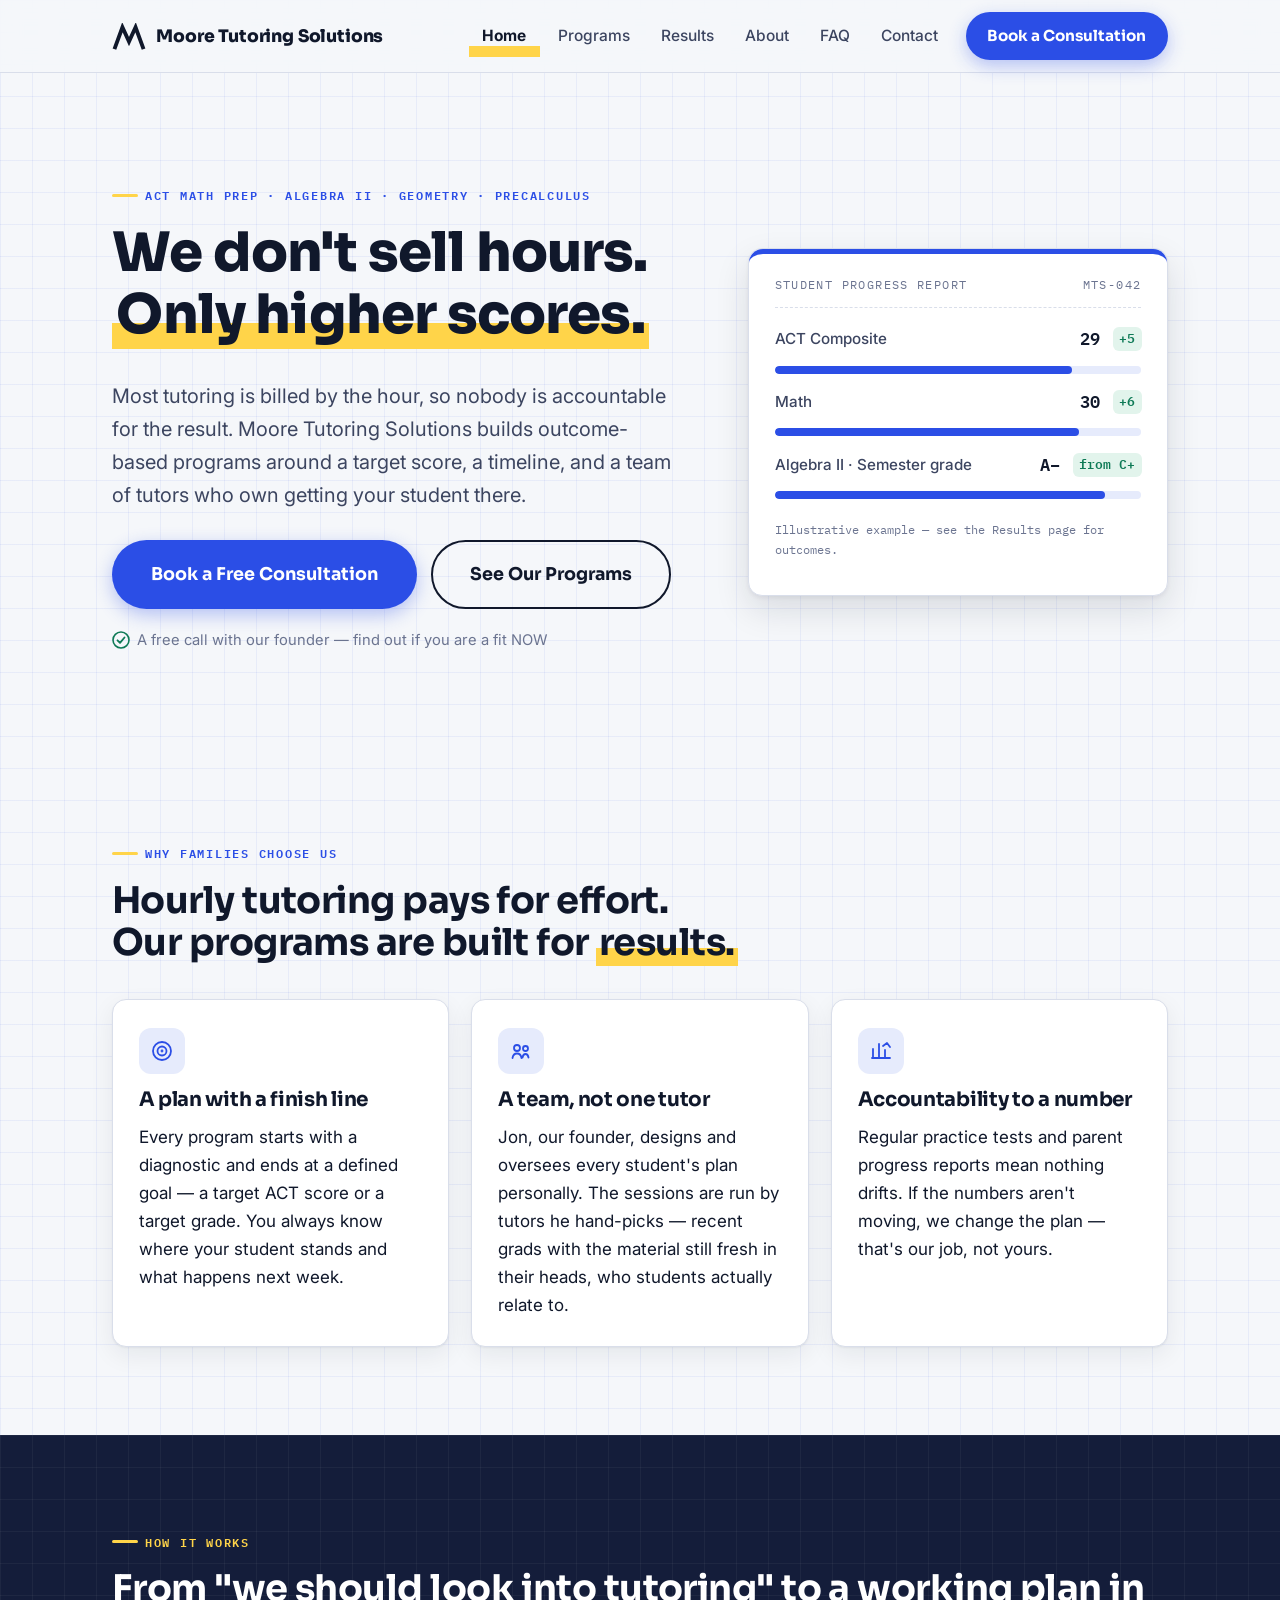
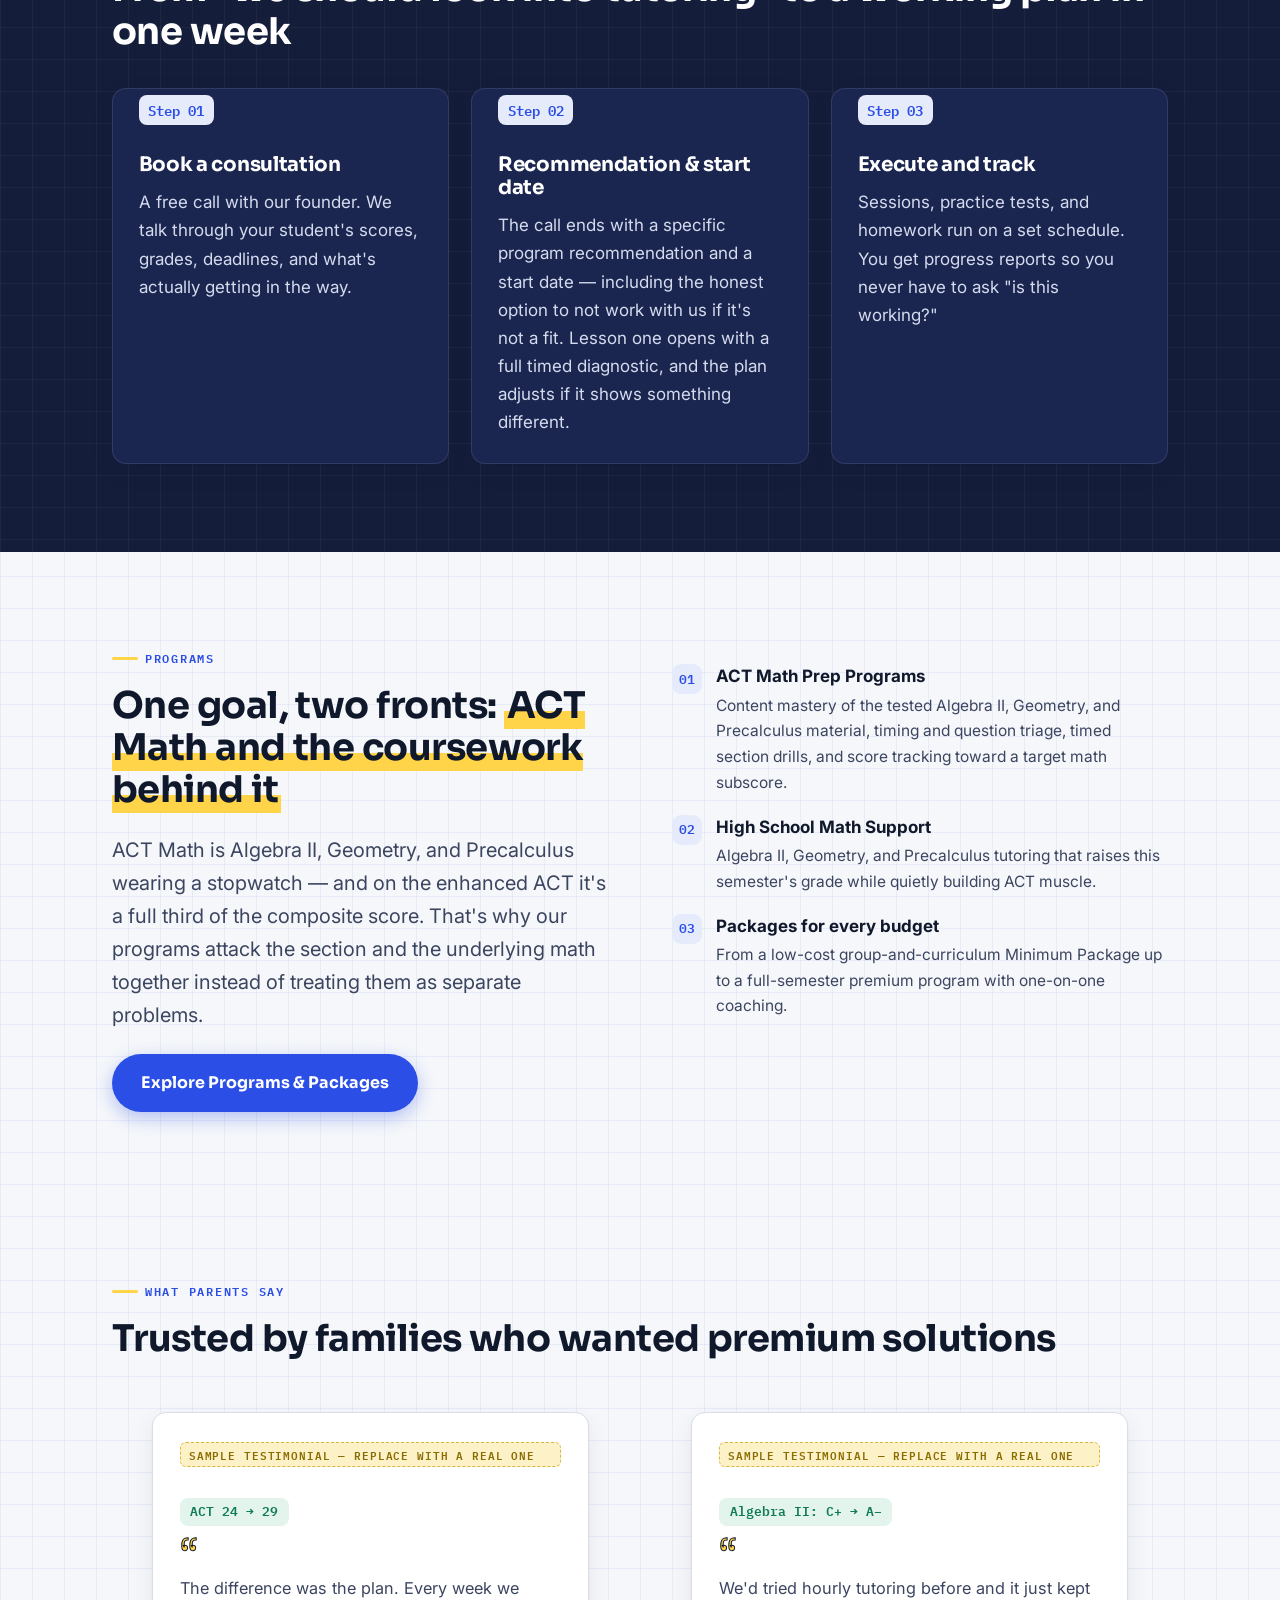
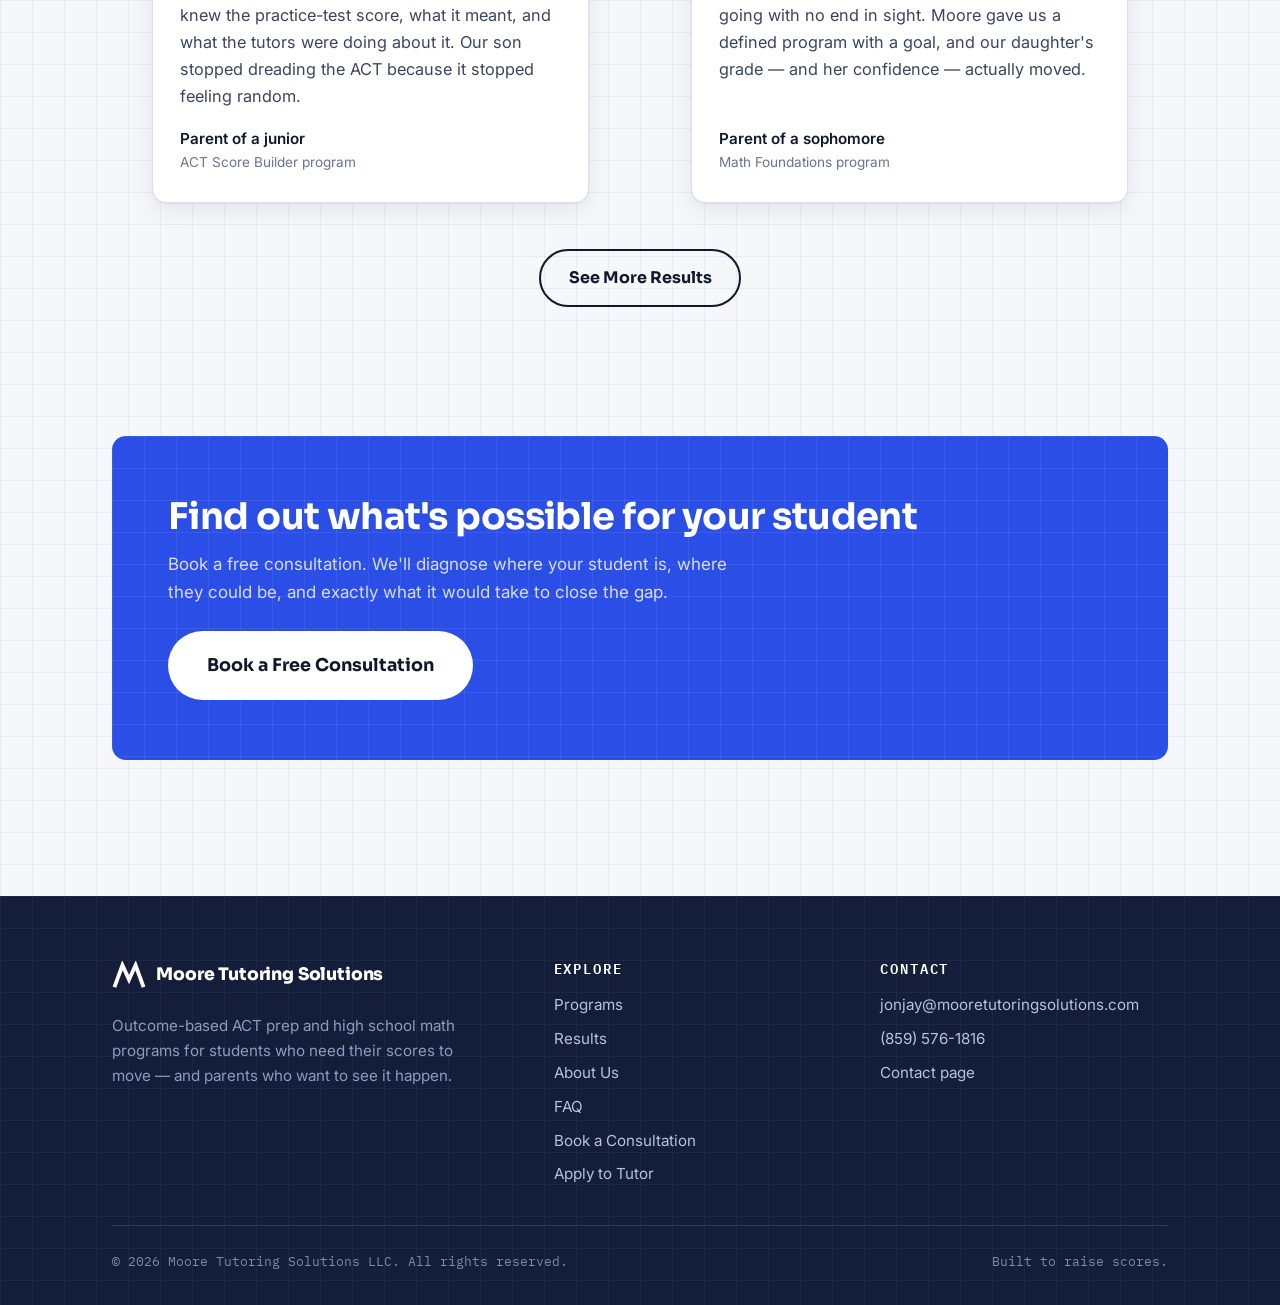
==== index.html @ bcf43cf0 "Update index.html" ====
<!DOCTYPE html>
<html lang="en"><head>
  <meta charset="UTF-8">
  <meta name="viewport" content="width=device-width, initial-scale=1.0">
  <title>Moore Tutoring Solutions — ACT Prep &amp; High School Math, Sold by the Outcome</title>
  <meta name="description" content="Moore Tutoring Solutions helps high school students raise ACT scores and master Algebra II, Geometry, and Precalculus through outcome-based programs — not hourly tutoring. Book a free consultation.">
  <link rel="preconnect" href="https://fonts.googleapis.com">
  <link rel="preconnect" href="https://fonts.gstatic.com" crossorigin="">
  <link href="https://fonts.googleapis.com/css2?family=Inter:wght@400;500;600&amp;family=Sora:wght@600;700;800&amp;family=IBM+Plex+Mono:wght@500;600;700&amp;display=swap" rel="stylesheet">
  <link rel="stylesheet" href="css/styles.css">
  <!-- Calendly scheduler - powers every Book a Consultation button -->
  <link rel="stylesheet" href="https://assets.calendly.com/assets/external/widget.css">
  <link rel="icon" href="data:image/svg+xml,%3Csvg xmlns='http://www.w3.org/2000/svg' viewBox='0 0 44 44'%3E%3Crect width='44' height='44' rx='8' fill='%232b4ee6'/%3E%3Cpath d='M8 32 15.5 12 22 26 28.5 12 36 32' fill='none' stroke='%23fff' stroke-width='4' stroke-linejoin='miter' stroke-linecap='square'/%3E%3C/svg%3E">
</head>
<body>
  <a class="skip-link" href="#main">Skip to main content</a>

  <header class="site-header">
    <div class="wrap nav">
      <a class="brand" href="index.html">
        <svg class="brand__mark" width="34" height="27" viewBox="0 0 44 34" aria-hidden="true"><path d="M4 31 13.5 5 22 23.5 30.5 5 40 31" fill="none" stroke="currentColor" stroke-width="5" stroke-linejoin="miter" stroke-linecap="square"></path></svg>
        <span>Moore Tutoring Solutions</span>
      </a>
      <button class="nav-toggle" aria-expanded="false" aria-controls="site-menu" aria-label="Open menu">
        <span class="nav-toggle__bars"></span>
      </button>
      <nav class="nav__menu" id="site-menu" aria-label="Main navigation">
        <ul class="nav__list">
          <li><a class="nav__link" href="index.html" aria-current="page">Home</a></li>
          <li><a class="nav__link" href="programs.html">Programs</a></li>
          <li><a class="nav__link" href="results.html">Results</a></li>
          <li><a class="nav__link" href="about.html">About</a></li>
          <li><a class="nav__link" href="faq.html">FAQ</a></li>
          <li><a class="nav__link" href="contact.html">Contact</a></li>
          <li class="nav__cta"><a class="btn btn--primary" href="https://calendly.com/jonjay-mooretutoringsolutions/30min" data-calendly="" target="_blank" rel="noopener">Book a Consultation</a></li>
        </ul>
      </nav>
    </div>
  </header>

  <main id="main">

    <!-- ============ HERO ============ -->
    <section class="hero">
      <div class="wrap hero__grid">
        <div>
          <p class="eyebrow">ACT Math Prep · Algebra II · Geometry · Precalculus</p>
          <h1>We don't sell hours. <span class="mark">Only higher scores.</span></h1>
          <p class="lead">Most tutoring is billed by the hour, so nobody is accountable for the result. Moore Tutoring Solutions builds outcome-based programs around a target score, a timeline, and a team of tutors who own getting your student there.</p>
          <div class="hero__actions">
            <a class="btn btn--primary btn--lg" href="https://calendly.com/jonjay-mooretutoringsolutions/30min" data-calendly="" target="_blank" rel="noopener">Book a Free Consultation</a>
            <a class="btn btn--ghost btn--lg" href="programs.html">See Our Programs</a>
          </div>
          <p class="hero__note">
            <svg width="18" height="18" viewBox="0 0 18 18" aria-hidden="true"><circle cx="9" cy="9" r="8" fill="none" stroke="#0e7a56" stroke-width="1.6"></circle><path d="M5.5 9.3 8 11.8l4.5-5.3" fill="none" stroke="#0e7a56" stroke-width="1.8" stroke-linecap="round" stroke-linejoin="round"></path></svg>
            A free call with our founder — find out if you are a fit NOW</p>
        </div>

        <!-- Hero visual: a stylized score report -->
        <div class="scorecard" role="img" aria-label="Illustration of a student score report showing improvement across ACT sections">
          <div class="scorecard__head">
            <span>Student progress report</span>
            <span>MTS-042</span>
          </div>
          <div class="scorecard__rows">
            <div class="scorecard__row">
              <span class="scorecard__label">ACT Composite</span>
              <span class="scorecard__num">29</span>
              <span class="scorecard__delta">+5</span>
              <span class="scorecard__bar"><i style="width: 81%"></i></span>
            </div>
            <div class="scorecard__row">
              <span class="scorecard__label">Math</span>
              <span class="scorecard__num">30</span>
              <span class="scorecard__delta">+6</span>
              <span class="scorecard__bar"><i style="width: 83%"></i></span>
            </div>
            <div class="scorecard__row">
              <span class="scorecard__label">Algebra II · Semester grade</span>
              <span class="scorecard__num">A−</span>
              <span class="scorecard__delta">from C+</span>
              <span class="scorecard__bar"><i style="width: 90%"></i></span>
            </div>
          </div>
          <p class="scorecard__foot">Illustrative example — see the Results page for outcomes.</p>
        </div>
      </div>
    </section>

    <!-- ============ WHY OUTCOME-BASED ============ -->
    <section class="section">
      <div class="wrap">
        <p class="eyebrow">Why families choose us</p>
        <h2>Hourly tutoring pays for effort.<br>Our programs are built for <span class="mark">results.</span></h2>
        <div class="card-grid">
          <article class="card reveal">
            <div class="card__icon" aria-hidden="true">
              <svg width="24" height="24" viewBox="0 0 24 24" fill="none" stroke="currentColor" stroke-width="1.8" stroke-linecap="round" stroke-linejoin="round"><circle cx="12" cy="12" r="9"></circle><circle cx="12" cy="12" r="4.5"></circle><circle cx="12" cy="12" r="0.5" fill="currentColor"></circle></svg>
            </div>
            <h3>A plan with a finish line</h3>
            <p>Every program starts with a diagnostic and ends at a defined goal — a target ACT score or a target grade. You always know where your student stands and what happens next week.</p>
          </article>
          <article class="card reveal">
            <div class="card__icon" aria-hidden="true">
              <svg width="24" height="24" viewBox="0 0 24 24" fill="none" stroke="currentColor" stroke-width="1.8" stroke-linecap="round" stroke-linejoin="round"><circle cx="8" cy="9" r="3"></circle><circle cx="16.5" cy="9.5" r="2.5"></circle><path d="M3.5 19c.5-3 2.5-4.5 4.5-4.5s4 1.5 4.5 4.5M13.5 18.5c.4-2.4 1.7-3.5 3-3.5s2.6 1.1 3 3.5"></path></svg>
            </div>
            <h3>A team, not one tutor</h3>
            <p>Jon, our founder, designs and oversees every student's plan personally. The sessions are run by tutors he hand-picks — recent grads with the material still fresh in their heads, who students actually relate to.</p>
          </article>
          <article class="card reveal">
            <div class="card__icon" aria-hidden="true">
              <svg width="24" height="24" viewBox="0 0 24 24" fill="none" stroke="currentColor" stroke-width="1.8" stroke-linecap="round" stroke-linejoin="round"><path d="M4 19V10M10 19V5M16 19v-8M21 19H3"></path><path d="M14 7l4-3 3 4" fill="none"></path></svg>
            </div>
            <h3>Accountability to a number</h3>
            <p>Regular practice tests and parent progress reports mean nothing drifts. If the numbers aren't moving, we change the plan — that's our job, not yours.</p>
          </article>
        </div>
      </div>
    </section>

    <!-- ============ HOW IT WORKS ============ -->
    <section class="section panel-dark">
      <div class="wrap">
        <p class="eyebrow">How it works</p>
        <h2>From "we should look into tutoring" to a working plan in one week</h2>
        <div class="card-grid">
          <article class="card step reveal">
            <span class="step__num">Step 01</span>
            <h3>Book a consultation</h3>
            <p>A free call with our founder. We talk through your student's scores, grades, deadlines, and what's actually getting in the way.</p>
          </article>
          <article class="card step reveal">
            <span class="step__num">Step 02</span>
            <h3>Recommendation &amp; start date</h3>
            <p>The call ends with a specific program recommendation and a start date — including the honest option to not work with us if it's not a fit. Lesson one opens with a full timed diagnostic, and the plan adjusts if it shows something different.</p>
          </article>
          <article class="card step reveal">
            <span class="step__num">Step 03</span>
            <h3>Execute and track</h3>
            <p>Sessions, practice tests, and homework run on a set schedule. You get progress reports so you never have to ask "is this working?"</p>
          </article>
        </div>
      </div>
    </section>

    <!-- ============ PROGRAMS PREVIEW ============ -->
    <section class="section">
      <div class="wrap">
        <div class="split">
          <div>
            <p class="eyebrow">Programs</p>
            <h2>One goal, two fronts: <span class="mark">ACT Math and the coursework behind it</span></h2>
            <p class="lead">ACT Math is Algebra II, Geometry, and Precalculus wearing a stopwatch — and on the enhanced ACT it's a full third of the composite score. That's why our programs attack the section and the underlying math together instead of treating them as separate problems.</p>
            <p style="margin-top:1.4rem"><a class="btn btn--primary" href="programs.html">Explore Programs &amp; Packages</a></p>
          </div>
          <ul class="check-rows">
            <li class="reveal">
              <span class="dot" aria-hidden="true">01</span>
              <div>
                <strong>ACT Math Prep Programs</strong>
                <p>Content mastery of the tested Algebra II, Geometry, and Precalculus material, timing and question triage, timed section drills, and score tracking toward a target math subscore.</p>
              </div>
            </li>
            <li class="reveal">
              <span class="dot" aria-hidden="true">02</span>
              <div>
                <strong>High School Math Support</strong>
                <p>Algebra II, Geometry, and Precalculus tutoring that raises this semester's grade while quietly building ACT muscle.</p>
              </div>
            </li>
            <li class="reveal">
              <span class="dot" aria-hidden="true">03</span>
              <div>
                <strong>Packages for every budget</strong>
                <p>From a low-cost group-and-curriculum Minimum Package up to a full-semester premium program with one-on-one coaching.</p>
              </div>
            </li>
          </ul>
        </div>
      </div>
    </section>

    <!-- ============ SOCIAL PROOF PREVIEW ============ -->
    <section class="section section--tight">
      <div class="wrap">
        <p class="eyebrow">What parents say</p>
        <h2>Trusted by families who wanted premium solutions</h2>
        <div class="card-grid card-grid--2">
          <!-- PLACEHOLDER TESTIMONIALS: replace the quotes and names below with real
               ones, then delete the <span class="placeholder-badge"> lines. -->
          <figure class="quote-card reveal">
            <span class="placeholder-badge">Sample testimonial — replace with a real one</span>
            <span class="result-chip">ACT 24 → 29</span>
            <blockquote>The difference was the plan. Every week we knew the practice-test score, what it meant, and what the tutors were doing about it. Our son stopped dreading the ACT because it stopped feeling random.</blockquote>
            <figcaption>Parent of a junior <span>ACT Score Builder program</span></figcaption>
          </figure>
          <figure class="quote-card reveal">
            <span class="placeholder-badge">Sample testimonial — replace with a real one</span>
            <span class="result-chip">Algebra II: C+ → A−</span>
            <blockquote>We'd tried hourly tutoring before and it just kept going with no end in sight. Moore gave us a defined program with a goal, and our daughter's grade — and her confidence — actually moved.</blockquote>
            <figcaption>Parent of a sophomore <span>Math Foundations program</span></figcaption>
          </figure>
        </div>
        <p class="center" style="margin-top:1.8rem"><a class="btn btn--ghost" href="results.html">See More Results</a></p>
      </div>
    </section>

    <!-- ============ CTA BAND ============ -->
    <section class="section section--tight">
      <div class="wrap">
        <div class="cta-band reveal">
          <div>
            <h2>Find out what's possible for your student</h2>
            <p>Book a free consultation. We'll diagnose where your student is, where they could be, and exactly what it would take to close the gap.</p>
          </div>
          <a class="btn btn--light btn--lg" href="https://calendly.com/jonjay-mooretutoringsolutions/30min" data-calendly="" target="_blank" rel="noopener">Book a Free Consultation</a>
        </div>
      </div>
    </section>

  </main>

  <footer class="site-footer">
    <div class="wrap">
      <div class="footer-grid">
        <div>
          <a class="brand" href="index.html">
            <svg class="brand__mark" width="34" height="27" viewBox="0 0 44 34" aria-hidden="true"><path d="M4 31 13.5 5 22 23.5 30.5 5 40 31" fill="none" stroke="currentColor" stroke-width="5" stroke-linejoin="miter" stroke-linecap="square"></path></svg>
            <span>Moore Tutoring Solutions</span>
          </a>
          <p class="footer-tagline">Outcome-based ACT prep and high school math programs for students who need their scores to move — and parents who want to see it happen.</p>
        </div>
        <div>
          <h4>Explore</h4>
          <ul class="footer-links">
            <li><a href="programs.html">Programs</a></li>
            <li><a href="results.html">Results</a></li>
            <li><a href="about.html">About Us</a></li>
            <li><a href="faq.html">FAQ</a></li>
            <li><a href="https://calendly.com/jonjay-mooretutoringsolutions/30min" data-calendly="" target="_blank" rel="noopener">Book a Consultation</a></li>
            <li><a href="apply.html">Apply to Tutor</a></li>
          </ul>
        </div>
        <div>
          <h4>Contact</h4>
          <ul class="footer-links">
            <li><a href="mailto:jonjay@mooretutoringsolutions.com">jonjay@mooretutoringsolutions.com</a></li>
            <li><a href="tel:+18595761816">(859) 576-1816</a></li>
            <li><a href="contact.html">Contact page</a></li>
          </ul>
        </div>
      </div>
      <div class="footer-bottom">
        <span>© <span data-year="">2026</span> Moore Tutoring Solutions LLC. All rights reserved.</span>
        <span>Built to raise scores.</span>
      </div>
    </div>
  </footer>

  <script src="https://assets.calendly.com/assets/external/widget.js" async=""></script>
  <script src="js/main.js"></script>
  <script src="js/editor.js"></script>


</body></html>
---- css/styles.css ----
/* ==========================================================================
   Moore Tutoring Solutions — site stylesheet
   Identity: "graph paper & ink" — cool paper white with a faint math grid,
   deep ink navy, cobalt blue actions, highlighter-yellow marks, mono numerals.
   ========================================================================== */

/* ---------- Design tokens ---------- */
:root {
  --paper: #f5f7fa;          /* cool paper white */
  --paper-raised: #ffffff;
  --grid-line: rgba(43, 78, 230, 0.07);
  --ink: #10182b;            /* near-black navy ink */
  --ink-soft: #3c4560;       /* secondary text */
  --ink-faint: #6b7490;      /* captions, meta */
  --cobalt: #2b4ee6;         /* primary action */
  --cobalt-deep: #1d38b4;    /* hover / active */
  --cobalt-tint: #e6ebfc;    /* soft chips, callouts */
  --navy-panel: #141d3a;     /* dark sections */
  --navy-panel-2: #1b2650;
  --highlight: #ffd449;      /* highlighter yellow */
  --success: #0e7a56;
  --line: #d9deea;           /* hairline borders */

  --font-display: "Sora", "Segoe UI", system-ui, sans-serif;
  --font-body: "Inter", "Segoe UI", system-ui, sans-serif;
  --font-mono: "IBM Plex Mono", "Consolas", monospace;

  --radius: 14px;
  --radius-sm: 8px;
  --shadow: 0 1px 2px rgba(16, 24, 43, 0.05), 0 8px 24px rgba(16, 24, 43, 0.07);
  --shadow-lift: 0 2px 4px rgba(16, 24, 43, 0.06), 0 14px 34px rgba(16, 24, 43, 0.12);
  --wrap: 1120px;
}

/* ---------- Reset / base ---------- */
*,
*::before,
*::after {
  box-sizing: border-box;
}

html {
  scroll-behavior: smooth;
}

body {
  margin: 0;
  font-family: var(--font-body);
  font-size: 1.0625rem;
  line-height: 1.65;
  color: var(--ink);
  background-color: var(--paper);
  /* faint graph-paper grid */
  background-image:
    linear-gradient(var(--grid-line) 1px, transparent 1px),
    linear-gradient(90deg, var(--grid-line) 1px, transparent 1px);
  background-size: 32px 32px;
  -webkit-font-smoothing: antialiased;
}

img,
svg {
  max-width: 100%;
  display: block;
}

h1,
h2,
h3,
h4 {
  font-family: var(--font-display);
  line-height: 1.15;
  margin: 0 0 0.6em;
  letter-spacing: -0.015em;
}

h1 { font-size: clamp(2.1rem, 5vw, 3.4rem); font-weight: 800; }
h2 { font-size: clamp(1.6rem, 3.5vw, 2.3rem); font-weight: 700; }
h3 { font-size: 1.25rem; font-weight: 700; }
h4 { font-size: 1.05rem; font-weight: 600; }

p {
  margin: 0 0 1em;
}

a {
  color: var(--cobalt);
}

a:hover {
  color: var(--cobalt-deep);
}

ul,
ol {
  margin: 0 0 1em;
  padding-left: 1.3em;
}

/* Visible keyboard focus everywhere */
:focus-visible {
  outline: 3px solid var(--cobalt);
  outline-offset: 3px;
  border-radius: 3px;
}

.skip-link {
  position: absolute;
  left: -9999px;
  top: 0;
  background: var(--ink);
  color: #fff;
  padding: 0.7rem 1.2rem;
  z-index: 200;
  font-weight: 600;
  text-decoration: none;
}

.skip-link:focus {
  left: 12px;
  top: 12px;
  color: #fff;
}

/* ---------- Layout helpers ---------- */
.wrap {
  max-width: var(--wrap);
  margin: 0 auto;
  padding: 0 clamp(1.1rem, 4vw, 2rem);
}

.section {
  padding: clamp(3.2rem, 8vw, 5.5rem) 0;
}

.section--tight {
  padding: clamp(2.2rem, 5vw, 3.5rem) 0;
}

/* Eyebrow label — mono, like an exam form field */
.eyebrow {
  font-family: var(--font-mono);
  font-size: 0.78rem;
  font-weight: 600;
  letter-spacing: 0.14em;
  text-transform: uppercase;
  color: var(--cobalt);
  display: inline-flex;
  align-items: center;
  gap: 0.55em;
  margin-bottom: 1rem;
}

.eyebrow::before {
  content: "";
  width: 26px;
  height: 3px;
  background: var(--highlight);
  border-radius: 2px;
}

/* Highlighter swipe on key phrases */
.mark {
  background-image: linear-gradient(to top, var(--highlight) 0 38%, transparent 38%);
  background-repeat: no-repeat;
  background-size: 0% 100%;
  transition: background-size 0.7s ease 0.25s;
  padding: 0 0.08em;
}

/* The highlighter "sweeps" across the phrase when it scrolls into view */
.mark.is-visible {
  background-size: 100% 100%;
}

.lead {
  font-size: clamp(1.1rem, 2vw, 1.25rem);
  color: var(--ink-soft);
  max-width: 46em;
}

.center {
  text-align: center;
}

.center .lead {
  margin-left: auto;
  margin-right: auto;
}

/* ---------- Buttons ---------- */
.btn {
  display: inline-flex;
  align-items: center;
  justify-content: center;
  gap: 0.5em;
  font-family: var(--font-display);
  font-weight: 700;
  font-size: 1rem;
  text-decoration: none;
  border-radius: 999px;
  padding: 0.85em 1.7em;
  border: 2px solid transparent;
  cursor: pointer;
  white-space: nowrap;
  transition: background-color 0.18s ease, color 0.18s ease, transform 0.18s ease, box-shadow 0.18s ease;
}

.btn--primary {
  background: var(--cobalt);
  color: #fff;
  box-shadow: 0 6px 18px rgba(43, 78, 230, 0.32);
}

.btn--primary:hover {
  background: var(--cobalt-deep);
  color: #fff;
  transform: translateY(-2px);
  box-shadow: 0 10px 24px rgba(43, 78, 230, 0.38);
}

.btn--ghost {
  background: transparent;
  color: var(--ink);
  border-color: var(--ink);
}

.btn--ghost:hover {
  background: var(--ink);
  color: #fff;
}

.btn--light {
  background: #fff;
  color: var(--ink);
}

.btn--light:hover {
  background: var(--highlight);
  color: var(--ink);
}

.btn--lg {
  font-size: 1.1rem;
  padding: 1em 2.1em;
}

/* ---------- Header / nav ---------- */
.site-header {
  position: sticky;
  top: 0;
  z-index: 100;
  background: rgba(245, 247, 250, 0.92);
  backdrop-filter: blur(10px);
  border-bottom: 1px solid var(--line);
}

.nav {
  display: flex;
  align-items: center;
  justify-content: space-between;
  gap: 1rem;
  min-height: 72px;
}

.brand {
  display: inline-flex;
  align-items: center;
  gap: 0.65rem;
  text-decoration: none;
  color: var(--ink);
  font-family: var(--font-display);
  font-weight: 800;
  font-size: 1.08rem;
  letter-spacing: -0.01em;
  white-space: nowrap;
}

.brand:hover {
  color: var(--ink);
}

.brand__mark {
  flex: none;
}

@media (max-width: 430px) {
  .brand {
    font-size: 0.93rem;
    gap: 0.5rem;
  }

  .brand__mark {
    width: 28px;
    height: 22px;
  }
}

.nav__list {
  display: flex;
  align-items: center;
  gap: 0.25rem;
  list-style: none;
  margin: 0;
  padding: 0;
}

.nav__link {
  display: block;
  padding: 0.5rem 0.85rem;
  text-decoration: none;
  color: var(--ink-soft);
  font-weight: 500;
  font-size: 0.97rem;
  border-radius: 8px;
  transition: color 0.15s ease, background-color 0.15s ease;
}

.nav__link:hover {
  color: var(--ink);
  background: var(--cobalt-tint);
}

.nav__link[aria-current="page"] {
  color: var(--ink);
  font-weight: 700;
  background: linear-gradient(to top, var(--highlight) 0 26%, transparent 26%);
  border-radius: 0;
}

.nav__cta {
  margin-left: 0.6rem;
}

.nav__cta .btn {
  padding: 0.6em 1.3em;
  font-size: 0.95rem;
}

.nav-toggle {
  display: none;
  background: none;
  border: 2px solid var(--ink);
  border-radius: 10px;
  width: 44px;
  height: 44px;
  padding: 0;
  cursor: pointer;
  align-items: center;
  justify-content: center;
}

.nav-toggle__bars,
.nav-toggle__bars::before,
.nav-toggle__bars::after {
  content: "";
  display: block;
  width: 20px;
  height: 2.5px;
  background: var(--ink);
  border-radius: 2px;
  position: relative;
  transition: transform 0.2s ease, opacity 0.2s ease;
}

.nav-toggle__bars::before {
  position: absolute;
  top: -7px;
}

.nav-toggle__bars::after {
  position: absolute;
  top: 7px;
}

.nav-toggle[aria-expanded="true"] .nav-toggle__bars {
  background: transparent;
}

.nav-toggle[aria-expanded="true"] .nav-toggle__bars::before {
  transform: translateY(7px) rotate(45deg);
}

.nav-toggle[aria-expanded="true"] .nav-toggle__bars::after {
  transform: translateY(-7px) rotate(-45deg);
}

@media (max-width: 1020px) {
  .nav-toggle {
    display: flex;
  }

  .nav__menu {
    display: none;
    position: absolute;
    top: 100%;
    left: 0;
    right: 0;
    background: var(--paper-raised);
    border-bottom: 1px solid var(--line);
    box-shadow: var(--shadow-lift);
    padding: 0.8rem 1.2rem 1.4rem;
  }

  .nav__menu.is-open {
    display: block;
  }

  .nav__list {
    flex-direction: column;
    align-items: stretch;
    gap: 0.15rem;
  }

  .nav__link {
    padding: 0.85rem 0.9rem;
    font-size: 1.05rem;
  }

  /* In the collapsed menu, mark the current page with a side accent
     instead of the full-width underline swipe */
  .nav__link[aria-current="page"] {
    background: var(--cobalt-tint);
    border-radius: 8px;
    box-shadow: inset 4px 0 0 var(--highlight);
  }

  .nav__cta {
    margin: 0.8rem 0 0;
  }

  .nav__cta .btn {
    width: 100%;
  }
}

/* ---------- Hero ---------- */
.hero {
  padding: clamp(3.5rem, 9vw, 6.5rem) 0 clamp(3rem, 7vw, 5rem);
  overflow: hidden;
}

.hero__grid {
  display: grid;
  grid-template-columns: minmax(0, 1.15fr) minmax(0, 0.85fr);
  gap: clamp(2rem, 5vw, 4rem);
  align-items: center;
}

.hero h1 {
  max-width: 13em;
}

.hero__actions {
  display: flex;
  flex-wrap: wrap;
  gap: 0.9rem;
  margin: 1.8rem 0 1.2rem;
}

.hero__note {
  font-size: 0.92rem;
  color: var(--ink-faint);
  display: flex;
  align-items: center;
  gap: 0.5em;
}

.hero__note svg {
  flex: none;
}

@media (max-width: 880px) {
  .hero__grid {
    grid-template-columns: 1fr;
  }
}

/* Scorecard visual in hero — styled like a reported test result */
.scorecard {
  background: var(--paper-raised);
  border: 1px solid var(--line);
  border-radius: var(--radius);
  box-shadow: var(--shadow-lift);
  padding: 1.6rem 1.6rem 1.4rem;
  max-width: 420px;
  margin-left: auto;
  position: relative;
}

.scorecard::before {
  content: "";
  position: absolute;
  inset: 0;
  border-radius: var(--radius);
  border-top: 5px solid var(--cobalt);
  pointer-events: none;
}

.scorecard__head {
  display: flex;
  justify-content: space-between;
  align-items: baseline;
  font-family: var(--font-mono);
  font-size: 0.72rem;
  letter-spacing: 0.12em;
  text-transform: uppercase;
  color: var(--ink-faint);
  border-bottom: 1px dashed var(--line);
  padding-bottom: 0.8rem;
  margin-bottom: 1.1rem;
}

.scorecard__rows {
  display: grid;
  gap: 0.9rem;
}

.scorecard__row {
  display: grid;
  grid-template-columns: 1fr auto auto;
  align-items: center;
  gap: 0.8rem;
  font-size: 0.95rem;
}

.scorecard__label {
  color: var(--ink-soft);
  font-weight: 500;
}

.scorecard__bar {
  grid-column: 1 / -1;
  height: 8px;
  background: var(--cobalt-tint);
  border-radius: 99px;
  overflow: hidden;
}

.scorecard__bar i {
  display: block;
  height: 100%;
  background: var(--cobalt);
  border-radius: 99px;
}

.scorecard__num {
  font-family: var(--font-mono);
  font-weight: 600;
  font-size: 1.05rem;
}

.scorecard__delta {
  font-family: var(--font-mono);
  font-size: 0.8rem;
  font-weight: 600;
  color: var(--success);
  background: #e2f4ec;
  border-radius: 6px;
  padding: 0.1em 0.5em;
}

.scorecard__foot {
  margin-top: 1.2rem;
  font-size: 0.78rem;
  color: var(--ink-faint);
  font-family: var(--font-mono);
}

@media (max-width: 880px) {
  .scorecard {
    margin: 0 auto;
  }
}

/* ---------- Cards & grids ---------- */
.card-grid {
  display: grid;
  grid-template-columns: repeat(3, minmax(0, 1fr));
  gap: 1.4rem;
  margin-top: 2.2rem;
}

.card-grid--2 {
  grid-template-columns: repeat(2, minmax(0, 1fr));
}

@media (max-width: 880px) {
  .card-grid,
  .card-grid--2 {
    grid-template-columns: 1fr;
  }
}

.card {
  background: var(--paper-raised);
  border: 1px solid var(--line);
  border-radius: var(--radius);
  padding: 1.7rem 1.6rem;
  box-shadow: var(--shadow);
}

.card h3 {
  margin-top: 0.9rem;
}

.card__icon {
  width: 46px;
  height: 46px;
  border-radius: 12px;
  background: var(--cobalt-tint);
  display: grid;
  place-items: center;
  color: var(--cobalt);
}

.card p:last-child {
  margin-bottom: 0;
}

/* Numbered steps */
.step {
  position: relative;
  padding-top: 0.4rem;
}

.step__num {
  font-family: var(--font-mono);
  font-weight: 600;
  font-size: 0.85rem;
  color: var(--cobalt);
  background: var(--cobalt-tint);
  border-radius: 8px;
  display: inline-block;
  padding: 0.25em 0.7em;
  margin-bottom: 0.9rem;
}

/* ---------- Stats band ---------- */
.stats {
  display: grid;
  grid-template-columns: repeat(4, minmax(0, 1fr));
  gap: 1.2rem;
  margin-top: 2.4rem;
}

@media (max-width: 880px) {
  .stats {
    grid-template-columns: repeat(2, minmax(0, 1fr));
  }
}

.stat {
  text-align: center;
  padding: 1.4rem 0.8rem;
  background: var(--paper-raised);
  border: 1px solid var(--line);
  border-radius: var(--radius);
}

.stat__num {
  font-family: var(--font-mono);
  font-size: clamp(1.7rem, 3.5vw, 2.4rem);
  font-weight: 700;
  color: var(--cobalt);
  display: block;
  line-height: 1.1;
}

.stat__label {
  font-size: 0.88rem;
  color: var(--ink-soft);
  margin-top: 0.4rem;
  display: block;
}

/* ---------- Dark panel sections ---------- */
.panel-dark {
  background: var(--navy-panel);
  background-image:
    linear-gradient(rgba(255, 255, 255, 0.045) 1px, transparent 1px),
    linear-gradient(90deg, rgba(255, 255, 255, 0.045) 1px, transparent 1px);
  background-size: 32px 32px;
  color: #e8ecf7;
}

.panel-dark h2,
.panel-dark h3 {
  color: #fff;
}

.panel-dark .lead {
  color: #b8c1dd;
}

.panel-dark .eyebrow {
  color: var(--highlight);
}

.panel-dark .card {
  background: var(--navy-panel-2);
  border-color: rgba(255, 255, 255, 0.1);
  color: #d5dbee;
}

/* Light-background cards placed inside dark panels keep ink text */
.panel-dark .tier,
.panel-dark .quote-card {
  color: var(--ink);
}

.panel-dark .tier h3,
.panel-dark .quote-card h3 {
  color: var(--ink);
}

/* ---------- Pricing tiers ---------- */
.tiers {
  display: grid;
  grid-template-columns: repeat(3, minmax(0, 1fr));
  gap: 1.5rem;
  margin-top: 2.6rem;
  align-items: stretch;
}

@media (max-width: 980px) {
  .tiers {
    grid-template-columns: 1fr;
    max-width: 520px;
    margin-left: auto;
    margin-right: auto;
  }
}

.tier {
  background: var(--paper-raised);
  border: 1px solid var(--line);
  border-radius: var(--radius);
  padding: 2rem 1.8rem;
  display: flex;
  flex-direction: column;
  box-shadow: var(--shadow);
  position: relative;
}

.tier--featured {
  border: 2px solid var(--cobalt);
  box-shadow: var(--shadow-lift);
}

@media (min-width: 981px) {
  .tier--featured {
    transform: translateY(-14px);
  }
}

.tier__flag {
  position: absolute;
  top: -14px;
  left: 50%;
  transform: translateX(-50%);
  background: var(--cobalt);
  color: #fff;
  font-family: var(--font-mono);
  font-size: 0.72rem;
  font-weight: 600;
  letter-spacing: 0.1em;
  text-transform: uppercase;
  padding: 0.35em 1em;
  border-radius: 99px;
  white-space: nowrap;
}

.tier__flag--muted {
  background: var(--ink);
}

.tier__name {
  font-family: var(--font-display);
  font-weight: 800;
  font-size: 1.35rem;
  margin: 0.4rem 0 0.2rem;
}

.tier__tag {
  color: var(--ink-faint);
  font-size: 0.92rem;
  margin-bottom: 1.1rem;
}

.tier__price {
  font-family: var(--font-mono);
  font-size: 1.9rem;
  font-weight: 700;
  color: var(--ink);
  line-height: 1.1;
}

.tier__price small {
  display: block;
  font-family: var(--font-body);
  font-weight: 400;
  font-size: 0.82rem;
  color: var(--ink-faint);
  margin-top: 0.3rem;
}

.tier__list {
  list-style: none;
  padding: 0;
  margin: 1.4rem 0 1.8rem;
  display: grid;
  gap: 0.65rem;
  flex: 1;
}

.tier__list li {
  display: flex;
  gap: 0.6em;
  align-items: flex-start;
  font-size: 0.96rem;
  color: var(--ink-soft);
}

.tier__list li::before {
  content: "";
  flex: none;
  width: 18px;
  height: 18px;
  margin-top: 0.2em;
  border-radius: 50%;
  background: var(--cobalt-tint) url("data:image/svg+xml,%3Csvg xmlns='http://www.w3.org/2000/svg' width='10' height='10' viewBox='0 0 10 10'%3E%3Cpath d='M1.5 5.2 4 7.7l4.5-5' fill='none' stroke='%232b4ee6' stroke-width='1.8' stroke-linecap='round' stroke-linejoin='round'/%3E%3C/svg%3E") center / 10px no-repeat;
}

.tier__list li.tier__no {
  color: var(--ink-faint);
}

.tier__list li.tier__no::before {
  background: #eef0f5 url("data:image/svg+xml,%3Csvg xmlns='http://www.w3.org/2000/svg' width='10' height='10' viewBox='0 0 10 10'%3E%3Cpath d='M2.5 2.5l5 5M7.5 2.5l-5 5' stroke='%236b7490' stroke-width='1.6' stroke-linecap='round'/%3E%3C/svg%3E") center / 9px no-repeat;
}

.tier .btn {
  width: 100%;
}

/* Consultation + payment buttons stack inside each tier card */
.tier .btn + .btn {
  margin-top: 0.65rem;
}

/* ---------- Testimonials ---------- */
.quote-card {
  background: var(--paper-raised);
  border: 1px solid var(--line);
  border-radius: var(--radius);
  padding: 1.8rem 1.7rem;
  box-shadow: var(--shadow);
  display: flex;
  flex-direction: column;
  gap: 1rem;
}

.quote-card blockquote {
  margin: 0;
  font-size: 1.02rem;
  color: var(--ink-soft);
  flex: 1;
}

.quote-card blockquote::before {
  content: "“";
  display: block;
  font-family: var(--font-display);
  font-size: 2.6rem;
  line-height: 0.6;
  color: var(--highlight);
  -webkit-text-stroke: 1px var(--ink);
  margin-bottom: 0.5rem;
}

.quote-card figcaption {
  font-weight: 600;
  font-size: 0.95rem;
}

.quote-card figcaption span {
  display: block;
  font-weight: 400;
  color: var(--ink-faint);
  font-size: 0.85rem;
}

/* Result chips on testimonials */
.result-chip {
  align-self: flex-start;
  font-family: var(--font-mono);
  font-size: 0.8rem;
  font-weight: 600;
  color: var(--success);
  background: #e2f4ec;
  border-radius: 8px;
  padding: 0.3em 0.8em;
}

/* Placeholder badge — remove when real content goes in */
.placeholder-badge {
  display: inline-block;
  font-family: var(--font-mono);
  font-size: 0.68rem;
  font-weight: 600;
  letter-spacing: 0.08em;
  text-transform: uppercase;
  color: #8a6d00;
  background: #fdf1c7;
  border: 1px dashed #d9b93d;
  border-radius: 6px;
  padding: 0.25em 0.7em;
  margin-bottom: 0.9rem;
}

/* ---------- FAQ ---------- */
.faq-list {
  max-width: 780px;
  margin: 2.2rem auto 0;
  display: grid;
  gap: 0.9rem;
}

.faq-item {
  background: var(--paper-raised);
  border: 1px solid var(--line);
  border-radius: var(--radius-sm);
  box-shadow: var(--shadow);
  overflow: hidden;
}

.faq-item summary {
  list-style: none;
  cursor: pointer;
  padding: 1.15rem 1.4rem;
  font-family: var(--font-display);
  font-weight: 600;
  font-size: 1.05rem;
  display: flex;
  justify-content: space-between;
  align-items: center;
  gap: 1rem;
}

.faq-item summary::-webkit-details-marker {
  display: none;
}

.faq-item summary::after {
  content: "+";
  font-family: var(--font-mono);
  font-size: 1.3rem;
  font-weight: 600;
  color: var(--cobalt);
  flex: none;
  transition: transform 0.2s ease;
}

.faq-item[open] summary::after {
  transform: rotate(45deg);
}

.faq-item summary:hover {
  background: var(--cobalt-tint);
}

.faq-item__body {
  padding: 0 1.4rem 1.3rem;
  color: var(--ink-soft);
}

.faq-item__body p:last-child {
  margin-bottom: 0;
}

/* ---------- Forms ---------- */
.form-card {
  background: var(--paper-raised);
  border: 1px solid var(--line);
  border-radius: var(--radius);
  box-shadow: var(--shadow-lift);
  padding: clamp(1.6rem, 4vw, 2.4rem);
}

.form-grid {
  display: grid;
  grid-template-columns: 1fr 1fr;
  gap: 1.1rem 1.2rem;
}

.form-field--full {
  grid-column: 1 / -1;
}

@media (max-width: 640px) {
  .form-grid {
    grid-template-columns: 1fr;
  }
}

.form-field label {
  display: block;
  font-weight: 600;
  font-size: 0.92rem;
  margin-bottom: 0.4rem;
}

.form-field label span.req {
  color: var(--cobalt);
}

.form-field input,
.form-field select,
.form-field textarea {
  width: 100%;
  font: inherit;
  font-size: 1rem;
  color: var(--ink);
  background: var(--paper);
  border: 1.5px solid var(--line);
  border-radius: var(--radius-sm);
  padding: 0.75em 0.95em;
  transition: border-color 0.15s ease, box-shadow 0.15s ease;
}

.form-field textarea {
  resize: vertical;
  min-height: 130px;
}

.form-field input:focus,
.form-field select:focus,
.form-field textarea:focus {
  outline: none;
  border-color: var(--cobalt);
  box-shadow: 0 0 0 3px rgba(43, 78, 230, 0.18);
}

.form-note {
  font-size: 0.85rem;
  color: var(--ink-faint);
  margin-top: 1rem;
}

.form-success {
  display: none;
  background: #e2f4ec;
  border: 1px solid #b4e0cd;
  color: #0b5c41;
  border-radius: var(--radius-sm);
  padding: 1.1rem 1.3rem;
  margin-top: 1.2rem;
  font-weight: 500;
}

.form-success.is-visible {
  display: block;
}

.form-error {
  display: none;
  background: #fdecec;
  border: 1px solid #f0c2c2;
  color: #8a2323;
  border-radius: var(--radius-sm);
  padding: 1.1rem 1.3rem;
  margin-top: 1.2rem;
  font-weight: 500;
}

.form-error.is-visible {
  display: block;
}

/* ---------- Contact info list ---------- */
.contact-list {
  list-style: none;
  padding: 0;
  margin: 1.6rem 0 0;
  display: grid;
  gap: 1.1rem;
}

.contact-list li {
  display: flex;
  gap: 0.9rem;
  align-items: flex-start;
}

.contact-list .card__icon {
  width: 42px;
  height: 42px;
  flex: none;
}

.contact-list strong {
  display: block;
  font-size: 0.95rem;
}

.contact-list a {
  text-decoration: none;
  font-weight: 500;
}

.contact-list a:hover {
  text-decoration: underline;
}

.contact-list small {
  color: var(--ink-faint);
}

/* ---------- Page hero (interior pages) ---------- */
.page-hero {
  padding: clamp(3rem, 7vw, 4.8rem) 0 clamp(2rem, 5vw, 3rem);
  border-bottom: 1px solid var(--line);
  background: linear-gradient(to bottom, rgba(43, 78, 230, 0.045), transparent);
}

.page-hero h1 {
  max-width: 16em;
}

/* ---------- CTA band ---------- */
.cta-band {
  background: var(--cobalt);
  background-image:
    linear-gradient(rgba(255, 255, 255, 0.07) 1px, transparent 1px),
    linear-gradient(90deg, rgba(255, 255, 255, 0.07) 1px, transparent 1px);
  background-size: 32px 32px;
  color: #fff;
  border-radius: var(--radius);
  padding: clamp(2.4rem, 6vw, 3.8rem) clamp(1.6rem, 5vw, 3.5rem);
  display: flex;
  flex-wrap: wrap;
  align-items: center;
  justify-content: space-between;
  gap: 1.6rem;
}

.cta-band h2 {
  color: #fff;
  margin: 0 0 0.3em;
}

.cta-band p {
  margin: 0;
  color: #d6ddfa;
  max-width: 34em;
}

/* ---------- Two-column splits ---------- */
.split {
  display: grid;
  grid-template-columns: minmax(0, 1fr) minmax(0, 1fr);
  gap: clamp(2rem, 5vw, 4rem);
  align-items: start;
}

@media (max-width: 880px) {
  .split {
    grid-template-columns: 1fr;
  }
}

/* Values / checklist rows */
.check-rows {
  list-style: none;
  padding: 0;
  margin: 1.4rem 0 0;
  display: grid;
  gap: 1.1rem;
}

.check-rows li {
  display: flex;
  gap: 0.9rem;
  align-items: flex-start;
}

.check-rows .dot {
  flex: none;
  width: 30px;
  height: 30px;
  border-radius: 9px;
  background: var(--cobalt-tint);
  color: var(--cobalt);
  display: grid;
  place-items: center;
  font-family: var(--font-mono);
  font-weight: 600;
  font-size: 0.82rem;
  margin-top: 0.15em;
}

.check-rows strong {
  display: block;
}

.check-rows p {
  margin: 0.15em 0 0;
  color: var(--ink-soft);
  font-size: 0.97rem;
}

/* ---------- Footer ---------- */
.site-footer {
  background: var(--navy-panel);
  background-image:
    linear-gradient(rgba(255, 255, 255, 0.04) 1px, transparent 1px),
    linear-gradient(90deg, rgba(255, 255, 255, 0.04) 1px, transparent 1px);
  background-size: 32px 32px;
  color: #b8c1dd;
  margin-top: clamp(3rem, 7vw, 5rem);
  padding: clamp(2.8rem, 6vw, 4rem) 0 2rem;
  font-size: 0.95rem;
}

.footer-grid {
  display: grid;
  grid-template-columns: 1.4fr 1fr 1fr;
  gap: 2.4rem;
  padding-bottom: 2.4rem;
  border-bottom: 1px solid rgba(255, 255, 255, 0.12);
}

@media (max-width: 880px) {
  .footer-grid {
    grid-template-columns: 1fr;
    gap: 1.8rem;
  }
}

.site-footer .brand,
.site-footer .brand span {
  color: #fff !important;
}

.site-footer h4 {
  color: #fff;
  font-size: 0.85rem;
  font-family: var(--font-mono);
  font-weight: 600;
  letter-spacing: 0.14em;
  text-transform: uppercase;
  margin-bottom: 1rem;
}

.footer-links {
  list-style: none;
  padding: 0;
  margin: 0;
  display: grid;
  gap: 0.55rem;
}

.footer-links a {
  color: #b8c1dd;
  text-decoration: none;
}

.footer-links a:hover {
  color: #fff;
  text-decoration: underline;
}

.footer-tagline {
  margin-top: 1.1rem;
  max-width: 24em;
  color: #8f9ac0;
}

.footer-bottom {
  display: flex;
  flex-wrap: wrap;
  justify-content: space-between;
  gap: 0.8rem;
  padding-top: 1.6rem;
  font-size: 0.82rem;
  color: #7e89ad;
  font-family: var(--font-mono);
}

/* ---------- Reveal animation (restrained; disabled if reduced motion) ---------- */
.reveal {
  opacity: 0;
  transform: translateY(18px);
  transition: opacity 0.55s ease, transform 0.55s ease;
}

.reveal.is-visible {
  opacity: 1;
  transform: none;
}

@media (prefers-reduced-motion: reduce) {
  html {
    scroll-behavior: auto;
  }

  .reveal {
    opacity: 1;
    transform: none;
    transition: none;
  }

  .btn,
  .faq-item summary::after {
    transition: none;
  }
}

/* ---------- Animations ---------- */
@keyframes rise-in {
  from {
    opacity: 0;
    transform: translateY(16px);
  }
  to {
    opacity: 1;
    transform: none;
  }
}

@keyframes bar-grow {
  from {
    width: 0;
  }
}

@keyframes pop-in {
  from {
    opacity: 0;
    transform: scale(0.5);
  }
  to {
    opacity: 1;
    transform: scale(1);
  }
}

@keyframes brand-draw {
  from {
    stroke-dashoffset: 130;
  }
  to {
    stroke-dashoffset: 0;
  }
}

/* Page-top content eases in on load, line by line */
.hero .eyebrow,
.page-hero .eyebrow {
  animation: rise-in 0.5s ease 0.05s both;
}

.hero h1,
.page-hero h1 {
  animation: rise-in 0.55s ease 0.15s both;
}

.hero .lead,
.page-hero .lead {
  animation: rise-in 0.55s ease 0.28s both;
}

.hero__actions {
  animation: rise-in 0.55s ease 0.4s both;
}

.hero__note {
  animation: rise-in 0.55s ease 0.52s both;
}

/* The hero scorecard slides in, its bars fill, and the score chips pop */
.scorecard {
  animation: rise-in 0.6s ease 0.35s both;
}

.scorecard__bar i {
  animation: bar-grow 1s cubic-bezier(0.25, 0.7, 0.3, 1) 0.8s both;
}

.scorecard__delta {
  animation: pop-in 0.4s cubic-bezier(0.34, 1.56, 0.64, 1) 1.4s both;
}

/* The logo's peak draws itself on page load */
.brand__mark path {
  stroke-dasharray: 130;
  animation: brand-draw 0.9s ease-out 0.1s both;
}

/* FAQ answers fade in as they open */
.faq-item[open] .faq-item__body {
  animation: rise-in 0.35s ease;
}

/* Cards lift slightly under the cursor */
.card,
.tier,
.quote-card {
  transition: opacity 0.55s ease, transform 0.55s ease, translate 0.25s ease, box-shadow 0.25s ease;
}

.card:hover,
.tier:hover,
.quote-card:hover {
  translate: 0 -5px;
  box-shadow: var(--shadow-lift);
}

/* Buttons press down on click */
.btn:active,
.btn--primary:hover:active {
  transform: translateY(0) scale(0.97);
}

/* If JavaScript is off, skip the scroll effects and show everything */
@media (scripting: none) {
  .reveal {
    opacity: 1;
    transform: none;
  }

  .mark {
    background-size: 100% 100%;
  }
}

@media (prefers-reduced-motion: reduce) {
  .hero .eyebrow,
  .page-hero .eyebrow,
  .hero h1,
  .page-hero h1,
  .hero .lead,
  .page-hero .lead,
  .hero__actions,
  .hero__note,
  .scorecard,
  .scorecard__bar i,
  .scorecard__delta,
  .brand__mark path,
  .faq-item[open] .faq-item__body {
    animation: none;
  }

  .mark {
    background-size: 100% 100%;
    transition: none;
  }

  .card,
  .tier,
  .quote-card {
    transition: none;
  }

  .card:hover,
  .tier:hover,
  .quote-card:hover {
    translate: none;
  }
}
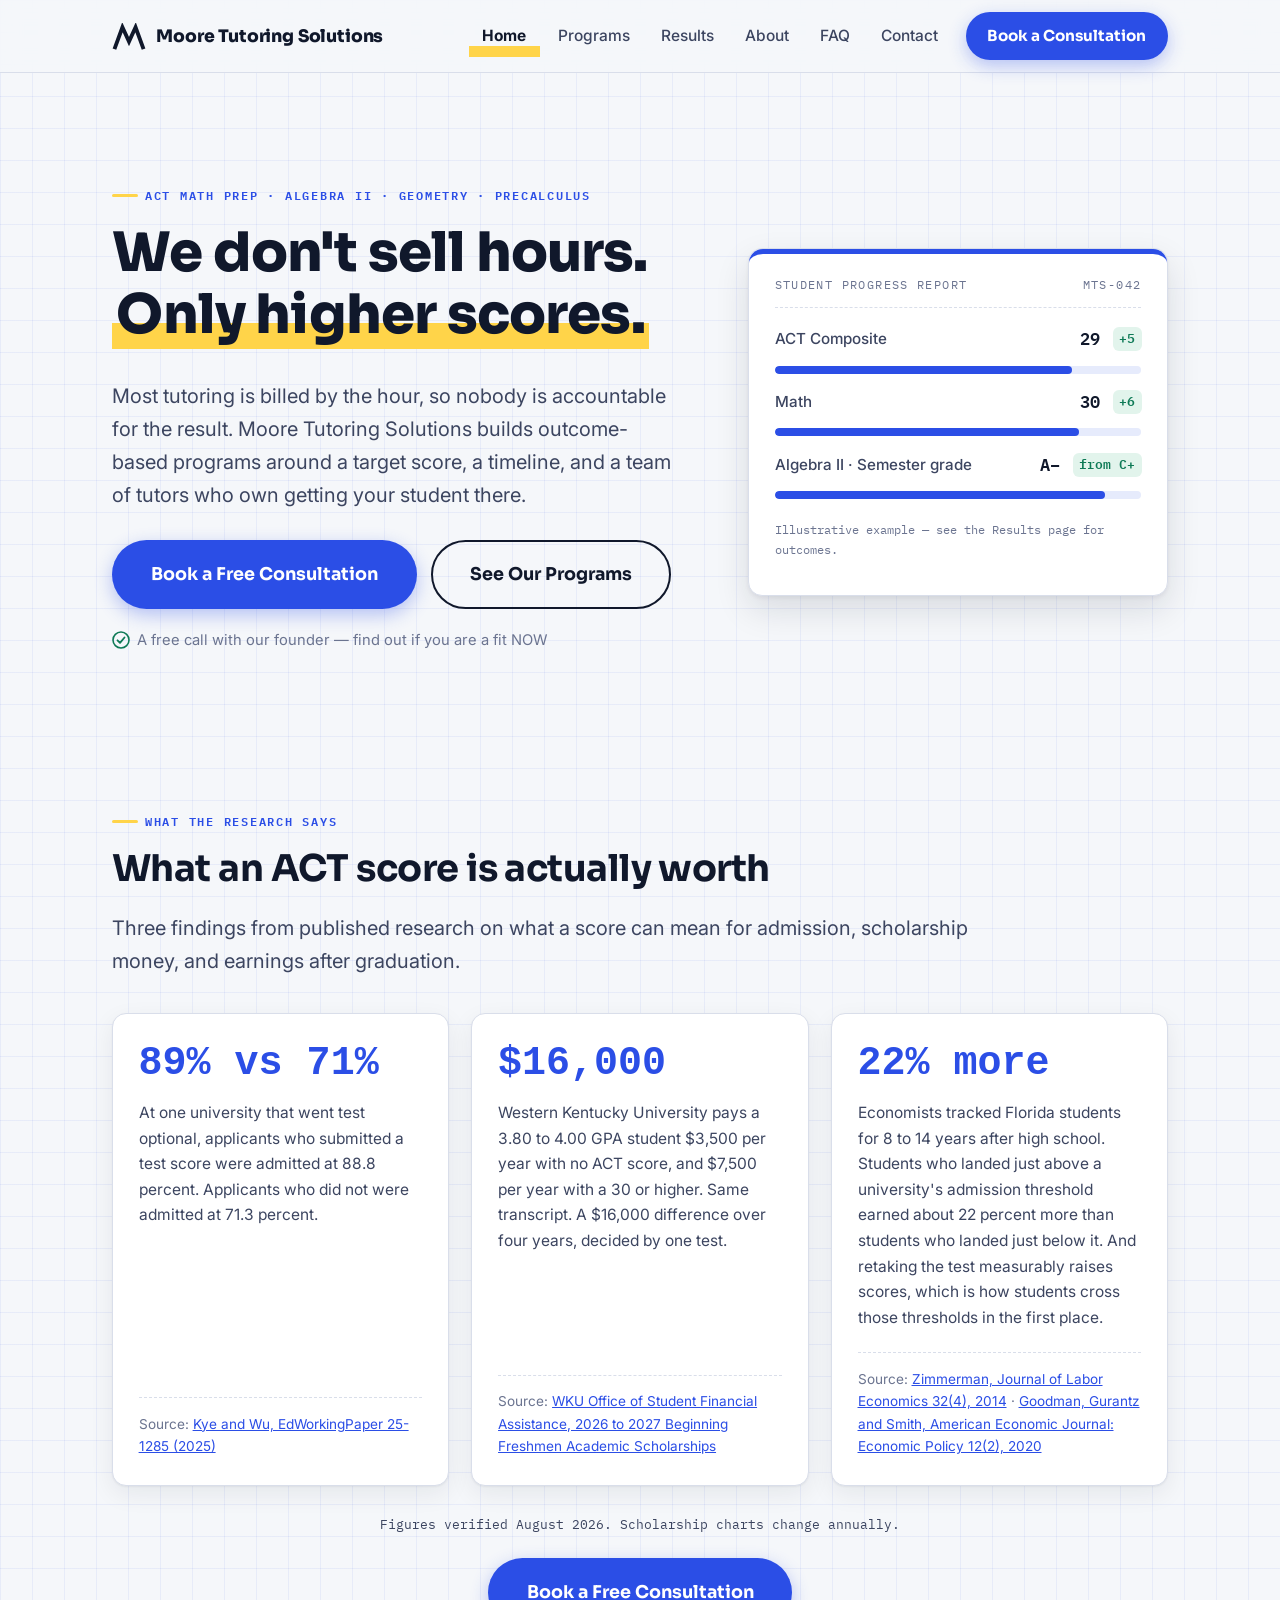
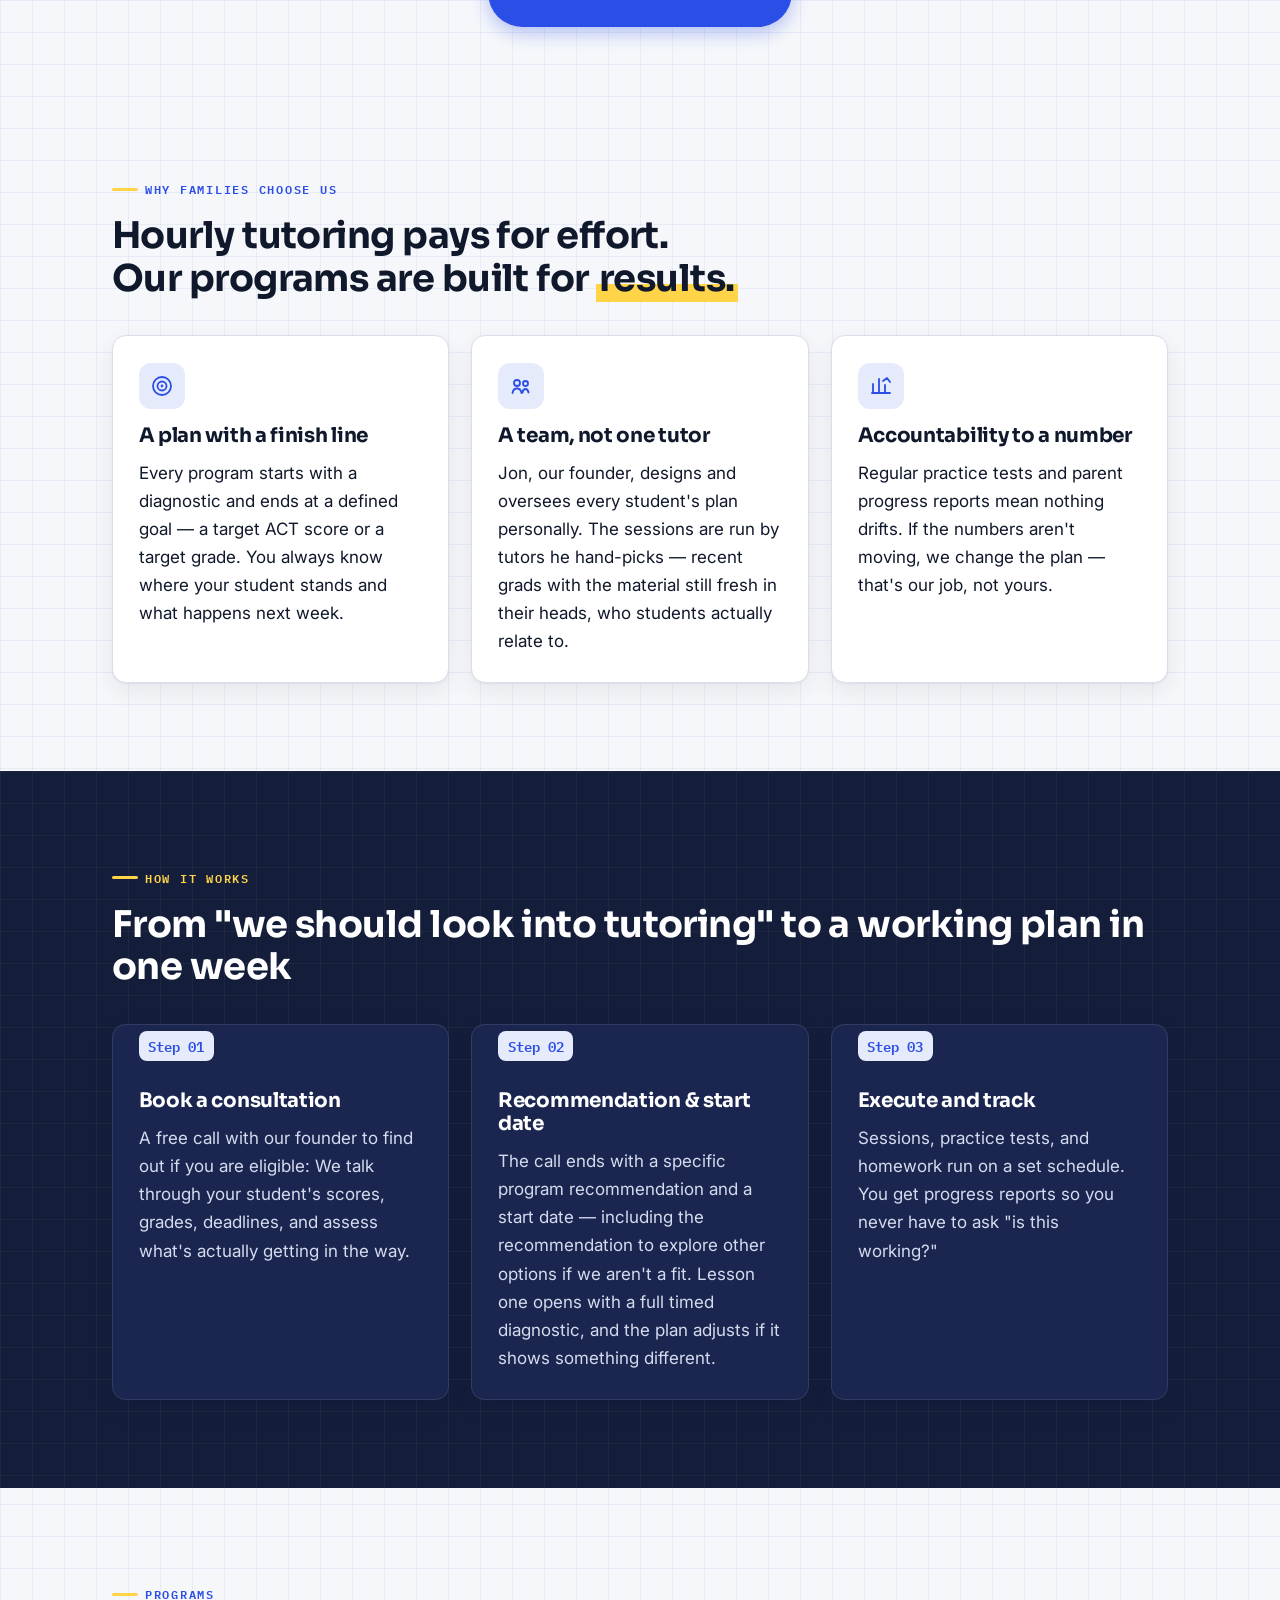
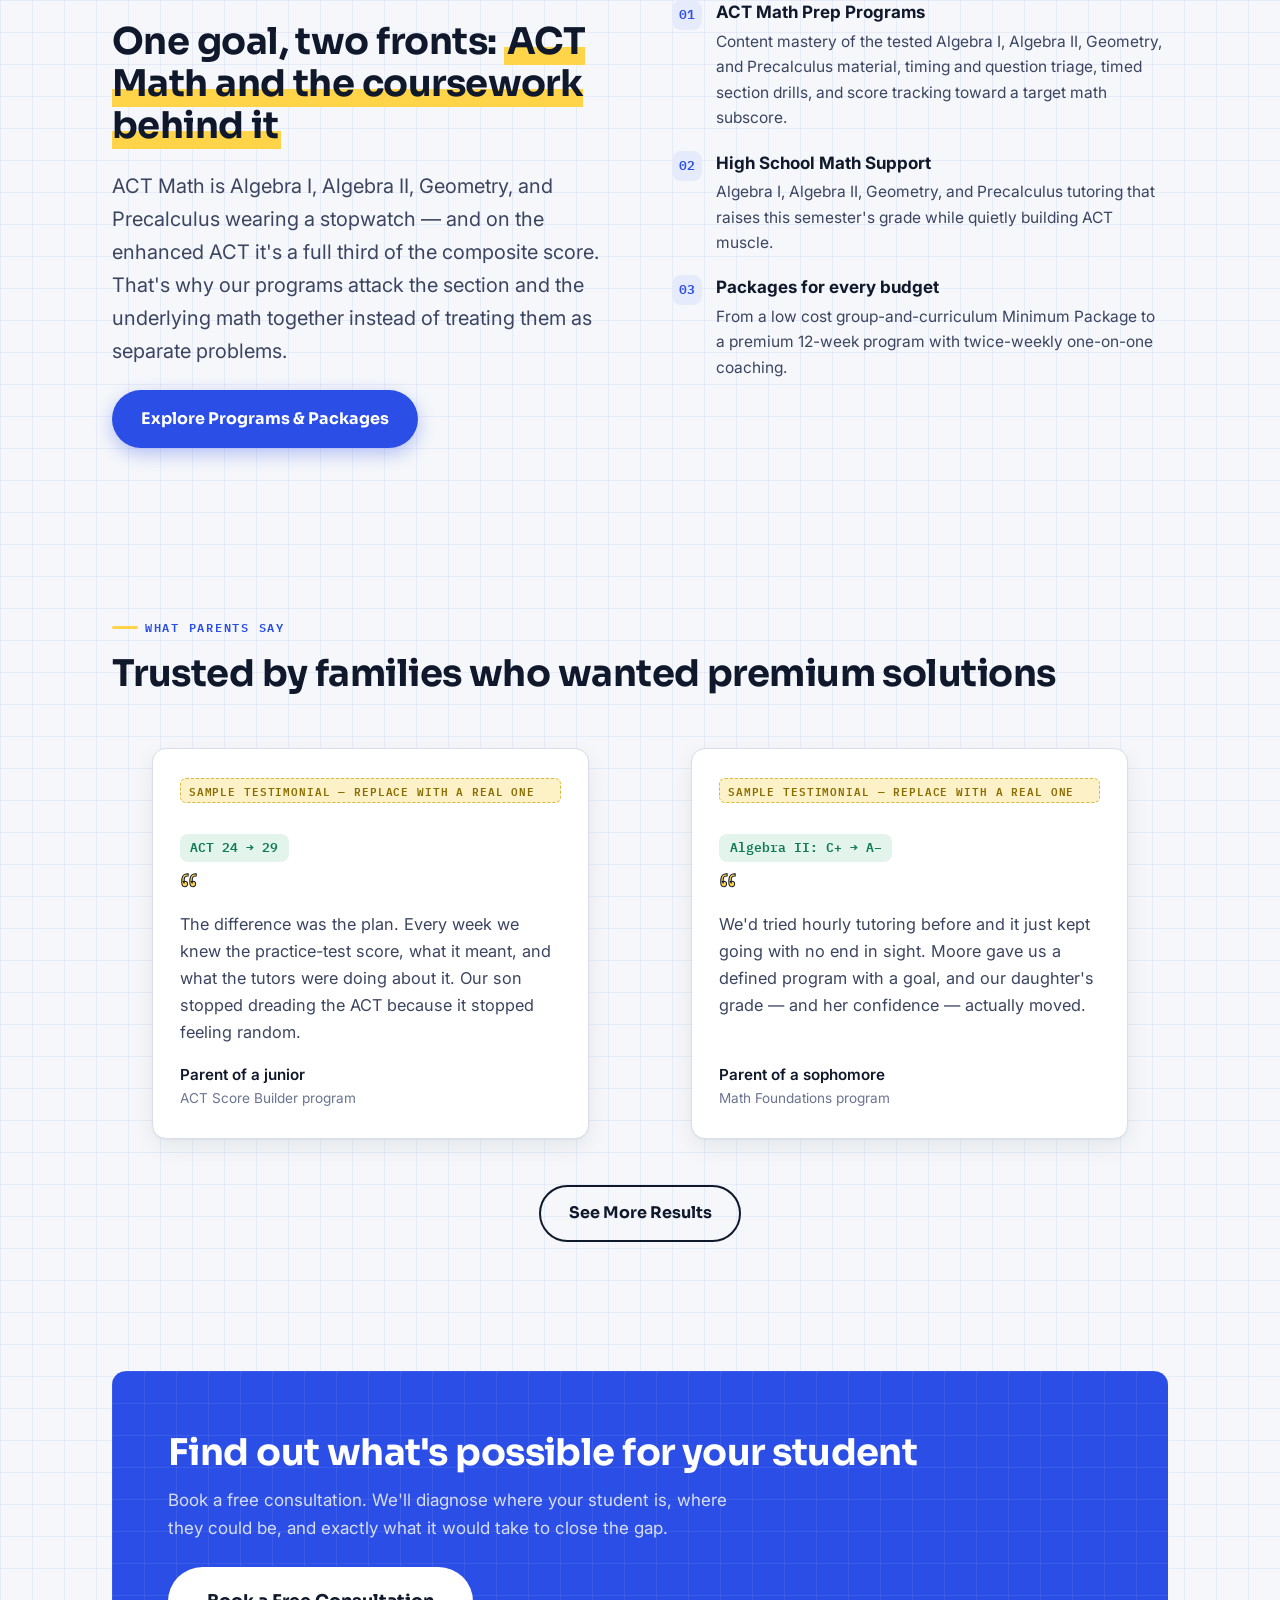
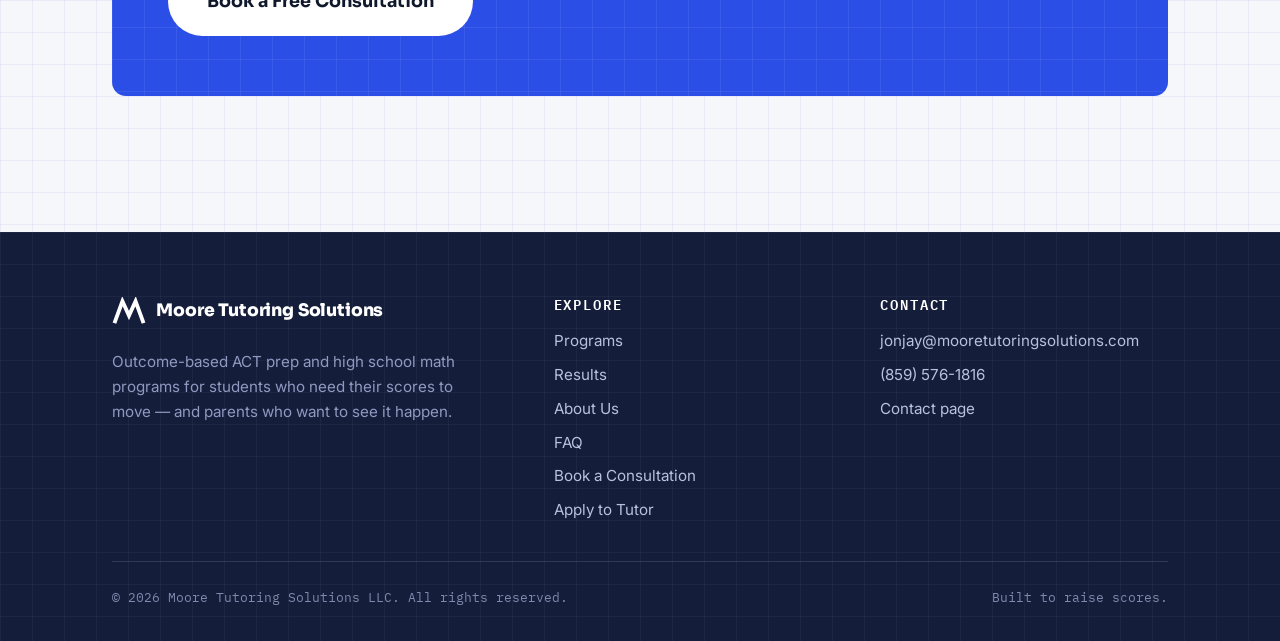
==== commit b521c5d1: "Qualifying statistics and package structure overhaul 3 stats from schools and stuff about saving mon" ====
--- a/index.html
+++ b/index.html
@@ -87,6 +87,12 @@
       </div>
     </section>
 
+    <!-- ============ PROOF POINTS (research-backed) ============
+         This section fills itself in automatically from js/proofPoints.js —
+         every number, wording, and source link lives in that one file.
+         EDIT: js/proofPoints.js (and re-verify the figures every year). -->
+    <section data-proof-points></section>
+
     <!-- ============ WHY OUTCOME-BASED ============ -->
     <section class="section">
       <div class="wrap">
@@ -127,12 +133,12 @@
           <article class="card step reveal">
             <span class="step__num">Step 01</span>
             <h3>Book a consultation</h3>
-            <p>A free call with our founder. We talk through your student's scores, grades, deadlines, and what's actually getting in the way.</p>
+            <p>A free call with our founder to find out if you are eligible: We talk through your student's scores, grades, deadlines, and assess what's actually getting in the way.</p>
           </article>
           <article class="card step reveal">
             <span class="step__num">Step 02</span>
             <h3>Recommendation &amp; start date</h3>
-            <p>The call ends with a specific program recommendation and a start date — including the honest option to not work with us if it's not a fit. Lesson one opens with a full timed diagnostic, and the plan adjusts if it shows something different.</p>
+            <p>The call ends with a specific program recommendation and a start date — including the recommendation to explore other options if we aren't a fit. Lesson one opens with a full timed diagnostic, and the plan adjusts if it shows something different.</p>
           </article>
           <article class="card step reveal">
             <span class="step__num">Step 03</span>
@@ -150,7 +156,7 @@
           <div>
             <p class="eyebrow">Programs</p>
             <h2>One goal, two fronts: <span class="mark">ACT Math and the coursework behind it</span></h2>
-            <p class="lead">ACT Math is Algebra II, Geometry, and Precalculus wearing a stopwatch — and on the enhanced ACT it's a full third of the composite score. That's why our programs attack the section and the underlying math together instead of treating them as separate problems.</p>
+            <p class="lead">ACT Math is Algebra I, Algebra II, Geometry, and Precalculus wearing a stopwatch — and on the enhanced ACT it's a full third of the composite score. That's why our programs attack the section and the underlying math together instead of treating them as separate problems.</p>
             <p style="margin-top:1.4rem"><a class="btn btn--primary" href="programs.html">Explore Programs &amp; Packages</a></p>
           </div>
           <ul class="check-rows">
@@ -158,21 +164,21 @@
               <span class="dot" aria-hidden="true">01</span>
               <div>
                 <strong>ACT Math Prep Programs</strong>
-                <p>Content mastery of the tested Algebra II, Geometry, and Precalculus material, timing and question triage, timed section drills, and score tracking toward a target math subscore.</p>
+                <p>Content mastery of the tested Algebra I, Algebra II, Geometry, and Precalculus material, timing and question triage, timed section drills, and score tracking toward a target math subscore.</p>
               </div>
             </li>
             <li class="reveal">
               <span class="dot" aria-hidden="true">02</span>
               <div>
                 <strong>High School Math Support</strong>
-                <p>Algebra II, Geometry, and Precalculus tutoring that raises this semester's grade while quietly building ACT muscle.</p>
+                <p>Algebra I, Algebra II, Geometry, and Precalculus tutoring that raises this semester's grade while quietly building ACT muscle.</p>
               </div>
             </li>
             <li class="reveal">
               <span class="dot" aria-hidden="true">03</span>
               <div>
                 <strong>Packages for every budget</strong>
-                <p>From a low-cost group-and-curriculum Minimum Package up to a full-semester premium program with one-on-one coaching.</p>
+                <p>From a low cost group-and-curriculum Minimum Package to a premium 12-week program with twice-weekly one-on-one coaching.</p>
               </div>
             </li>
           </ul>
@@ -258,6 +264,8 @@
   </footer>
 
   <script src="https://assets.calendly.com/assets/external/widget.js" async=""></script>
+  <script src="js/proofPoints.js"></script>
+  <script src="js/proofSection.js"></script>
   <script src="js/main.js"></script>
   <script src="js/editor.js"></script>
 
--- a/css/styles.css
+++ b/css/styles.css
@@ -849,6 +849,55 @@
   margin-top: 0.65rem;
 }
 
+/* ---------- Proof points ("What an ACT score is actually worth") ----------
+   Rendered by js/proofSection.js from the data in js/proofPoints.js —
+   edit the numbers there, never here or in the HTML. */
+.proof-card {
+  display: flex;
+  flex-direction: column;
+}
+
+.proof-card__num {
+  font-family: var(--font-mono);
+  font-size: clamp(1.9rem, 4vw, 2.5rem);
+  font-weight: 700;
+  color: var(--cobalt);
+  line-height: 1.15;
+  margin: 0 0 0.8rem;
+}
+
+.proof-card__detail {
+  color: var(--ink-soft);
+  font-size: 0.97rem;
+  flex: 1;
+}
+
+/* Visible source citation pinned to the bottom of each card.
+   --ink-faint on the white card passes WCAG AA (4.7:1). */
+.proof-card__source {
+  margin: 0.4rem 0 0;
+  padding-top: 0.9rem;
+  border-top: 1px dashed var(--line);
+  font-size: 0.85rem;
+  color: var(--ink-faint);
+}
+
+/* Verification line under the cards. Uses --ink-soft rather than the
+   usual --ink-faint because ink-faint only reaches 4.4:1 on the paper
+   background — below WCAG AA for small text. */
+.proof-foot {
+  margin: 1.8rem 0 0;
+  text-align: center;
+  font-family: var(--font-mono);
+  font-size: 0.82rem;
+  color: var(--ink-soft);
+}
+
+.proof-cta {
+  margin: 1.4rem 0 0;
+  text-align: center;
+}
+
 /* ---------- Testimonials ---------- */
 .quote-card {
   background: var(--paper-raised);
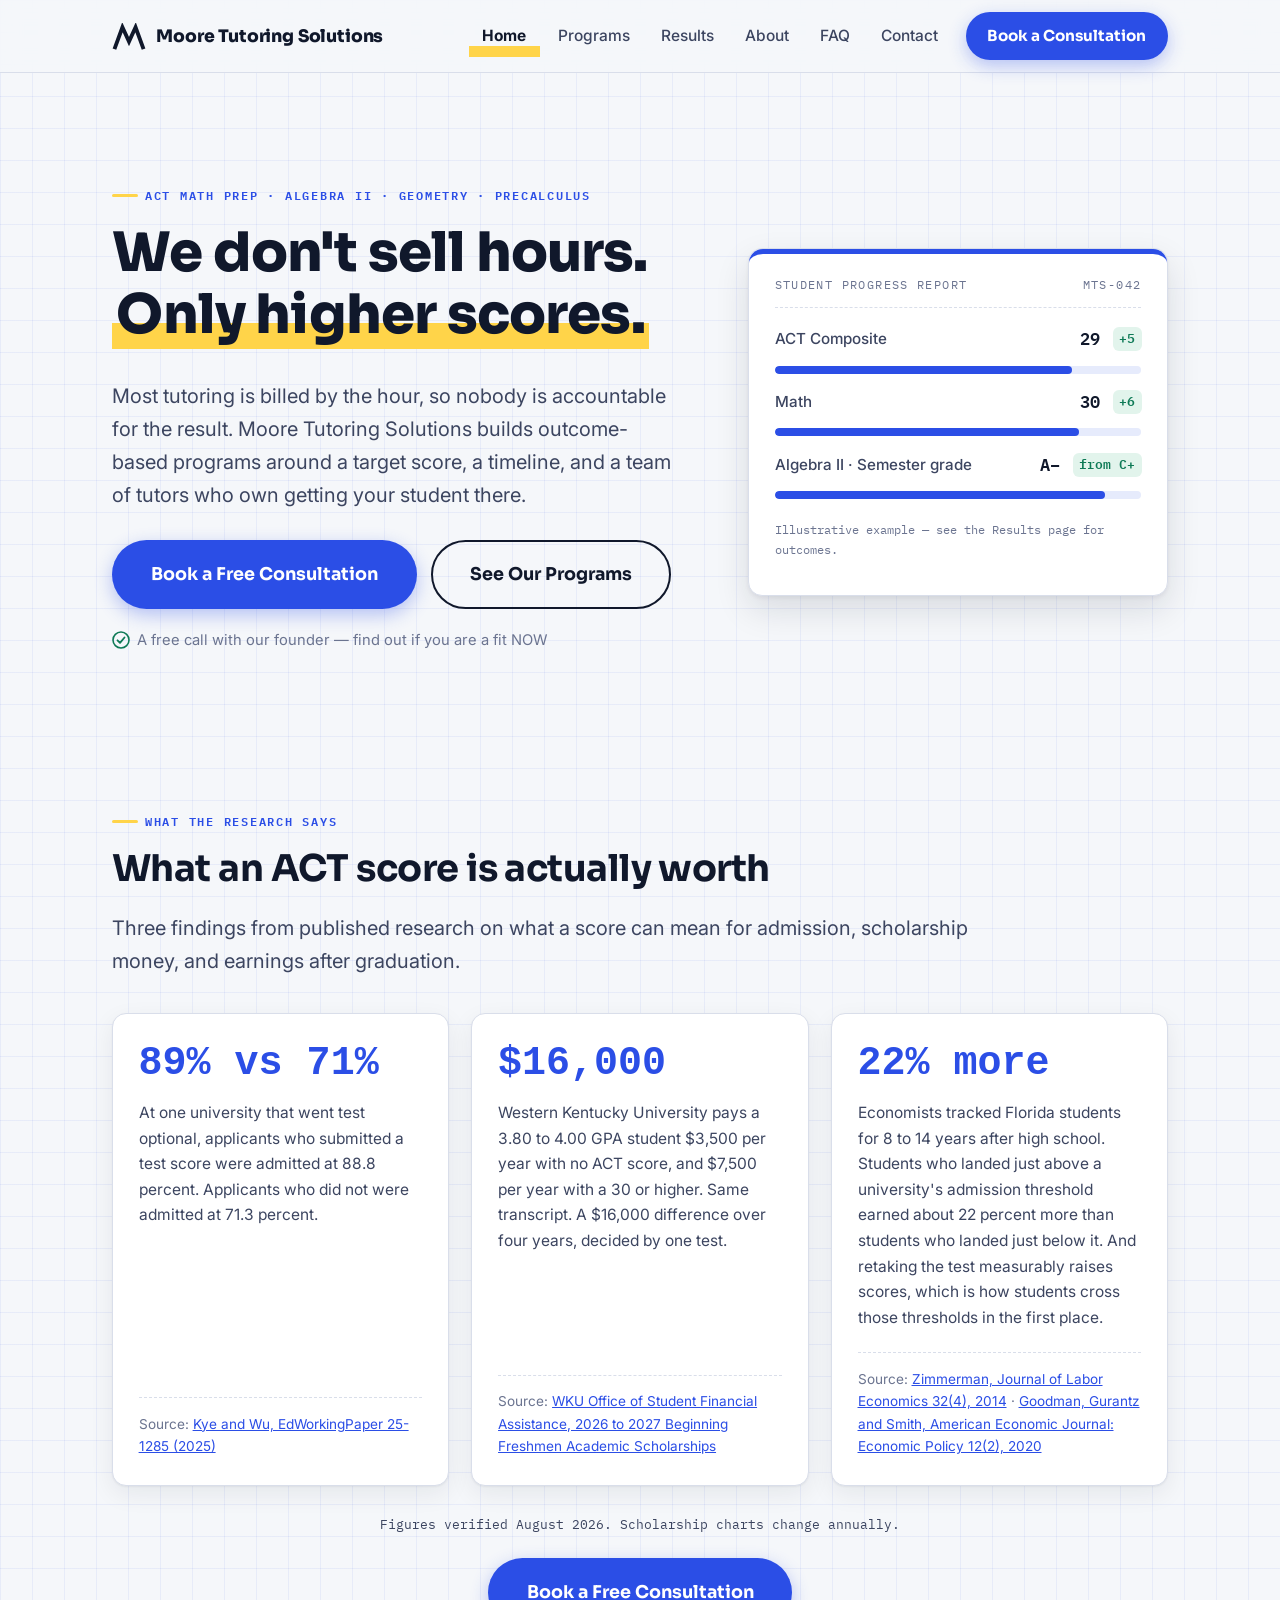
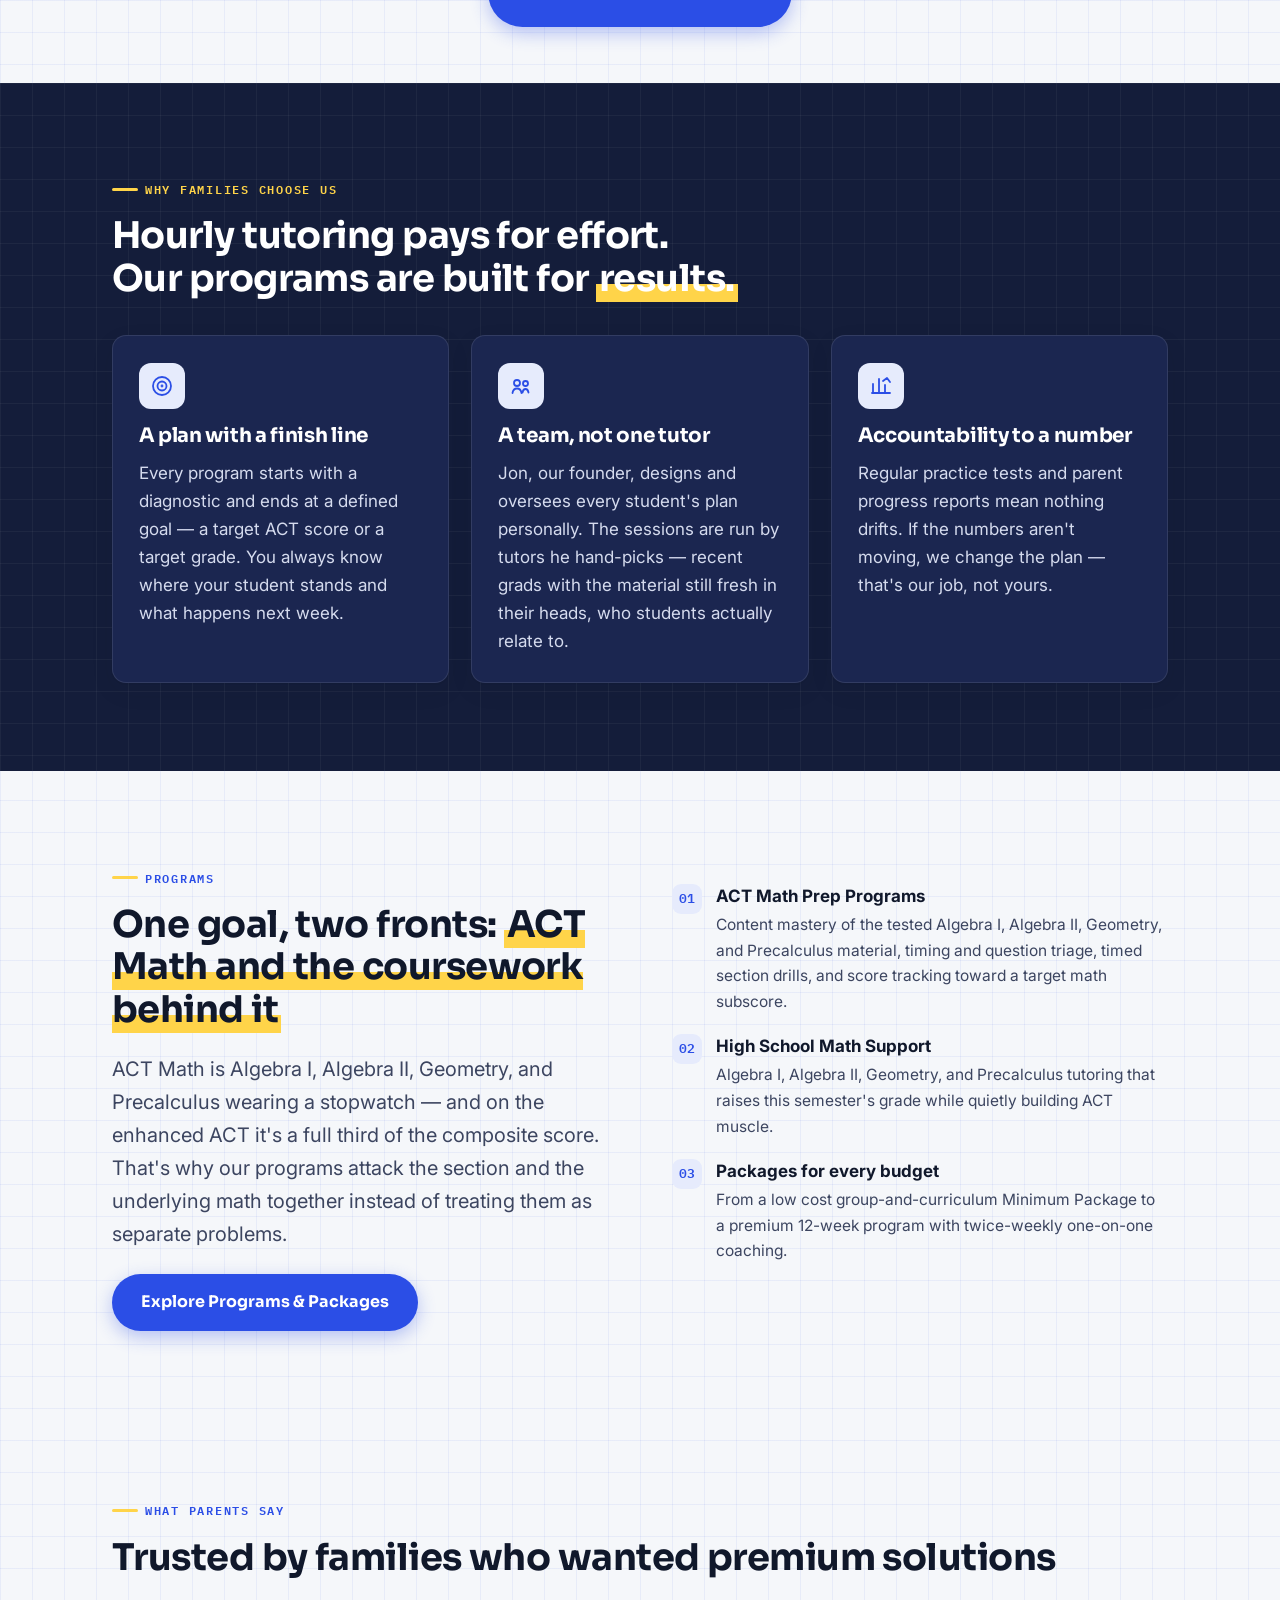
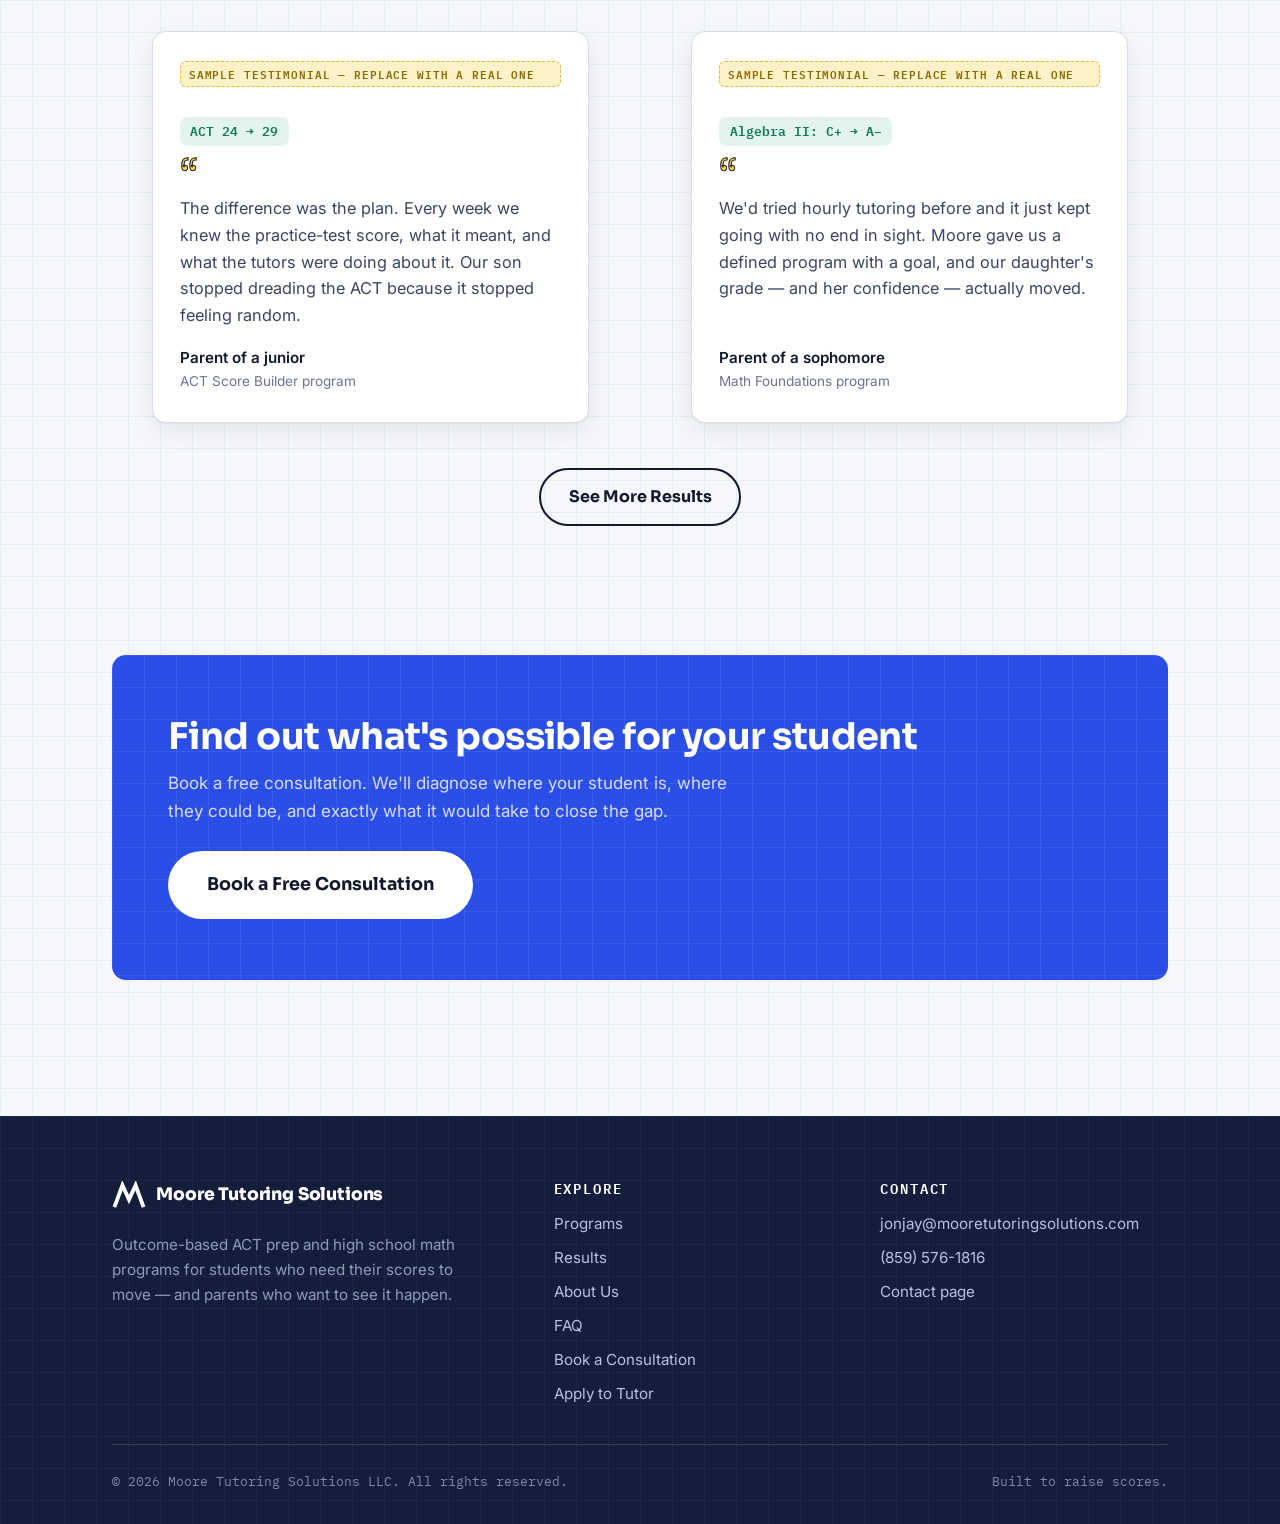
==== commit 3577d218: "Misc. Changes and conciseness taking stuff out and moving stuff around" ====
--- a/index.html
+++ b/index.html
@@ -94,7 +94,7 @@
     <section data-proof-points></section>
 
     <!-- ============ WHY OUTCOME-BASED ============ -->
-    <section class="section">
+    <section class="section panel-dark">
       <div class="wrap">
         <p class="eyebrow">Why families choose us</p>
         <h2>Hourly tutoring pays for effort.<br>Our programs are built for <span class="mark">results.</span></h2>
@@ -119,31 +119,6 @@
             </div>
             <h3>Accountability to a number</h3>
             <p>Regular practice tests and parent progress reports mean nothing drifts. If the numbers aren't moving, we change the plan — that's our job, not yours.</p>
-          </article>
-        </div>
-      </div>
-    </section>
-
-    <!-- ============ HOW IT WORKS ============ -->
-    <section class="section panel-dark">
-      <div class="wrap">
-        <p class="eyebrow">How it works</p>
-        <h2>From "we should look into tutoring" to a working plan in one week</h2>
-        <div class="card-grid">
-          <article class="card step reveal">
-            <span class="step__num">Step 01</span>
-            <h3>Book a consultation</h3>
-            <p>A free call with our founder to find out if you are eligible: We talk through your student's scores, grades, deadlines, and assess what's actually getting in the way.</p>
-          </article>
-          <article class="card step reveal">
-            <span class="step__num">Step 02</span>
-            <h3>Recommendation &amp; start date</h3>
-            <p>The call ends with a specific program recommendation and a start date — including the recommendation to explore other options if we aren't a fit. Lesson one opens with a full timed diagnostic, and the plan adjusts if it shows something different.</p>
-          </article>
-          <article class="card step reveal">
-            <span class="step__num">Step 03</span>
-            <h3>Execute and track</h3>
-            <p>Sessions, practice tests, and homework run on a set schedule. You get progress reports so you never have to ask "is this working?"</p>
           </article>
         </div>
       </div>
--- a/css/styles.css
+++ b/css/styles.css
@@ -1019,6 +1019,16 @@
   background: var(--cobalt-tint);
 }
 
+/* The open question lifts off the page and grows a cobalt spine */
+.faq-item[open] {
+  border-color: var(--cobalt);
+  box-shadow: var(--shadow-lift);
+}
+
+.faq-item[open] summary {
+  box-shadow: inset 4px 0 0 var(--cobalt);
+}
+
 .faq-item__body {
   padding: 0 1.4rem 1.3rem;
   color: var(--ink-soft);
@@ -1395,6 +1405,18 @@
   }
 }
 
+/* FAQ answers unfold downward out of their question */
+@keyframes faq-unfold {
+  from {
+    opacity: 0;
+    transform: translateY(-6px);
+  }
+  to {
+    opacity: 1;
+    transform: none;
+  }
+}
+
 @keyframes brand-draw {
   from {
     stroke-dashoffset: 130;
@@ -1447,22 +1469,30 @@
   animation: brand-draw 0.9s ease-out 0.1s both;
 }
 
-/* FAQ answers fade in as they open */
+/* FAQ answers unfold as they open */
 .faq-item[open] .faq-item__body {
-  animation: rise-in 0.35s ease;
+  animation: faq-unfold 0.35s ease;
 }
 
 /* Cards lift slightly under the cursor */
 .card,
 .tier,
-.quote-card {
-  transition: opacity 0.55s ease, transform 0.55s ease, translate 0.25s ease, box-shadow 0.25s ease;
+.quote-card,
+.faq-item {
+  transition: opacity 0.55s ease, transform 0.55s ease, translate 0.25s ease, box-shadow 0.25s ease,
+    border-color 0.25s ease;
 }
 
 .card:hover,
 .tier:hover,
 .quote-card:hover {
   translate: 0 -5px;
+  box-shadow: var(--shadow-lift);
+}
+
+/* FAQ rows sit closer together, so they lift a little less */
+.faq-item:hover {
+  translate: 0 -3px;
   box-shadow: var(--shadow-lift);
 }
 
@@ -1508,13 +1538,15 @@
 
   .card,
   .tier,
-  .quote-card {
+  .quote-card,
+  .faq-item {
     transition: none;
   }
 
   .card:hover,
   .tier:hover,
-  .quote-card:hover {
+  .quote-card:hover,
+  .faq-item:hover {
     translate: none;
   }
 }
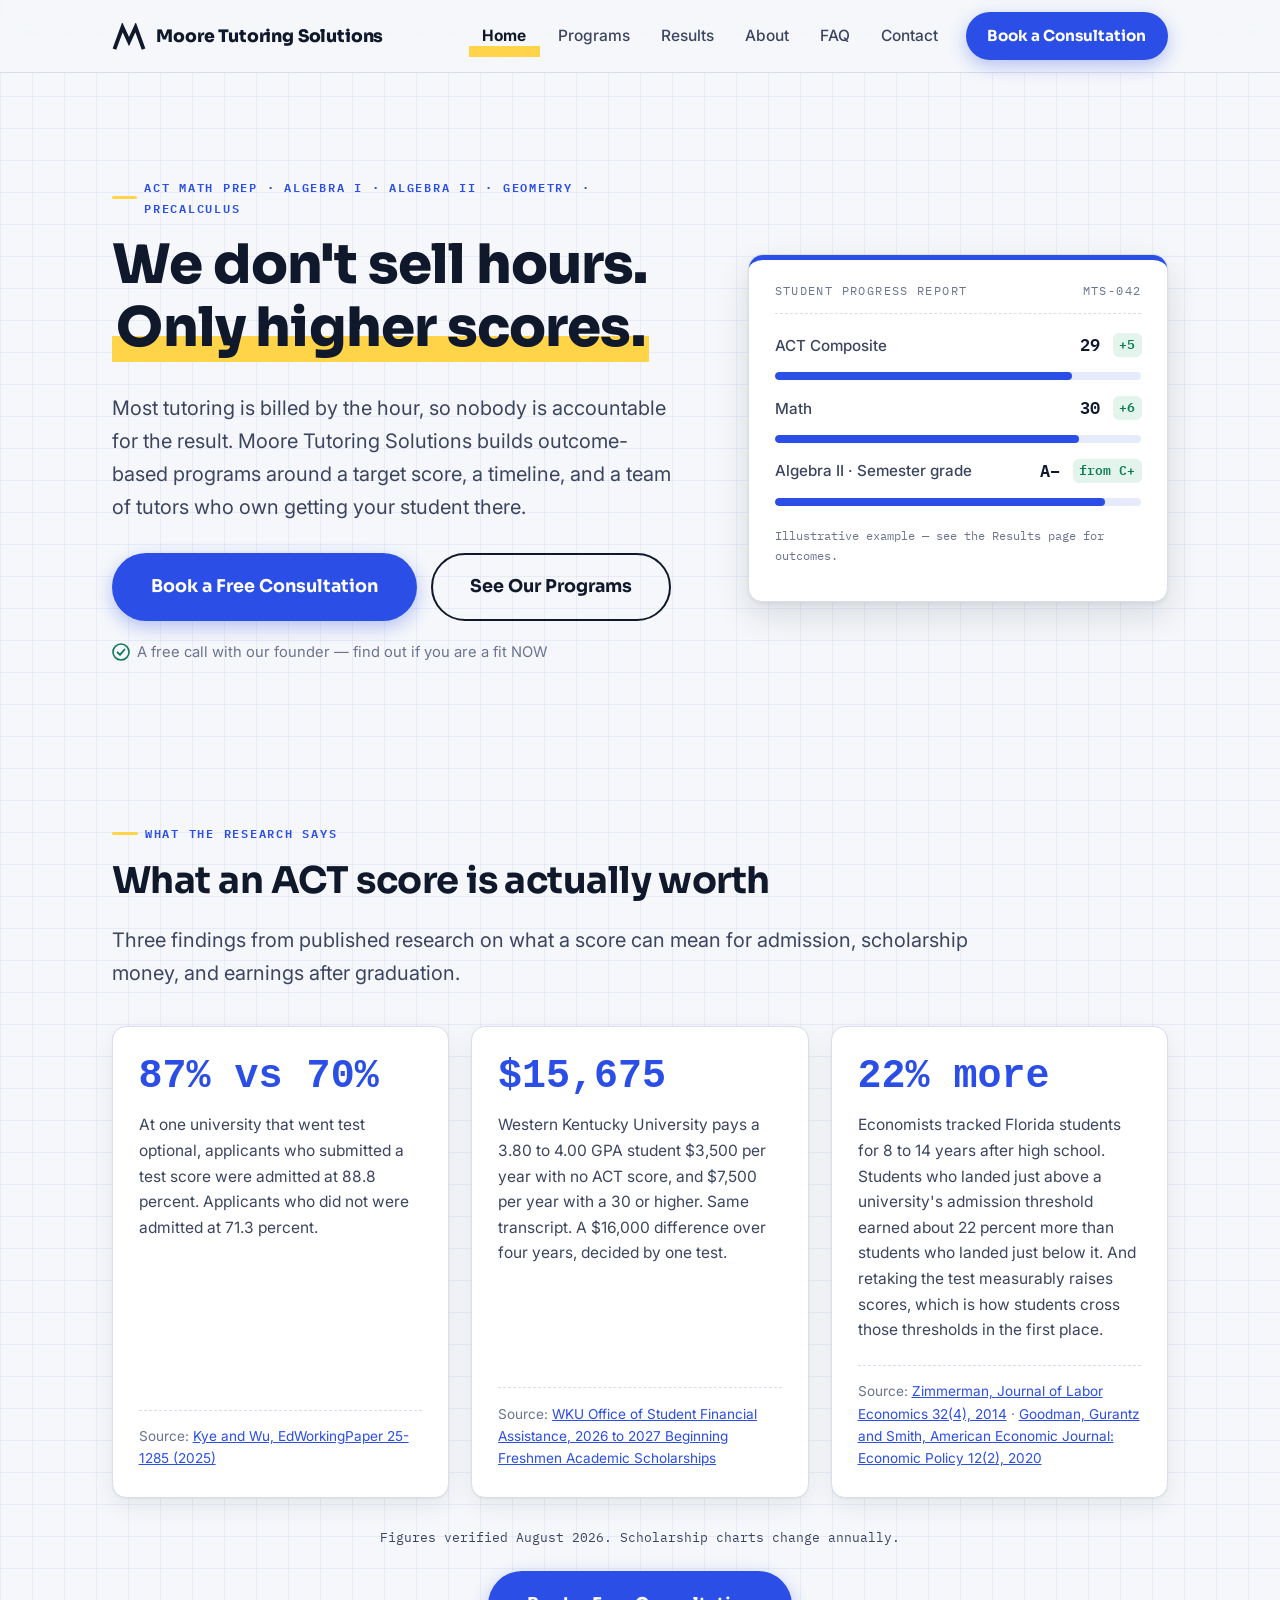
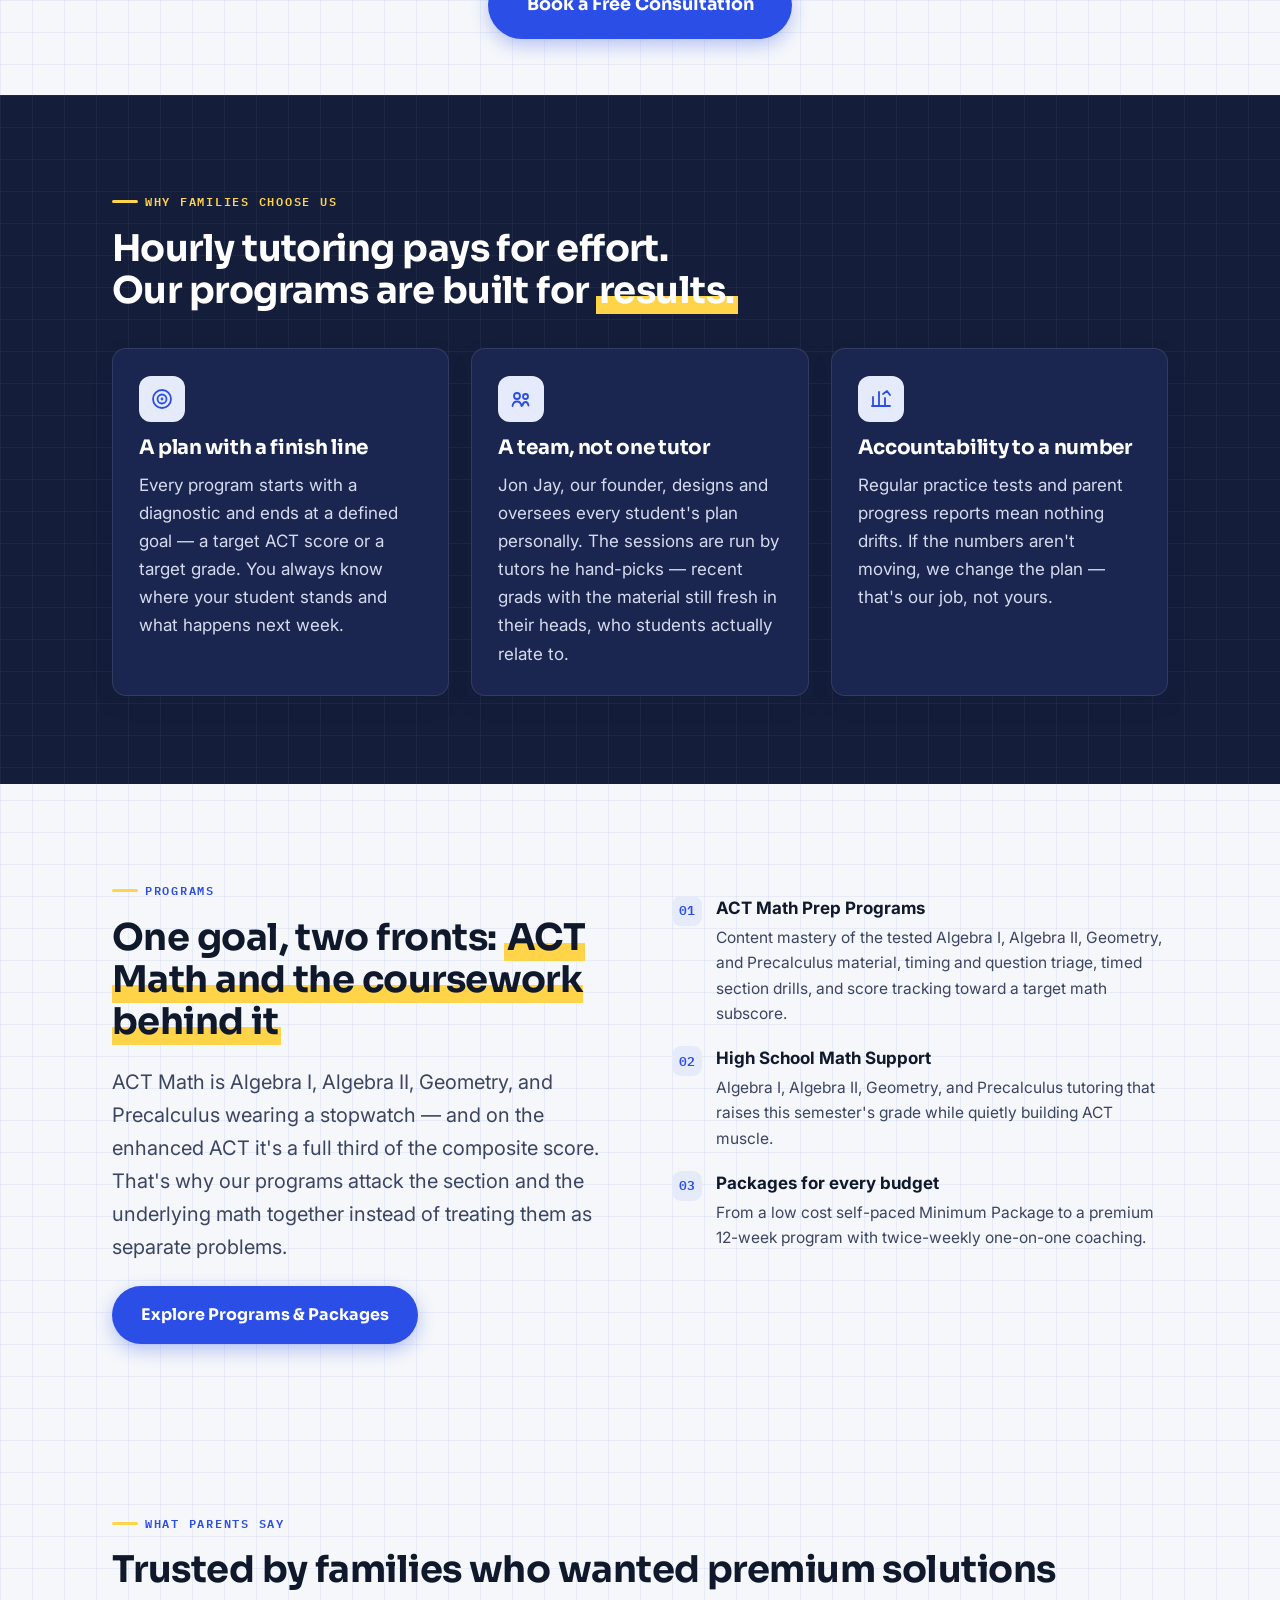
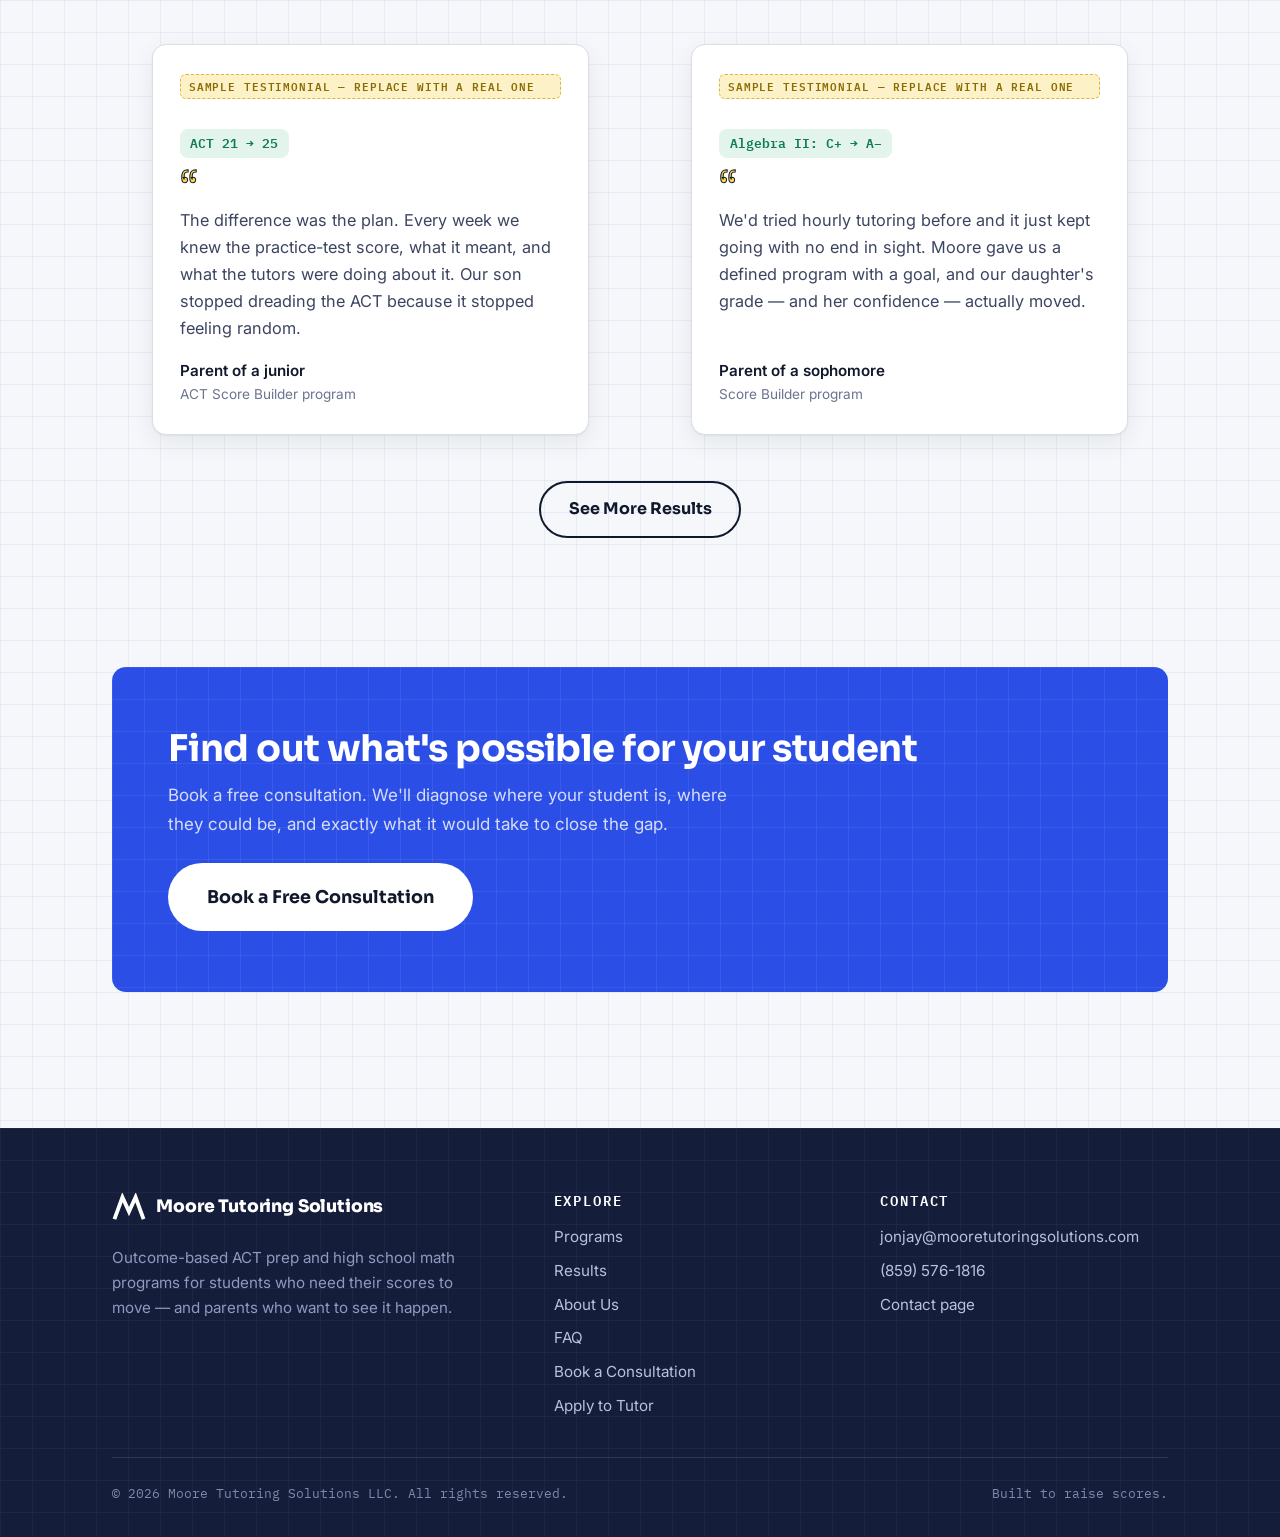
==== commit adf175ea: "Miscellaneous Miscellaneous word changes and small details, animations" ====
--- a/index.html
+++ b/index.html
@@ -3,7 +3,7 @@
   <meta charset="UTF-8">
   <meta name="viewport" content="width=device-width, initial-scale=1.0">
   <title>Moore Tutoring Solutions — ACT Prep &amp; High School Math, Sold by the Outcome</title>
-  <meta name="description" content="Moore Tutoring Solutions helps high school students raise ACT scores and master Algebra II, Geometry, and Precalculus through outcome-based programs — not hourly tutoring. Book a free consultation.">
+  <meta name="description" content="Moore Tutoring Solutions helps high school students raise ACT scores and master Algebra I, Algebra II, Geometry, and Precalculus through outcome-based programs — not hourly tutoring. Book a free consultation.">
   <link rel="preconnect" href="https://fonts.googleapis.com">
   <link rel="preconnect" href="https://fonts.gstatic.com" crossorigin="">
   <link href="https://fonts.googleapis.com/css2?family=Inter:wght@400;500;600&amp;family=Sora:wght@600;700;800&amp;family=IBM+Plex+Mono:wght@500;600;700&amp;display=swap" rel="stylesheet">
@@ -44,7 +44,7 @@
     <section class="hero">
       <div class="wrap hero__grid">
         <div>
-          <p class="eyebrow">ACT Math Prep · Algebra II · Geometry · Precalculus</p>
+          <p class="eyebrow">ACT Math Prep · Algebra I · Algebra II · Geometry · Precalculus</p>
           <h1>We don't sell hours. <span class="mark">Only higher scores.</span></h1>
           <p class="lead">Most tutoring is billed by the hour, so nobody is accountable for the result. Moore Tutoring Solutions builds outcome-based programs around a target score, a timeline, and a team of tutors who own getting your student there.</p>
           <div class="hero__actions">
@@ -65,14 +65,14 @@
           <div class="scorecard__rows">
             <div class="scorecard__row">
               <span class="scorecard__label">ACT Composite</span>
-              <span class="scorecard__num">29</span>
-              <span class="scorecard__delta">+5</span>
+              <span class="scorecard__num" data-countup="">29</span>
+              <span class="scorecard__delta" data-countup="">+5</span>
               <span class="scorecard__bar"><i style="width: 81%"></i></span>
             </div>
             <div class="scorecard__row">
               <span class="scorecard__label">Math</span>
-              <span class="scorecard__num">30</span>
-              <span class="scorecard__delta">+6</span>
+              <span class="scorecard__num" data-countup="">30</span>
+              <span class="scorecard__delta" data-countup="">+6</span>
               <span class="scorecard__bar"><i style="width: 83%"></i></span>
             </div>
             <div class="scorecard__row">
@@ -111,7 +111,7 @@
               <svg width="24" height="24" viewBox="0 0 24 24" fill="none" stroke="currentColor" stroke-width="1.8" stroke-linecap="round" stroke-linejoin="round"><circle cx="8" cy="9" r="3"></circle><circle cx="16.5" cy="9.5" r="2.5"></circle><path d="M3.5 19c.5-3 2.5-4.5 4.5-4.5s4 1.5 4.5 4.5M13.5 18.5c.4-2.4 1.7-3.5 3-3.5s2.6 1.1 3 3.5"></path></svg>
             </div>
             <h3>A team, not one tutor</h3>
-            <p>Jon, our founder, designs and oversees every student's plan personally. The sessions are run by tutors he hand-picks — recent grads with the material still fresh in their heads, who students actually relate to.</p>
+            <p>Jon Jay, our founder, designs and oversees every student's plan personally. The sessions are run by tutors he hand-picks — recent grads with the material still fresh in their heads, who students actually relate to.</p>
           </article>
           <article class="card reveal">
             <div class="card__icon" aria-hidden="true">
@@ -153,7 +153,7 @@
               <span class="dot" aria-hidden="true">03</span>
               <div>
                 <strong>Packages for every budget</strong>
-                <p>From a low cost group-and-curriculum Minimum Package to a premium 12-week program with twice-weekly one-on-one coaching.</p>
+                <p>From a low cost self-paced Minimum Package to a premium 12-week program with twice-weekly one-on-one coaching.</p>
               </div>
             </li>
           </ul>
@@ -171,15 +171,15 @@
                ones, then delete the <span class="placeholder-badge"> lines. -->
           <figure class="quote-card reveal">
             <span class="placeholder-badge">Sample testimonial — replace with a real one</span>
-            <span class="result-chip">ACT 24 → 29</span>
+            <span class="result-chip" data-countup="">ACT 24 → 29</span>
             <blockquote>The difference was the plan. Every week we knew the practice-test score, what it meant, and what the tutors were doing about it. Our son stopped dreading the ACT because it stopped feeling random.</blockquote>
             <figcaption>Parent of a junior <span>ACT Score Builder program</span></figcaption>
           </figure>
           <figure class="quote-card reveal">
             <span class="placeholder-badge">Sample testimonial — replace with a real one</span>
-            <span class="result-chip">Algebra II: C+ → A−</span>
+            <span class="result-chip" data-countup="">Algebra II: C+ → A−</span>
             <blockquote>We'd tried hourly tutoring before and it just kept going with no end in sight. Moore gave us a defined program with a goal, and our daughter's grade — and her confidence — actually moved.</blockquote>
-            <figcaption>Parent of a sophomore <span>Math Foundations program</span></figcaption>
+            <figcaption>Parent of a sophomore <span>Score Builder program</span></figcaption>
           </figure>
         </div>
         <p class="center" style="margin-top:1.8rem"><a class="btn btn--ghost" href="results.html">See More Results</a></p>
--- a/css/styles.css
+++ b/css/styles.css
@@ -952,6 +952,137 @@
   padding: 0.3em 0.8em;
 }
 
+/* ---------- Counting-up numbers ----------
+   Anything carrying data-countup animates from zero when it scrolls into
+   view (see js/main.js). Tabular figures keep every digit the same width so
+   the number doesn't wobble on its way up. */
+[data-countup] {
+  font-variant-numeric: tabular-nums;
+}
+
+/* ---------- Before / after score blocks (results page) ---------- */
+.ba {
+  display: grid;
+  grid-template-columns: 1fr auto 1fr;
+  align-items: center;
+  gap: 0.6rem;
+  margin: 1.1rem 0 1.3rem;
+  padding: 1.1rem 0.9rem 0.9rem;
+  background: var(--paper);
+  border: 1px solid var(--line);
+  border-radius: var(--radius-sm);
+}
+
+.ba__cell {
+  text-align: center;
+  min-width: 0;
+}
+
+.ba__label {
+  display: block;
+  font-size: 0.72rem;
+  font-weight: 600;
+  letter-spacing: 0.06em;
+  text-transform: uppercase;
+  color: var(--ink-faint);
+}
+
+.ba__num {
+  display: block;
+  font-family: var(--font-mono);
+  font-size: clamp(1.7rem, 4.5vw, 2.2rem);
+  font-weight: 700;
+  line-height: 1.15;
+  color: var(--ink-faint);
+}
+
+.ba__cell--after .ba__label {
+  color: var(--cobalt);
+}
+
+.ba__cell--after .ba__num {
+  color: var(--cobalt);
+}
+
+.ba__arrow {
+  font-family: var(--font-mono);
+  font-size: 1.3rem;
+  font-weight: 700;
+  color: var(--ink-faint);
+}
+
+.ba__delta {
+  grid-column: 1 / -1;
+  justify-self: center;
+  margin-top: 0.5rem;
+  font-family: var(--font-mono);
+  font-size: 0.8rem;
+  font-weight: 600;
+  color: var(--success);
+  background: #e2f4ec;
+  border-radius: 8px;
+  padding: 0.3em 0.8em;
+}
+
+/* ---------- Guarantee callout ---------- */
+.guarantee {
+  display: flex;
+  gap: 1.1rem;
+  align-items: flex-start;
+  margin-top: 2.2rem;
+  padding: 1.5rem 1.6rem;
+  background: var(--paper-raised);
+  border: 1px solid var(--line);
+  border-left: 5px solid var(--success);
+  border-radius: var(--radius);
+  box-shadow: var(--shadow);
+}
+
+.guarantee__icon {
+  flex: none;
+  width: 44px;
+  height: 44px;
+  border-radius: 12px;
+  display: grid;
+  place-items: center;
+  color: var(--success);
+  background: #e2f4ec;
+}
+
+.guarantee h3 {
+  margin: 0 0 0.4rem;
+  font-size: 1.15rem;
+}
+
+.guarantee p {
+  margin: 0;
+  color: var(--ink-soft);
+  font-size: 0.97rem;
+}
+
+.panel-dark .guarantee {
+  background: rgba(255, 255, 255, 0.05);
+  border-color: rgba(255, 255, 255, 0.14);
+  border-left-color: #3ecf9a;
+  box-shadow: none;
+}
+
+.panel-dark .guarantee p {
+  color: #b8c1dd;
+}
+
+.panel-dark .guarantee__icon {
+  color: #3ecf9a;
+  background: rgba(62, 207, 154, 0.14);
+}
+
+@media (max-width: 560px) {
+  .guarantee {
+    flex-direction: column;
+    gap: 0.9rem;
+  }
+}
+
 /* Placeholder badge — remove when real content goes in */
 .placeholder-badge {
   display: inline-block;
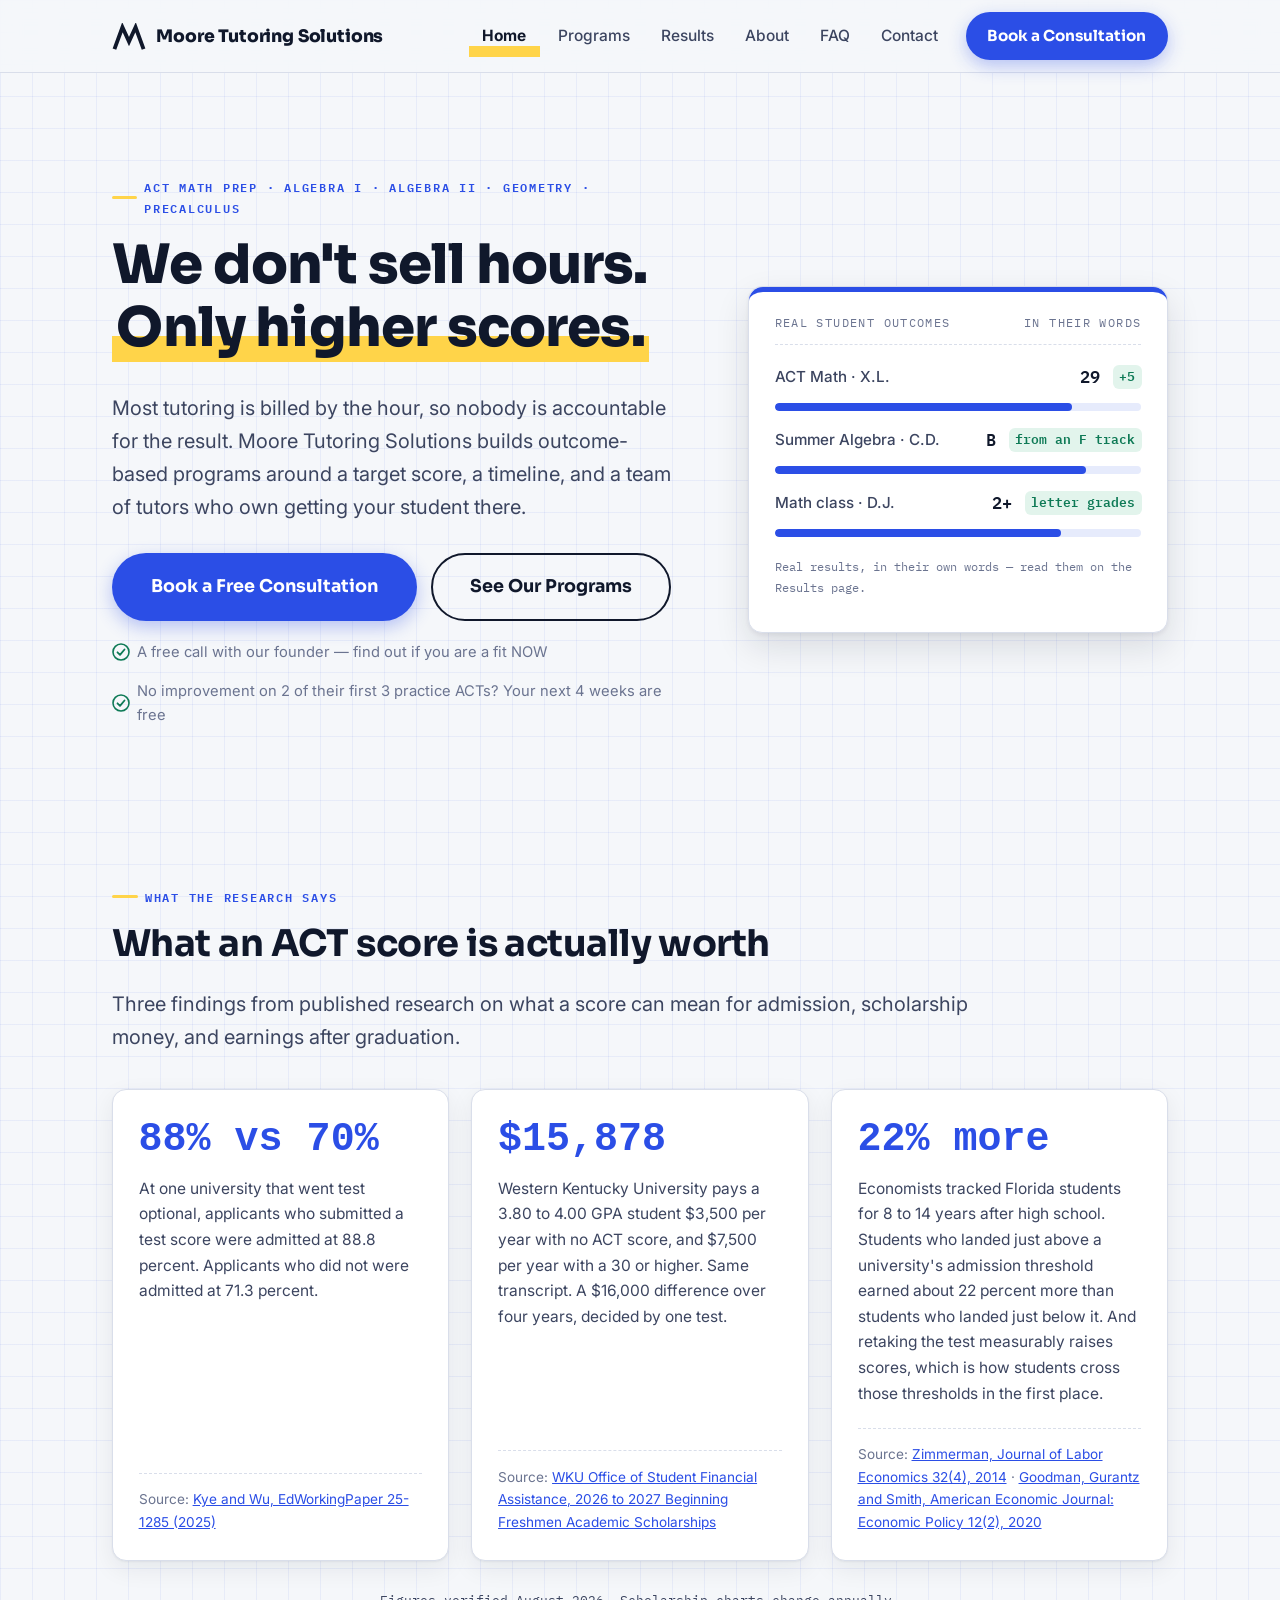
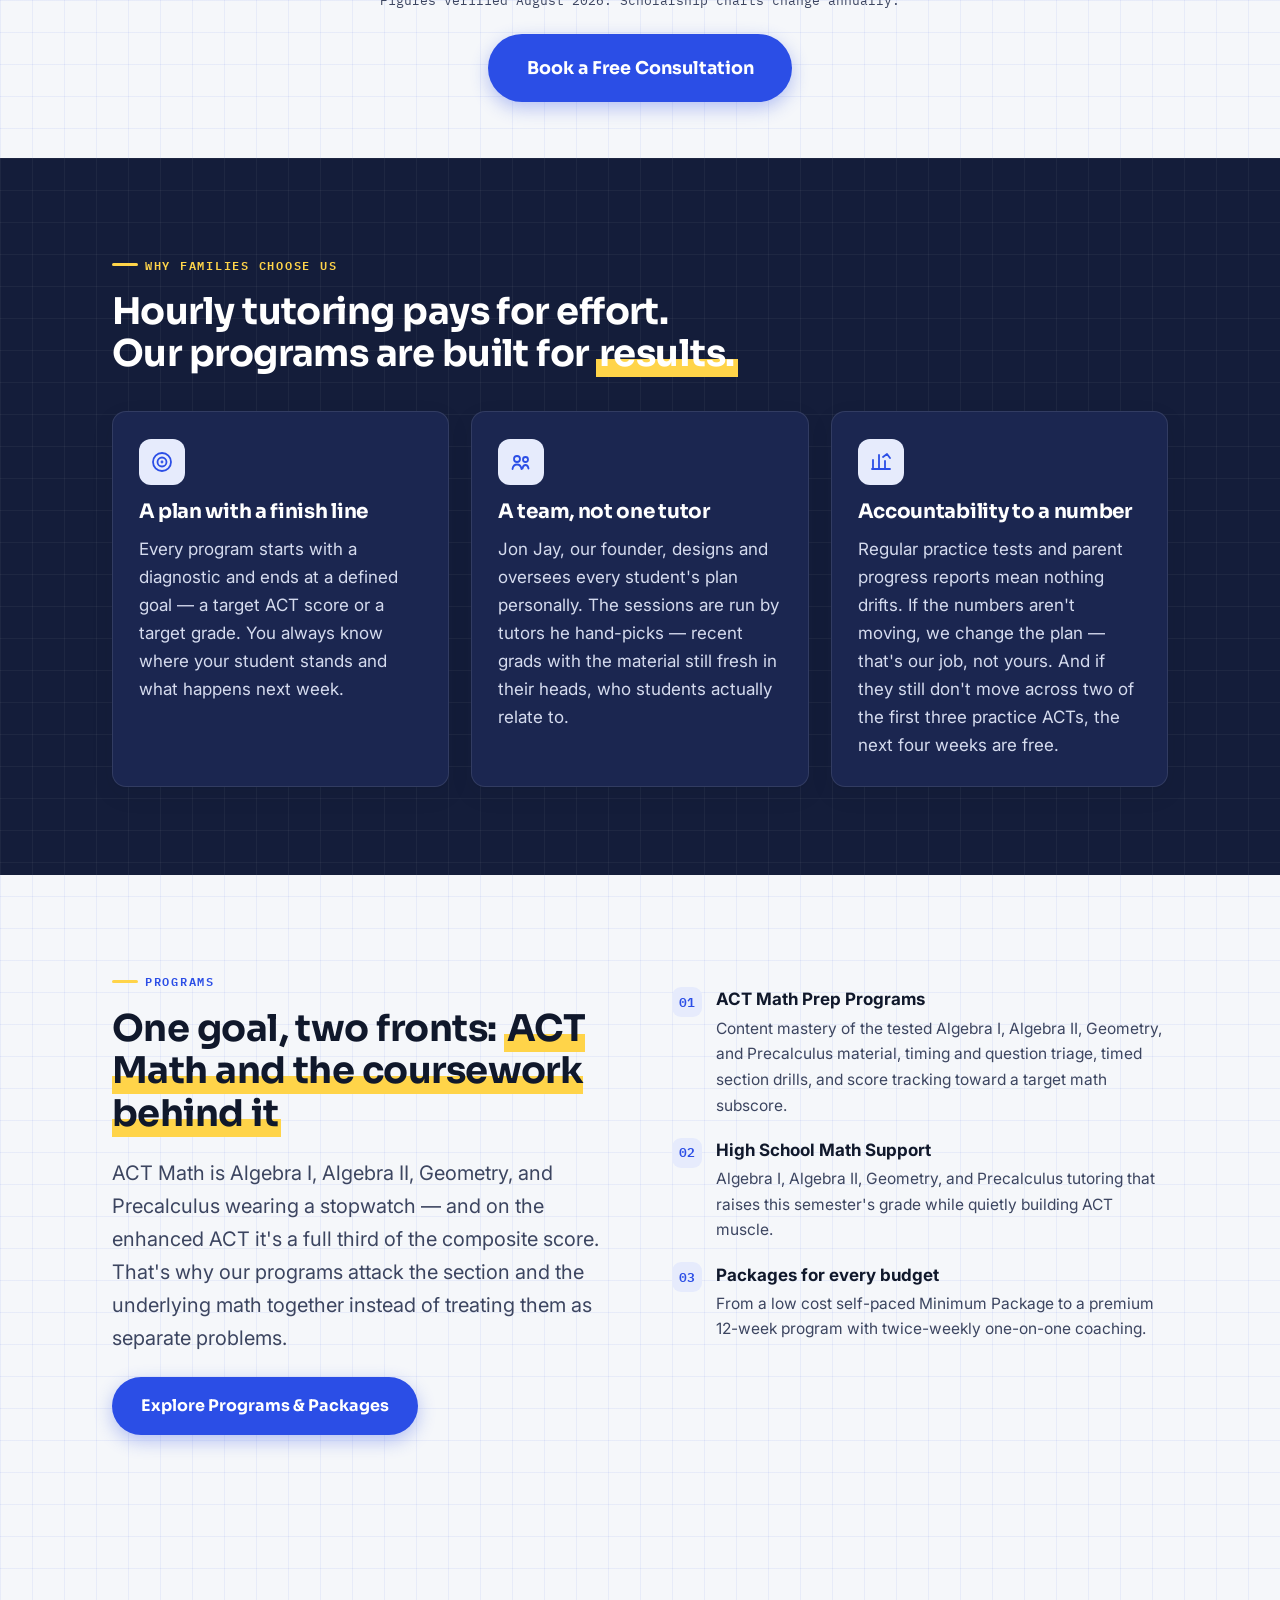
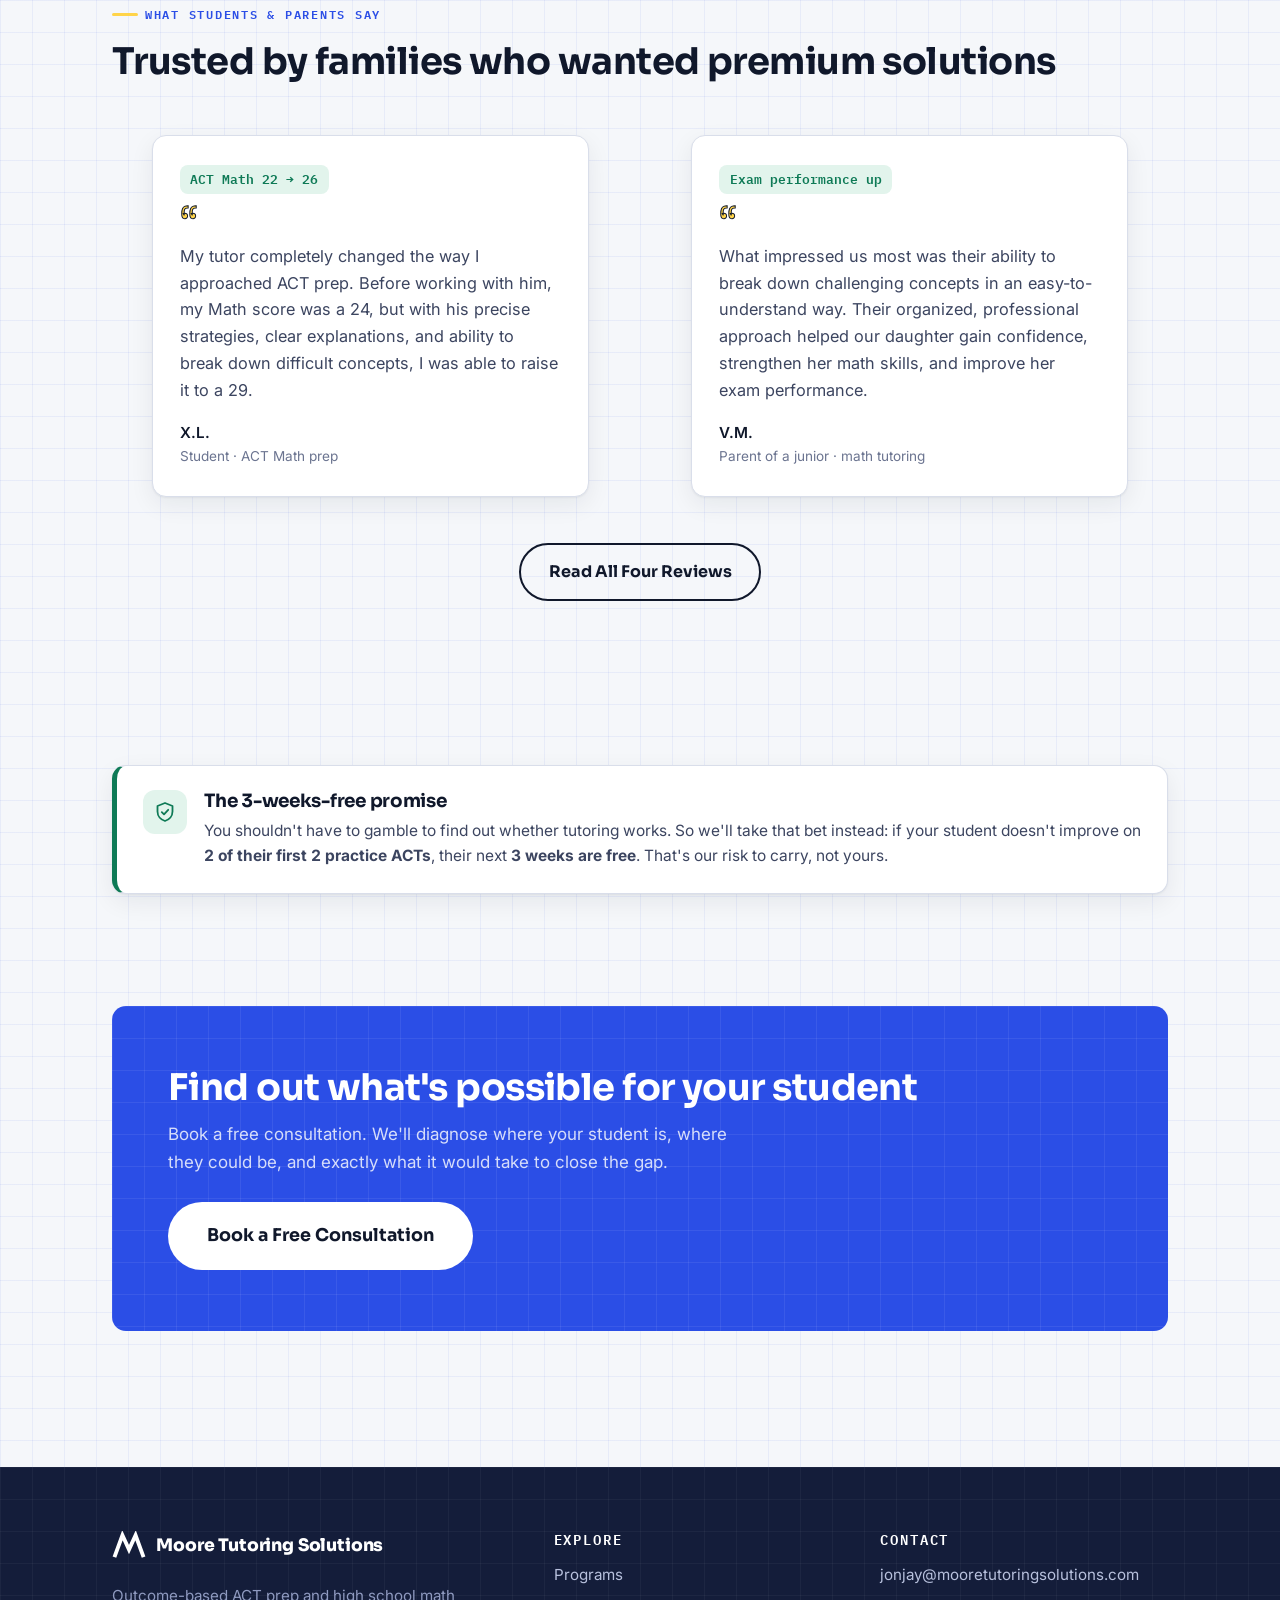
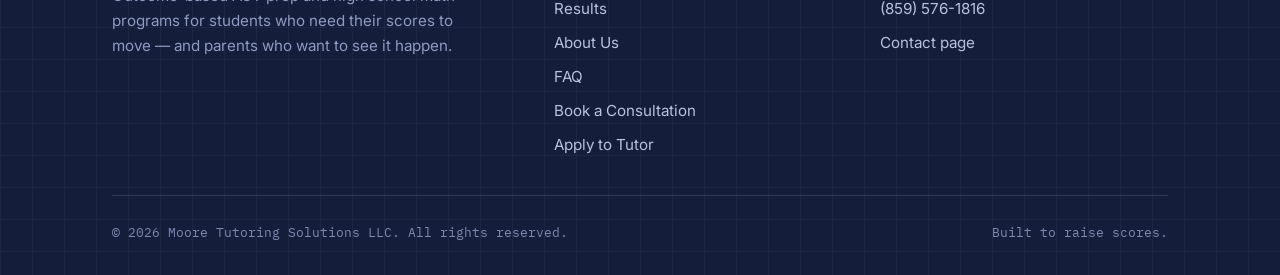
==== commit e0bb8cf5: "Price Raises and Testimonials all that" ====
--- a/index.html
+++ b/index.html
@@ -54,35 +54,45 @@
           <p class="hero__note">
             <svg width="18" height="18" viewBox="0 0 18 18" aria-hidden="true"><circle cx="9" cy="9" r="8" fill="none" stroke="#0e7a56" stroke-width="1.6"></circle><path d="M5.5 9.3 8 11.8l4.5-5.3" fill="none" stroke="#0e7a56" stroke-width="1.8" stroke-linecap="round" stroke-linejoin="round"></path></svg>
             A free call with our founder — find out if you are a fit NOW</p>
-        </div>
-
-        <!-- Hero visual: a stylized score report -->
-        <div class="scorecard" role="img" aria-label="Illustration of a student score report showing improvement across ACT sections">
+          <!-- EDIT: this line is the four-weeks-free promise. It is a real
+               financial commitment and is repeated on programs.html,
+               results.html, about.html, book.html and faq.html — if you
+               reword it, reword it everywhere. -->
+          <p class="hero__note" style="margin-top:.55rem">
+            <svg width="18" height="18" viewBox="0 0 18 18" aria-hidden="true"><circle cx="9" cy="9" r="8" fill="none" stroke="#0e7a56" stroke-width="1.6"></circle><path d="M5.5 9.3 8 11.8l4.5-5.3" fill="none" stroke="#0e7a56" stroke-width="1.8" stroke-linecap="round" stroke-linejoin="round"></path></svg>
+            No improvement on 2 of their first 3 practice ACTs? Your next 4 weeks are free</p>
+        </div>
+
+        <!-- Hero visual: a score report built from REAL results.
+             Every row below comes from a review on the Results page, credited
+             by that student's initials. Only put a number here that a real
+             student actually wrote down. -->
+        <div class="scorecard" role="img" aria-label="Score report of real student outcomes: ACT Math up five points to 29, a summer Algebra class finished with a B, and a math class grade up multiple letter grades">
           <div class="scorecard__head">
-            <span>Student progress report</span>
-            <span>MTS-042</span>
+            <span>Real student outcomes</span>
+            <span>In their words</span>
           </div>
           <div class="scorecard__rows">
             <div class="scorecard__row">
-              <span class="scorecard__label">ACT Composite</span>
+              <span class="scorecard__label">ACT Math · X.L.</span>
               <span class="scorecard__num" data-countup="">29</span>
               <span class="scorecard__delta" data-countup="">+5</span>
               <span class="scorecard__bar"><i style="width: 81%"></i></span>
             </div>
             <div class="scorecard__row">
-              <span class="scorecard__label">Math</span>
-              <span class="scorecard__num" data-countup="">30</span>
-              <span class="scorecard__delta" data-countup="">+6</span>
-              <span class="scorecard__bar"><i style="width: 83%"></i></span>
+              <span class="scorecard__label">Summer Algebra · C.D.</span>
+              <span class="scorecard__num">B</span>
+              <span class="scorecard__delta">from an F track</span>
+              <span class="scorecard__bar"><i style="width: 85%"></i></span>
             </div>
             <div class="scorecard__row">
-              <span class="scorecard__label">Algebra II · Semester grade</span>
-              <span class="scorecard__num">A−</span>
-              <span class="scorecard__delta">from C+</span>
-              <span class="scorecard__bar"><i style="width: 90%"></i></span>
-            </div>
-          </div>
-          <p class="scorecard__foot">Illustrative example — see the Results page for outcomes.</p>
+              <span class="scorecard__label">Math class · D.J.</span>
+              <span class="scorecard__num" data-countup="">2+</span>
+              <span class="scorecard__delta">letter grades</span>
+              <span class="scorecard__bar"><i style="width: 78%"></i></span>
+            </div>
+          </div>
+          <p class="scorecard__foot">Real results, in their own words — read them on the Results page.</p>
         </div>
       </div>
     </section>
@@ -118,7 +128,7 @@
               <svg width="24" height="24" viewBox="0 0 24 24" fill="none" stroke="currentColor" stroke-width="1.8" stroke-linecap="round" stroke-linejoin="round"><path d="M4 19V10M10 19V5M16 19v-8M21 19H3"></path><path d="M14 7l4-3 3 4" fill="none"></path></svg>
             </div>
             <h3>Accountability to a number</h3>
-            <p>Regular practice tests and parent progress reports mean nothing drifts. If the numbers aren't moving, we change the plan — that's our job, not yours.</p>
+            <p>Regular practice tests and parent progress reports mean nothing drifts. If the numbers aren't moving, we change the plan — that's our job, not yours. And if they still don't move across two of the first three practice ACTs, the next four weeks are free.</p>
           </article>
         </div>
       </div>
@@ -164,25 +174,44 @@
     <!-- ============ SOCIAL PROOF PREVIEW ============ -->
     <section class="section section--tight">
       <div class="wrap">
-        <p class="eyebrow">What parents say</p>
+        <p class="eyebrow">What students &amp; parents say</p>
         <h2>Trusted by families who wanted premium solutions</h2>
         <div class="card-grid card-grid--2">
-          <!-- PLACEHOLDER TESTIMONIALS: replace the quotes and names below with real
-               ones, then delete the <span class="placeholder-badge"> lines. -->
+          <!-- REAL TESTIMONIALS — these two are excerpts from the full reviews
+               on results.html, credited by the initials each person gave us.
+               Never put an invented quote here. -->
           <figure class="quote-card reveal">
-            <span class="placeholder-badge">Sample testimonial — replace with a real one</span>
-            <span class="result-chip" data-countup="">ACT 24 → 29</span>
-            <blockquote>The difference was the plan. Every week we knew the practice-test score, what it meant, and what the tutors were doing about it. Our son stopped dreading the ACT because it stopped feeling random.</blockquote>
-            <figcaption>Parent of a junior <span>ACT Score Builder program</span></figcaption>
+            <span class="result-chip" data-countup="">ACT Math 24 → 29</span>
+            <blockquote>My tutor completely changed the way I approached ACT prep. Before working with him, my Math score was a 24, but with his precise strategies, clear explanations, and ability to break down difficult concepts, I was able to raise it to a 29.</blockquote>
+            <figcaption>X.L. <span>Student · ACT Math prep</span></figcaption>
           </figure>
           <figure class="quote-card reveal">
-            <span class="placeholder-badge">Sample testimonial — replace with a real one</span>
-            <span class="result-chip" data-countup="">Algebra II: C+ → A−</span>
-            <blockquote>We'd tried hourly tutoring before and it just kept going with no end in sight. Moore gave us a defined program with a goal, and our daughter's grade — and her confidence — actually moved.</blockquote>
-            <figcaption>Parent of a sophomore <span>Score Builder program</span></figcaption>
+            <span class="result-chip">Exam performance up</span>
+            <blockquote>What impressed us most was their ability to break down challenging concepts in an easy-to-understand way. Their organized, professional approach helped our daughter gain confidence, strengthen her math skills, and improve her exam performance.</blockquote>
+            <figcaption>V.M. <span>Parent of a junior · math tutoring</span></figcaption>
           </figure>
         </div>
-        <p class="center" style="margin-top:1.8rem"><a class="btn btn--ghost" href="results.html">See More Results</a></p>
+        <p class="center" style="margin-top:1.8rem"><a class="btn btn--ghost" href="results.html">Read All Four Reviews</a></p>
+      </div>
+    </section>
+
+    <!-- ============ THE FOUR-WEEKS-FREE PROMISE ============
+         EDIT: this is a real financial promise — change the wording here and
+         it changes what you've committed to. The same promise appears on
+         programs.html, results.html, about.html, book.html and faq.html, plus
+         the second line under the hero buttons at the top of this page. Keep
+         them all saying the same thing. -->
+    <section class="section section--tight">
+      <div class="wrap">
+        <div class="guarantee reveal">
+          <span class="guarantee__icon" aria-hidden="true">
+            <svg width="24" height="24" viewBox="0 0 24 24" fill="none" stroke="currentColor" stroke-width="1.8" stroke-linecap="round" stroke-linejoin="round"><path d="M12 3l7.5 3v5.5c0 4.4-3.1 8.2-7.5 9.5-4.4-1.3-7.5-5.1-7.5-9.5V6z"></path><path d="M8.8 12.2l2.2 2.2 4.2-4.6"></path></svg>
+          </span>
+          <div>
+            <h3>The <span data-countup="">4</span>-weeks-free promise</h3>
+            <p>You shouldn't have to gamble to find out whether tutoring works. So we'll take that bet instead: if your student doesn't improve on <strong><span data-countup="">2</span> of their first <span data-countup="">3</span> practice ACTs</strong>, their next <strong><span data-countup="">4</span> weeks are free</strong>. That's our risk to carry, not yours.</p>
+          </div>
+        </div>
       </div>
     </section>
 
--- a/css/styles.css
+++ b/css/styles.css
@@ -917,6 +917,16 @@
   flex: 1;
 }
 
+/* Longer reviews run to more than one paragraph. Keep them spaced from each
+   other but flush with the name underneath. */
+.quote-card blockquote p {
+  margin: 0 0 0.9em;
+}
+
+.quote-card blockquote p:last-child {
+  margin-bottom: 0;
+}
+
 .quote-card blockquote::before {
   content: "“";
   display: block;
@@ -1176,6 +1186,51 @@
   border-radius: var(--radius);
   box-shadow: var(--shadow-lift);
   padding: clamp(1.6rem, 4vw, 2.4rem);
+}
+
+/* A form card standing on its own (not in a two-column split) — kept narrow
+   enough to stay readable on a wide screen. */
+.form-card--centered {
+  max-width: 820px;
+  margin: 0 auto;
+}
+
+/* ---------- Embedded Google Form (apply page) ----------
+   The form itself lives in Google Forms; this is just the window onto it.
+
+   A browser cannot measure the height of a page belonging to another site,
+   so these heights are set by hand. Err on the tall side: an iframe taller
+   than its form just shows a little extra of the form's own background,
+   while one that's too short traps the visitor in a second scrollbar inside
+   the page — and people miss questions that way.
+
+   Measured at the time of writing: the longest page of the application (the
+   first one, with five questions) needs about 1260px once Google's own
+   640px-wide question column stops shrinking.
+
+   IF A PAGE OF THE FORM LOOKS CUT OFF, or a scrollbar appears down the
+   right-hand side of the form itself, raise the matching number below. */
+.form-embed {
+  margin-top: 1.5rem;
+  border: 1px solid var(--line);
+  border-radius: var(--radius-sm);
+  overflow: hidden;
+  background: var(--paper);
+}
+
+.form-embed iframe {
+  display: block;
+  width: 100%;
+  height: 1320px;
+  border: 0;
+}
+
+/* Below roughly 760px the window is narrower than Google's 640px question
+   column, so the questions start wrapping and the form grows taller. */
+@media (max-width: 760px) {
+  .form-embed iframe {
+    height: 1620px;
+  }
 }
 
 .form-grid {
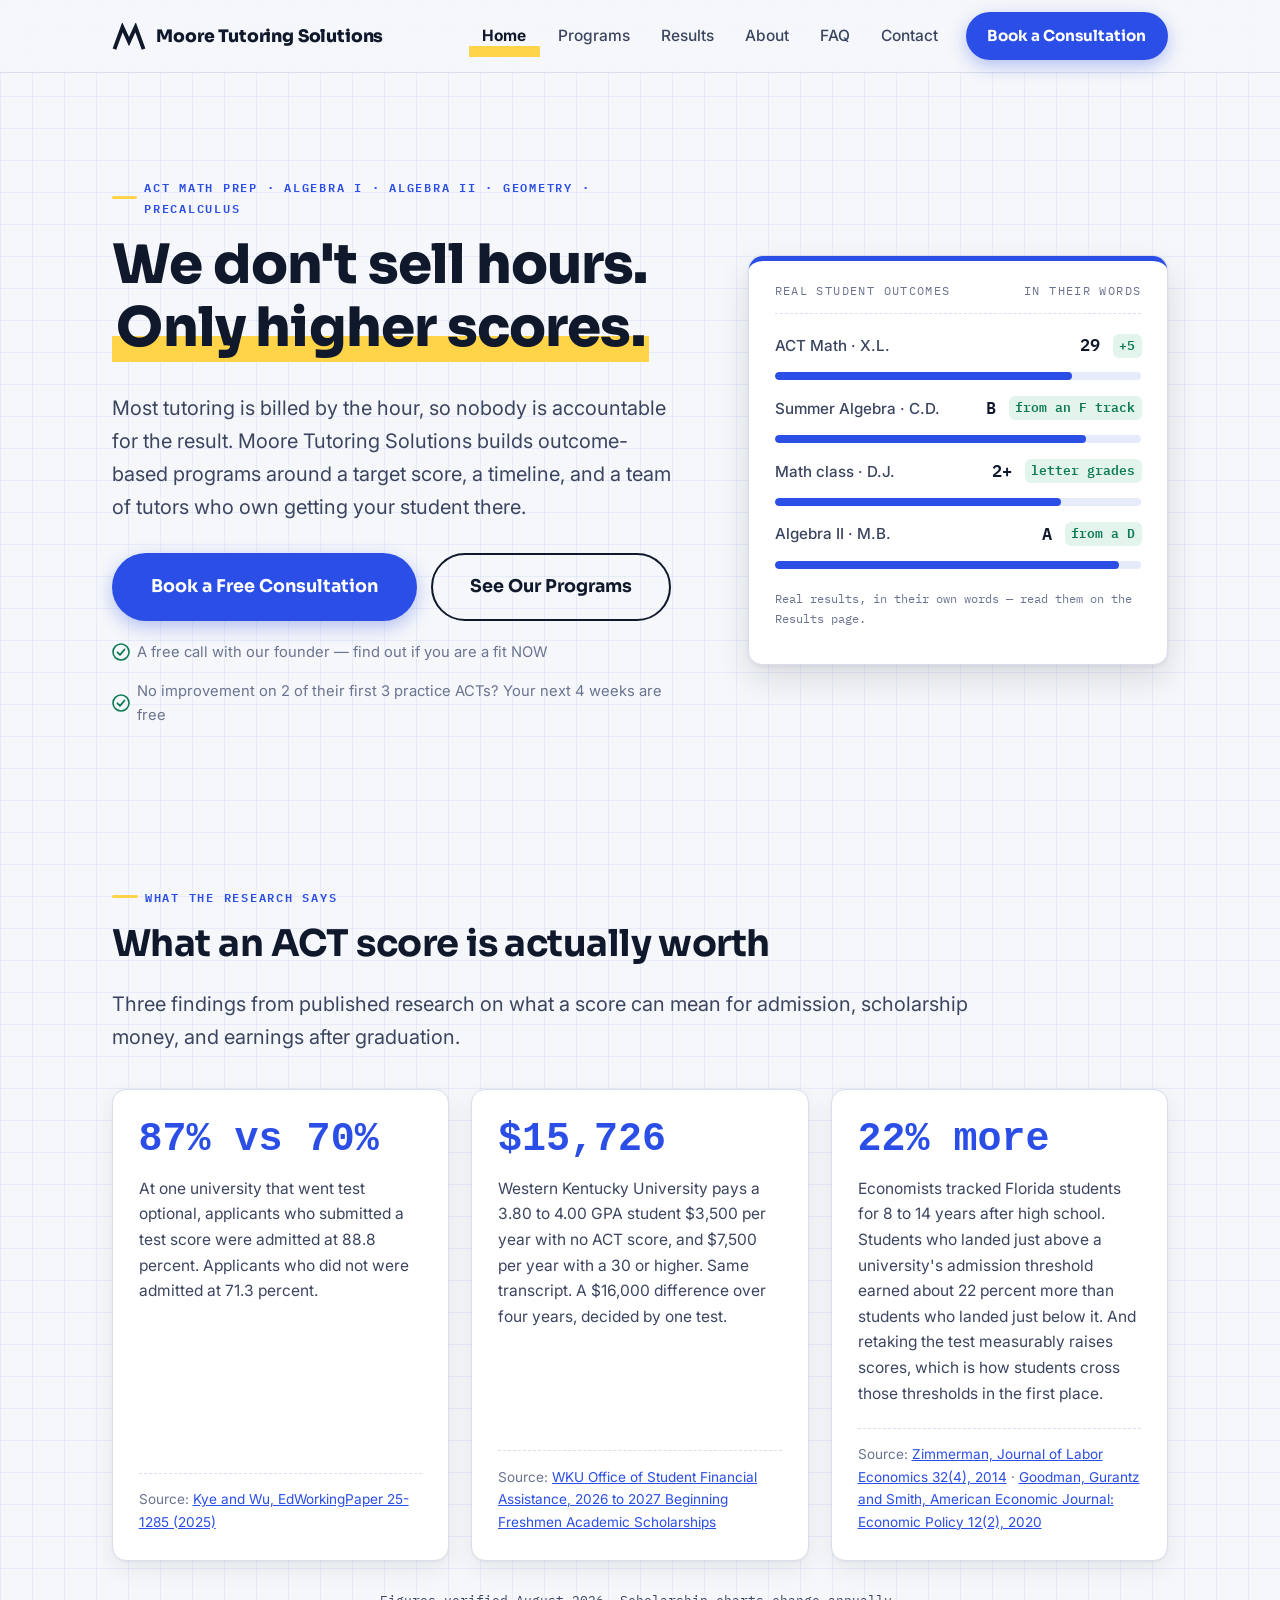
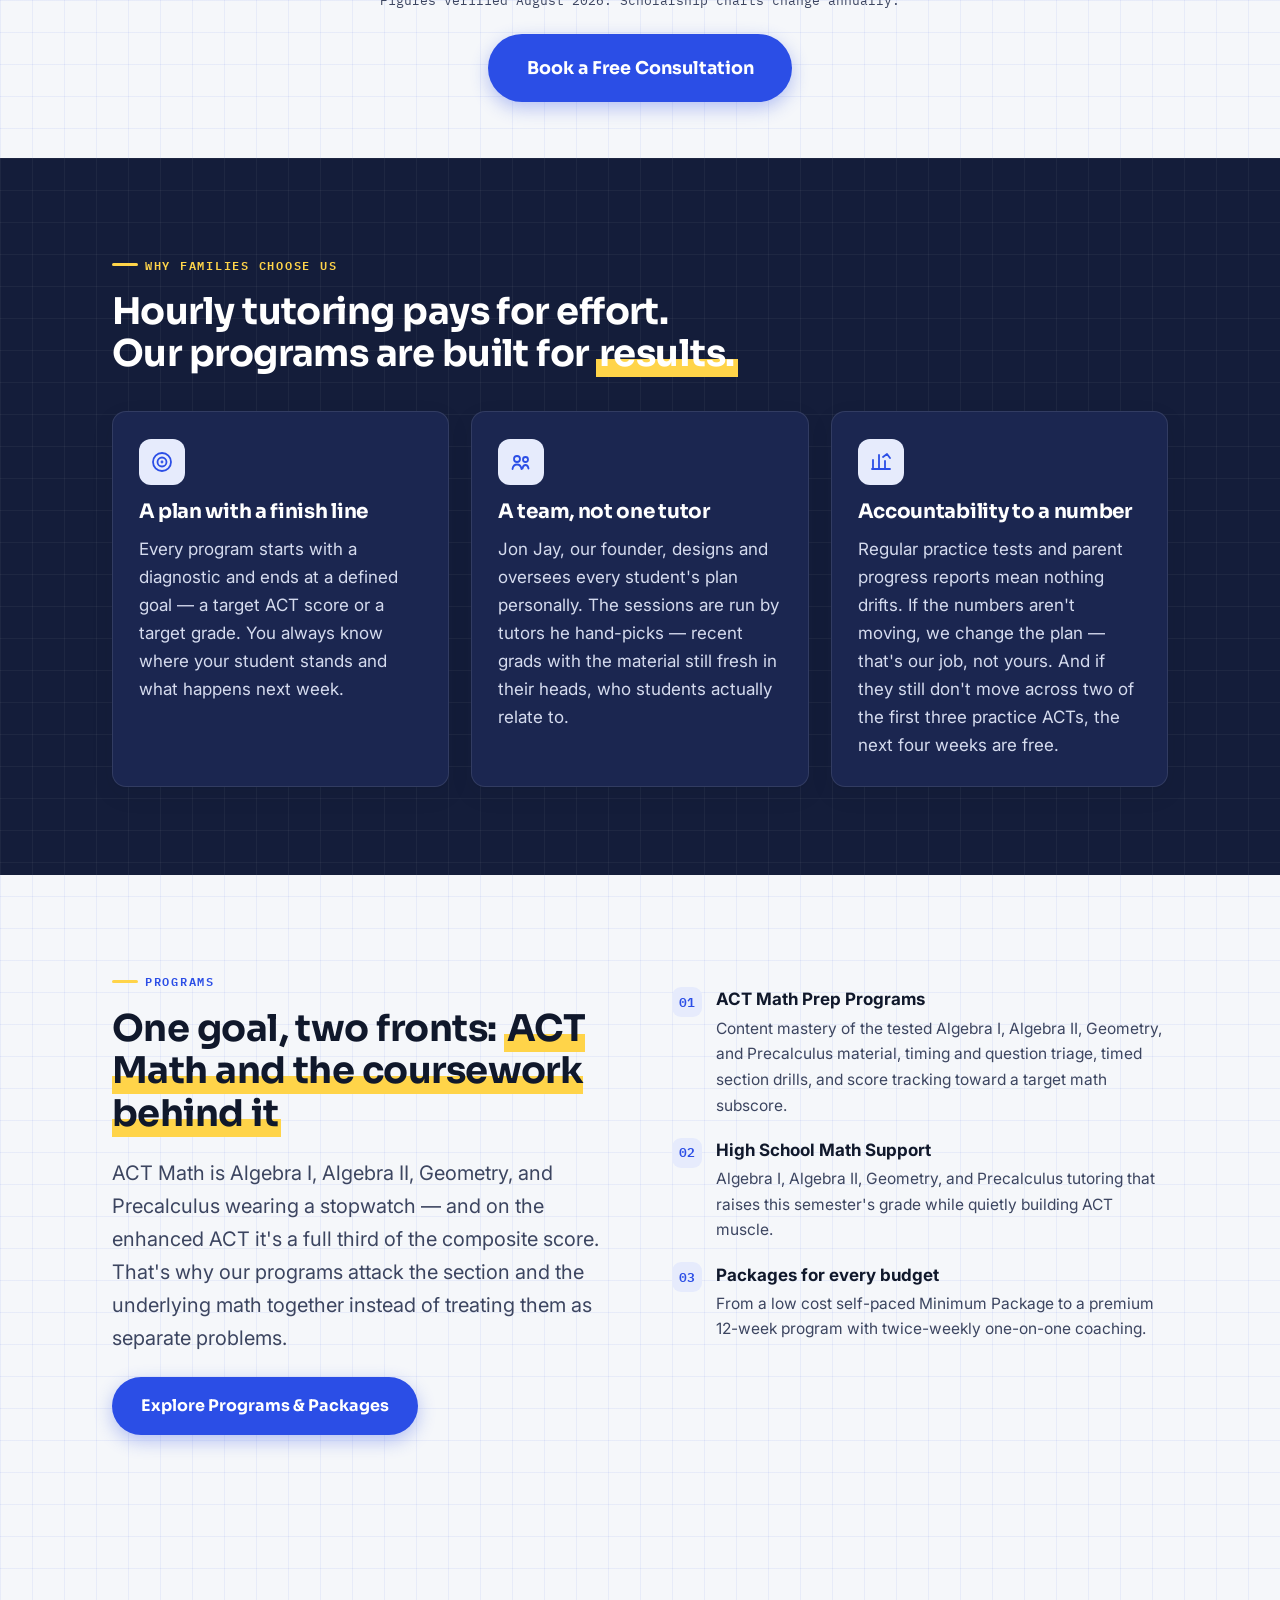
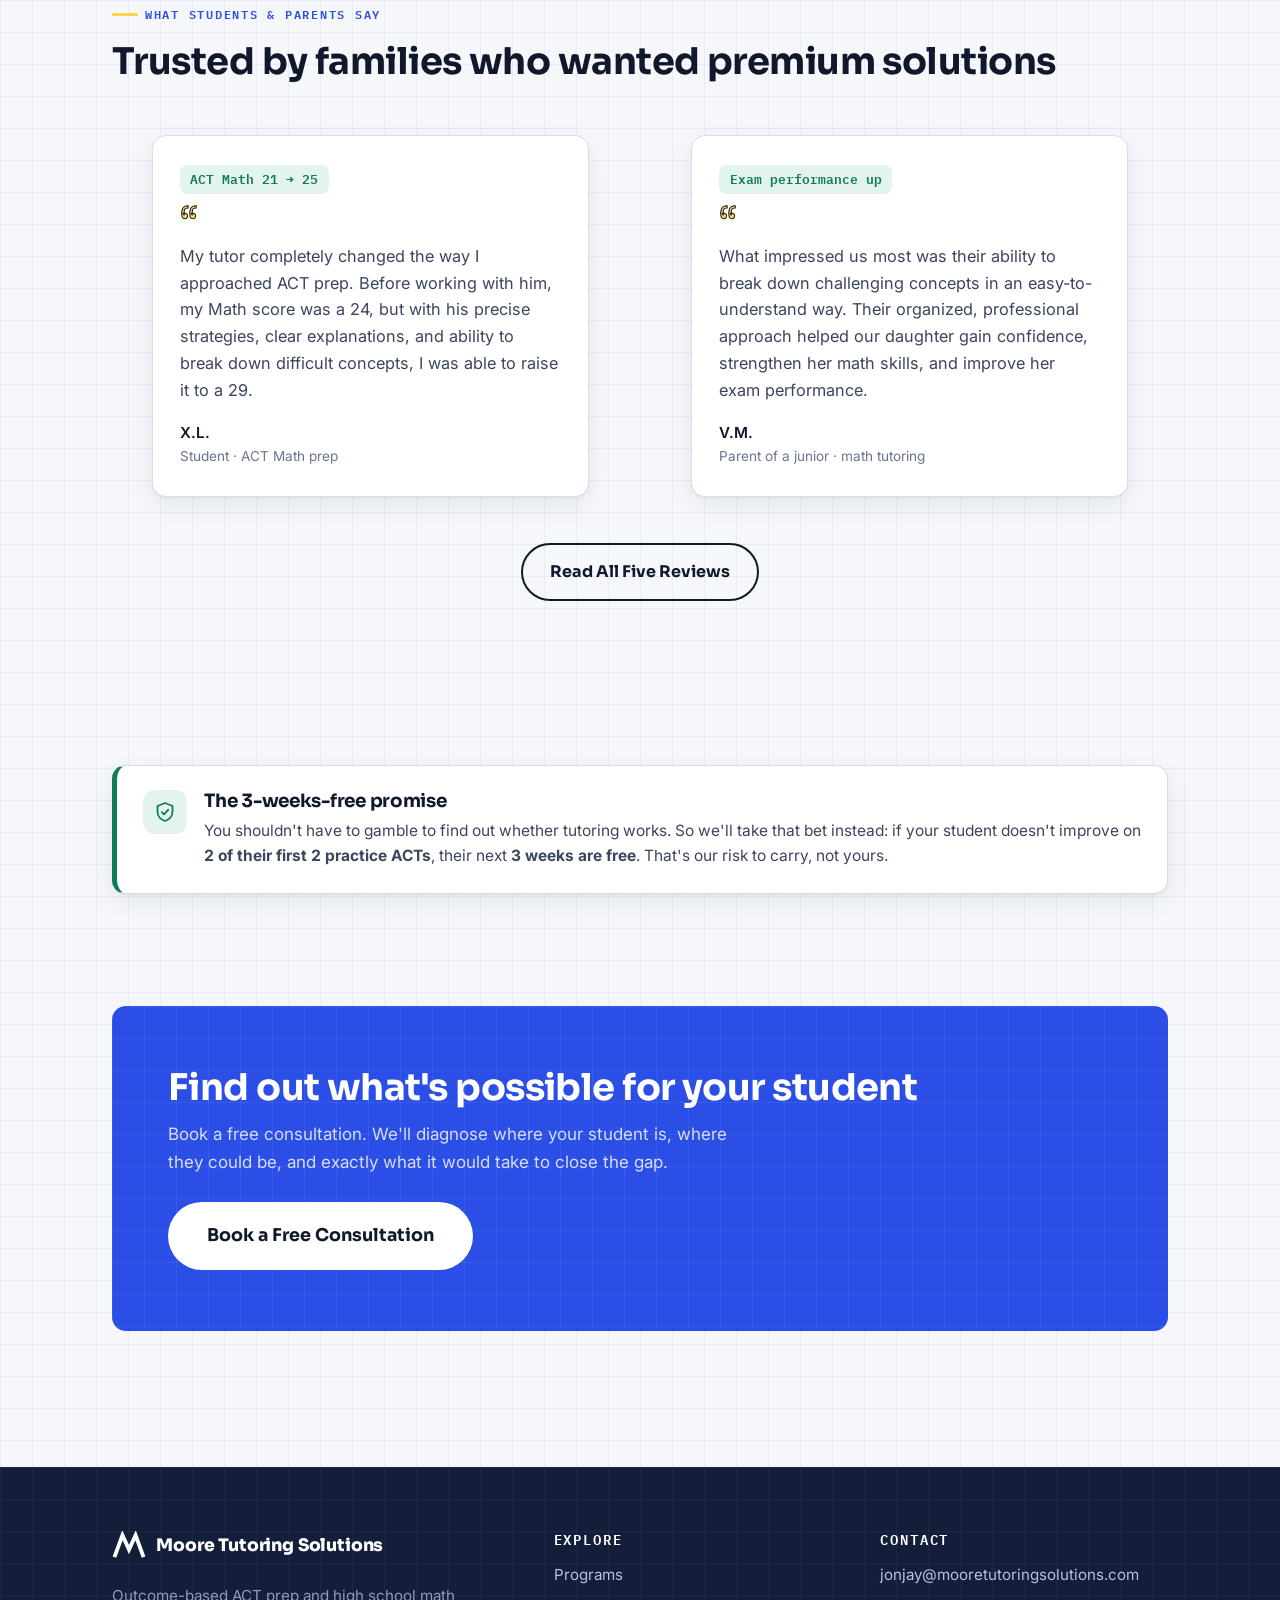
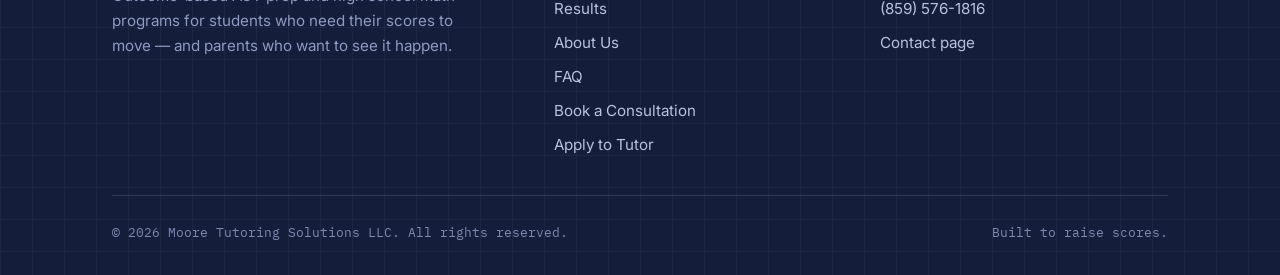
==== commit 8f57a5a2: "Adding Mason's test that" ====
--- a/index.html
+++ b/index.html
@@ -67,7 +67,7 @@
              Every row below comes from a review on the Results page, credited
              by that student's initials. Only put a number here that a real
              student actually wrote down. -->
-        <div class="scorecard" role="img" aria-label="Score report of real student outcomes: ACT Math up five points to 29, a summer Algebra class finished with a B, and a math class grade up multiple letter grades">
+        <div class="scorecard" role="img" aria-label="Score report of real student outcomes: ACT Math up five points to 29, a summer Algebra class finished with a B, a math class grade up multiple letter grades, and an Algebra II grade taken from a D to an A">
           <div class="scorecard__head">
             <span>Real student outcomes</span>
             <span>In their words</span>
@@ -90,6 +90,12 @@
               <span class="scorecard__num" data-countup="">2+</span>
               <span class="scorecard__delta">letter grades</span>
               <span class="scorecard__bar"><i style="width: 78%"></i></span>
+            </div>
+            <div class="scorecard__row">
+              <span class="scorecard__label">Algebra II · M.B.</span>
+              <span class="scorecard__num">A</span>
+              <span class="scorecard__delta">from a D</span>
+              <span class="scorecard__bar"><i style="width: 94%"></i></span>
             </div>
           </div>
           <p class="scorecard__foot">Real results, in their own words — read them on the Results page.</p>
@@ -191,7 +197,7 @@
             <figcaption>V.M. <span>Parent of a junior · math tutoring</span></figcaption>
           </figure>
         </div>
-        <p class="center" style="margin-top:1.8rem"><a class="btn btn--ghost" href="results.html">Read All Four Reviews</a></p>
+        <p class="center" style="margin-top:1.8rem"><a class="btn btn--ghost" href="results.html">Read All Five Reviews</a></p>
       </div>
     </section>
 
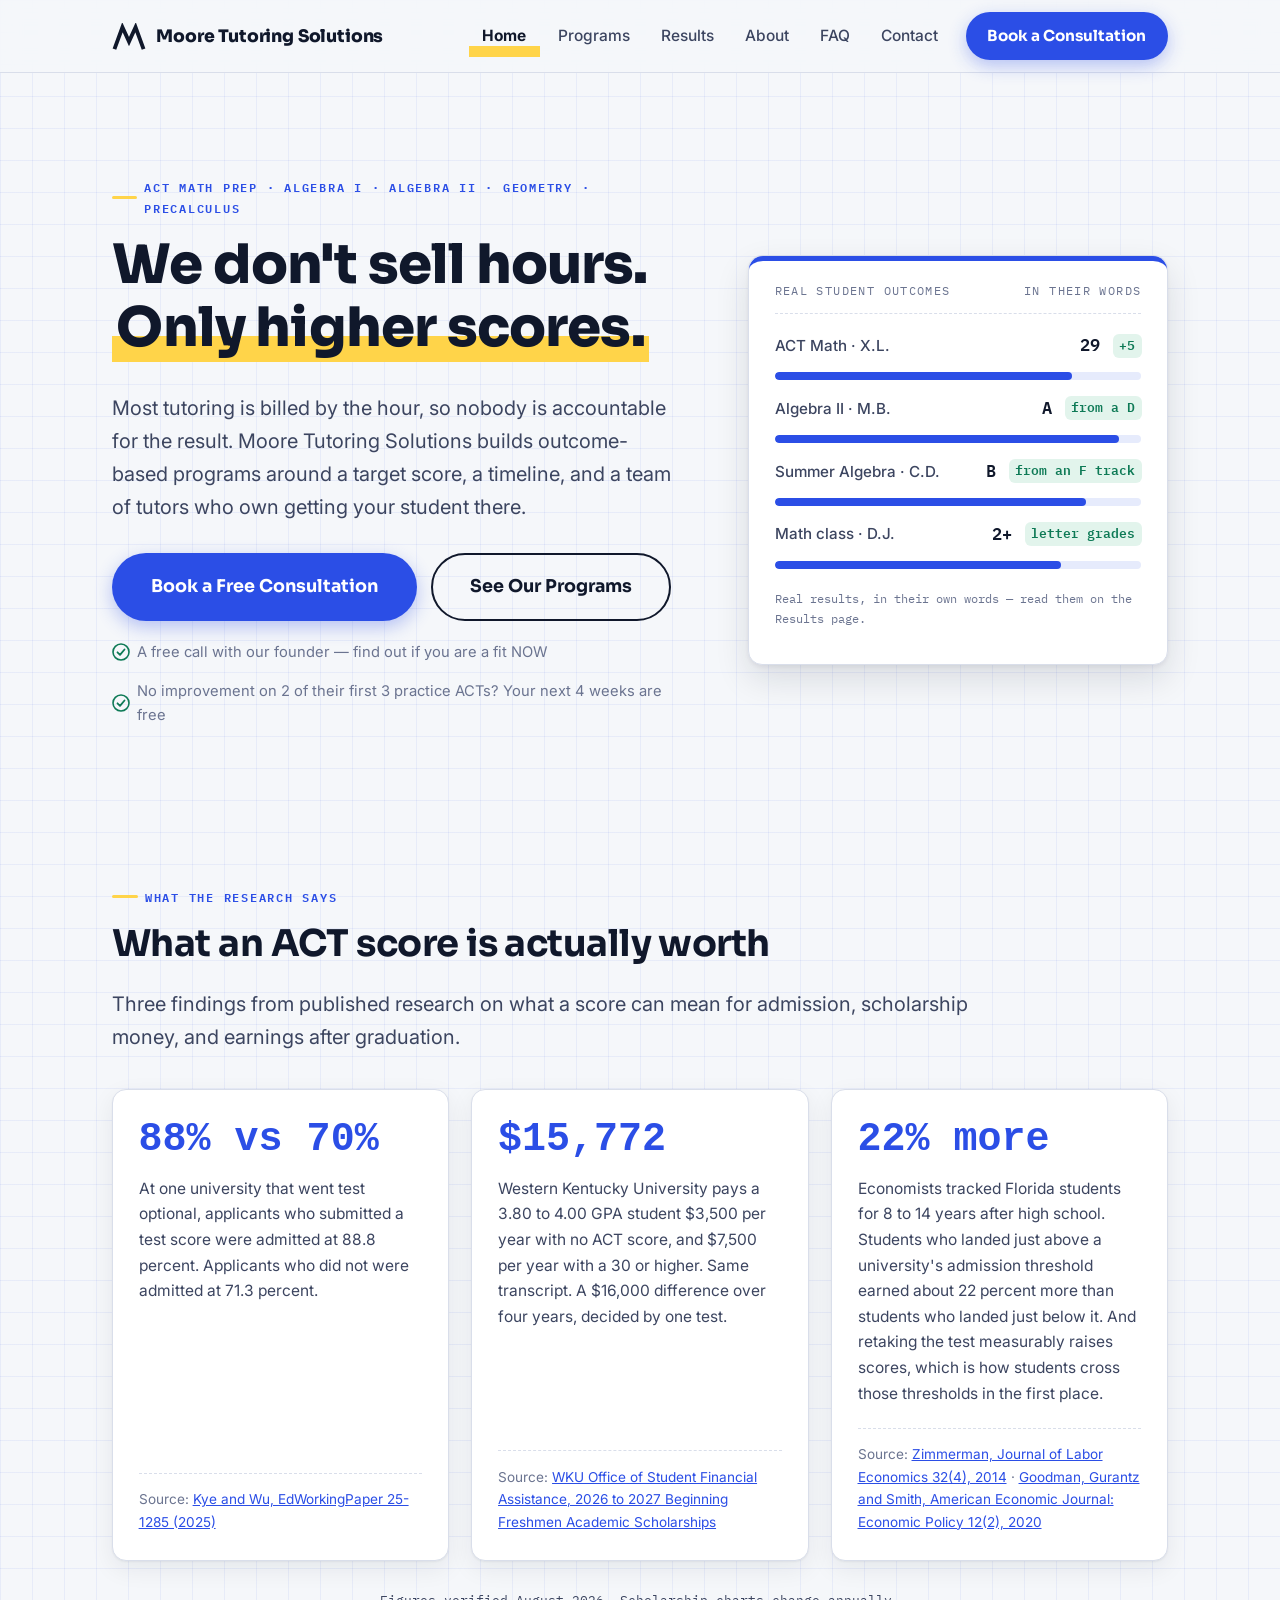
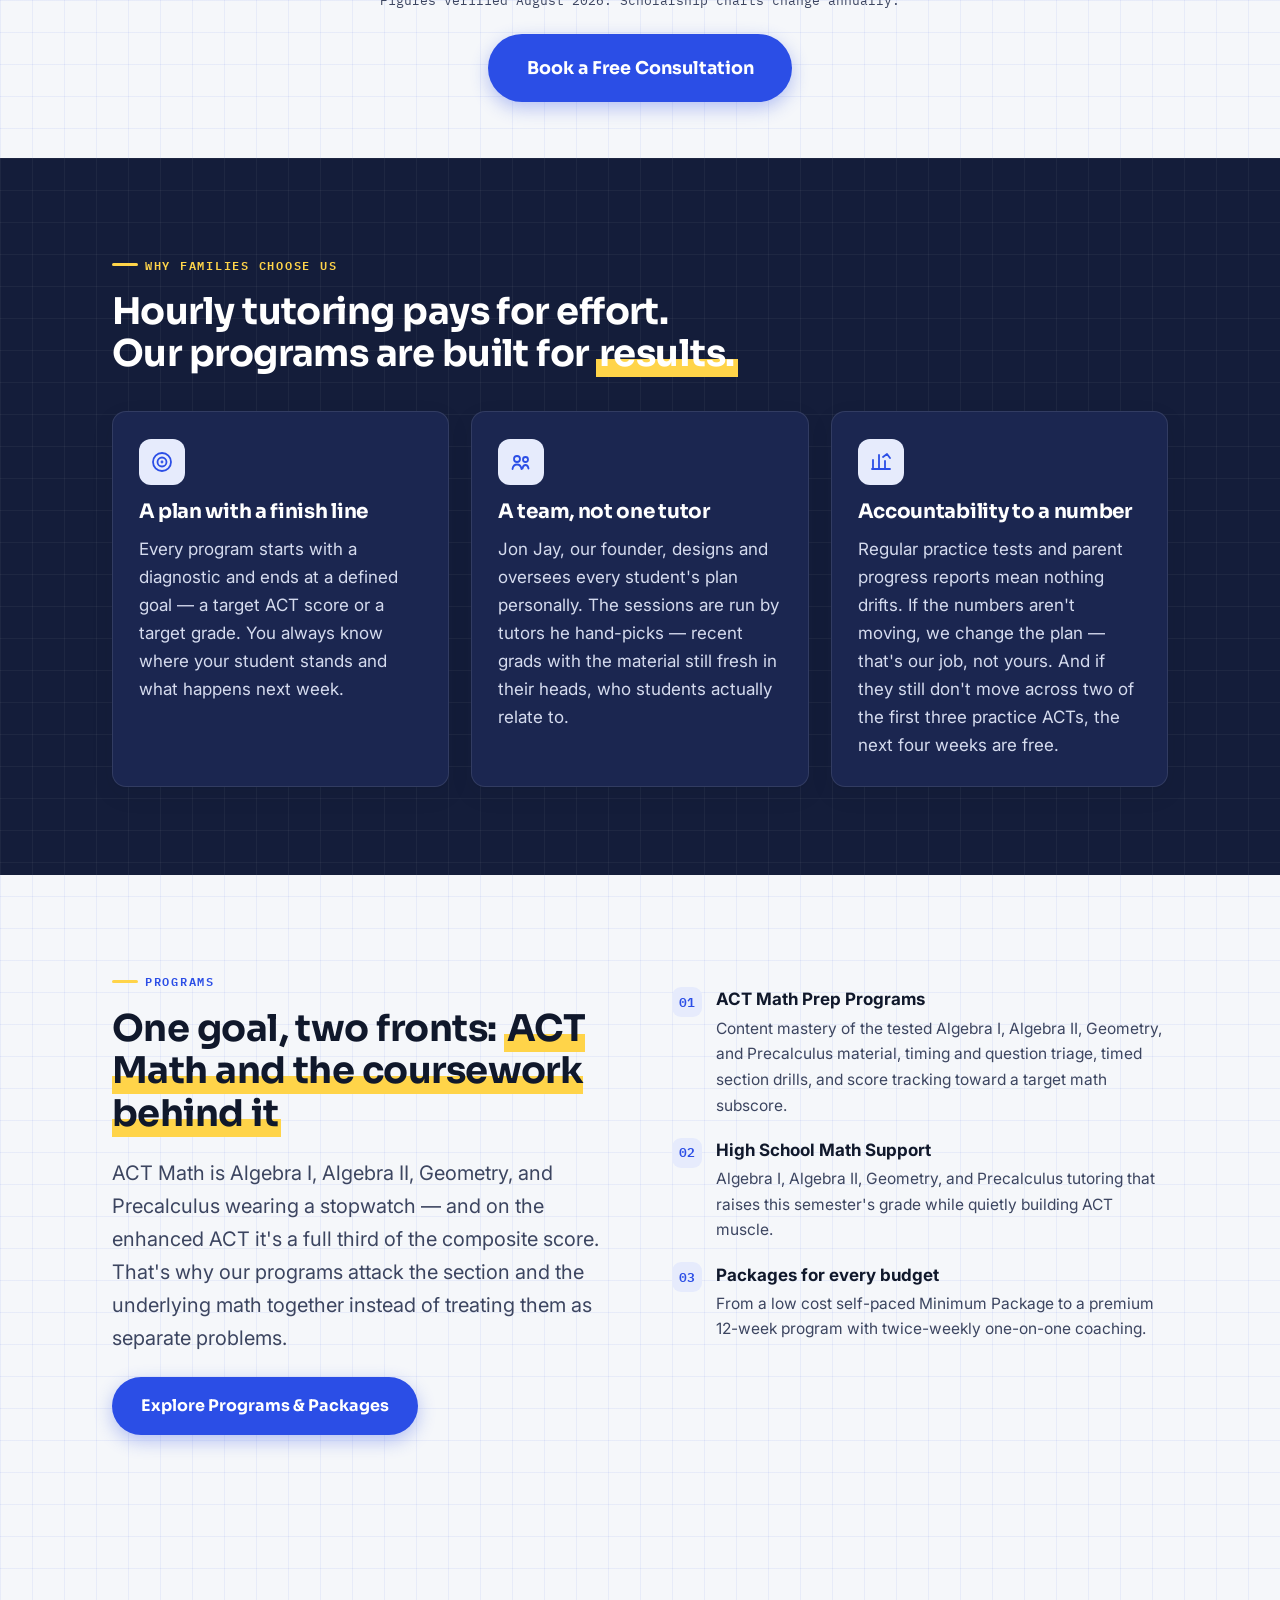
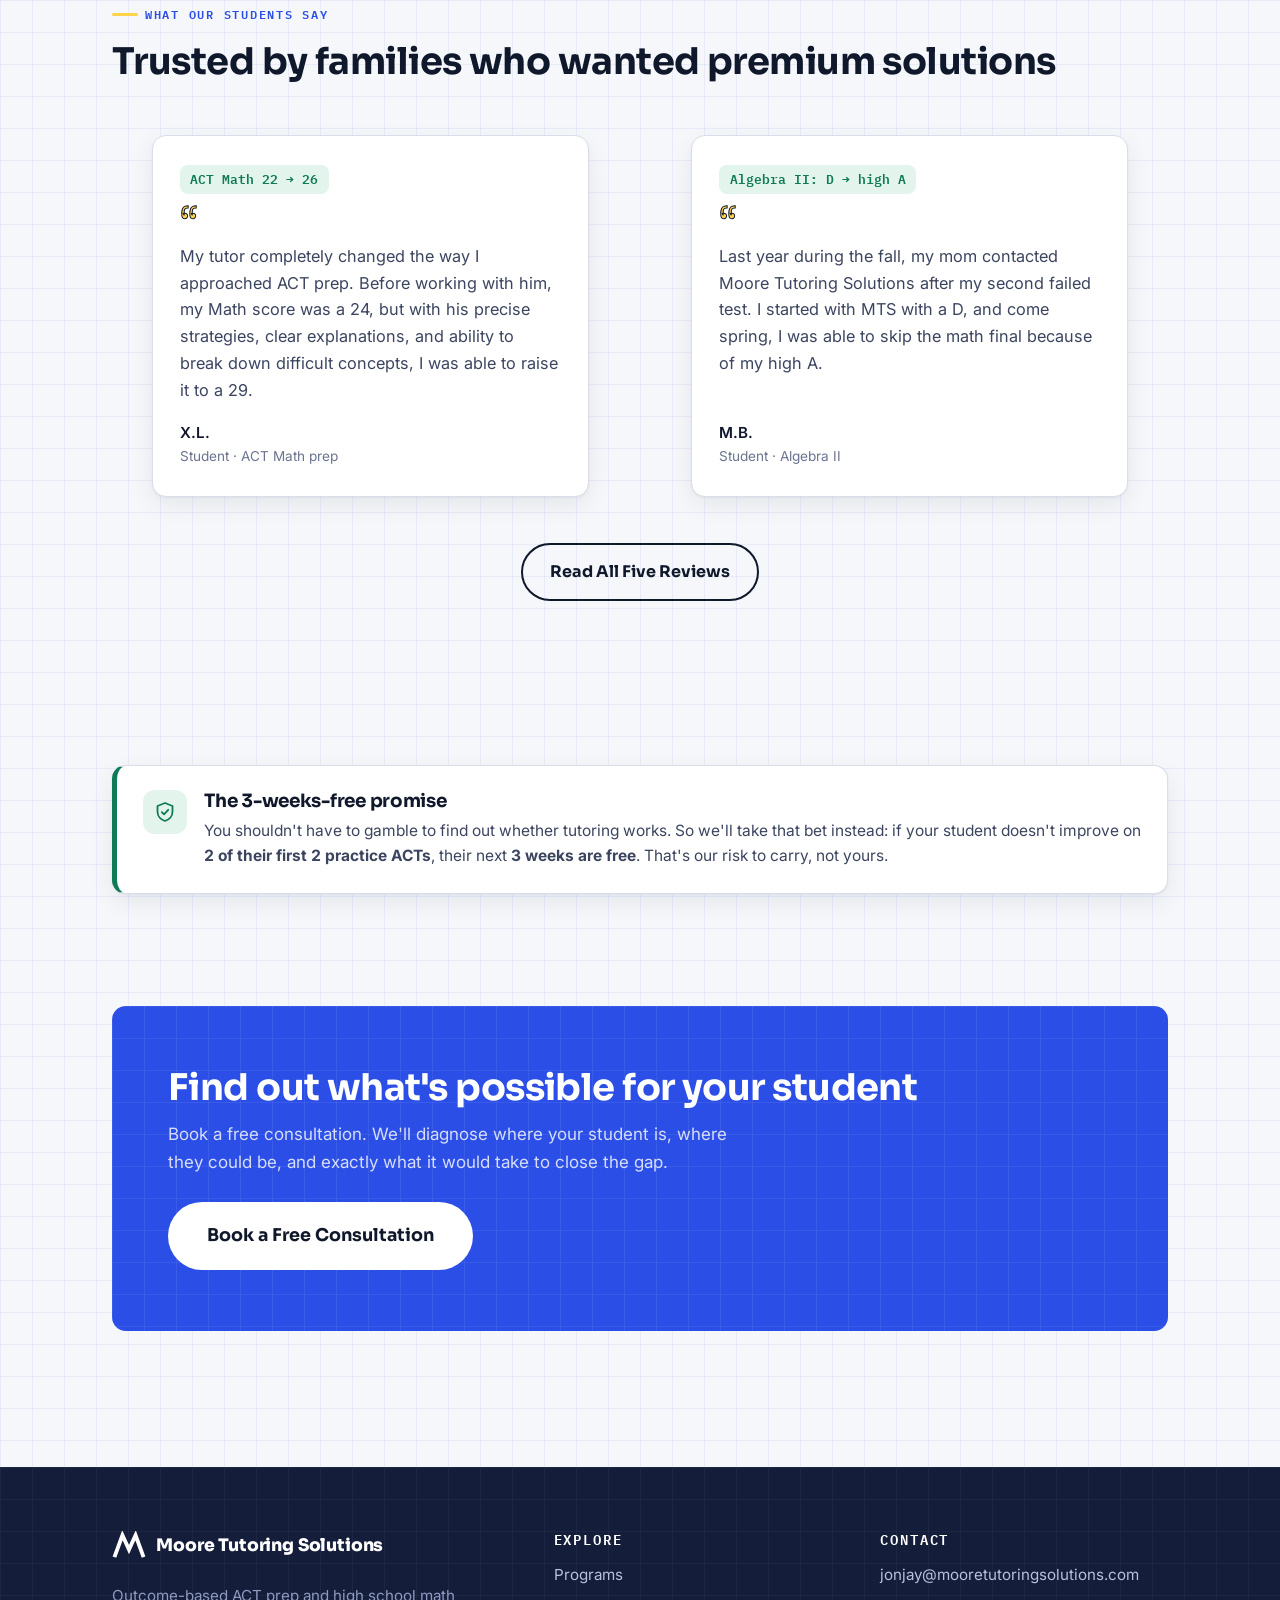
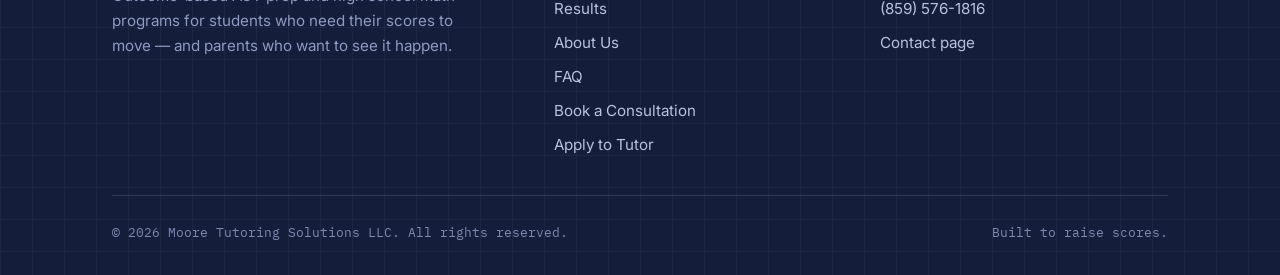
==== commit cfac6e71: "prioritizing referrals that" ====
--- a/index.html
+++ b/index.html
@@ -67,7 +67,7 @@
              Every row below comes from a review on the Results page, credited
              by that student's initials. Only put a number here that a real
              student actually wrote down. -->
-        <div class="scorecard" role="img" aria-label="Score report of real student outcomes: ACT Math up five points to 29, a summer Algebra class finished with a B, a math class grade up multiple letter grades, and an Algebra II grade taken from a D to an A">
+        <div class="scorecard" role="img" aria-label="Score report of real student outcomes: ACT Math up five points to 29, an Algebra II grade taken from a D to an A, a summer Algebra class finished with a B, and a math class grade up multiple letter grades">
           <div class="scorecard__head">
             <span>Real student outcomes</span>
             <span>In their words</span>
@@ -80,6 +80,12 @@
               <span class="scorecard__bar"><i style="width: 81%"></i></span>
             </div>
             <div class="scorecard__row">
+              <span class="scorecard__label">Algebra II · M.B.</span>
+              <span class="scorecard__num">A</span>
+              <span class="scorecard__delta">from a D</span>
+              <span class="scorecard__bar"><i style="width: 94%"></i></span>
+            </div>
+            <div class="scorecard__row">
               <span class="scorecard__label">Summer Algebra · C.D.</span>
               <span class="scorecard__num">B</span>
               <span class="scorecard__delta">from an F track</span>
@@ -90,12 +96,6 @@
               <span class="scorecard__num" data-countup="">2+</span>
               <span class="scorecard__delta">letter grades</span>
               <span class="scorecard__bar"><i style="width: 78%"></i></span>
-            </div>
-            <div class="scorecard__row">
-              <span class="scorecard__label">Algebra II · M.B.</span>
-              <span class="scorecard__num">A</span>
-              <span class="scorecard__delta">from a D</span>
-              <span class="scorecard__bar"><i style="width: 94%"></i></span>
             </div>
           </div>
           <p class="scorecard__foot">Real results, in their own words — read them on the Results page.</p>
@@ -180,21 +180,23 @@
     <!-- ============ SOCIAL PROOF PREVIEW ============ -->
     <section class="section section--tight">
       <div class="wrap">
-        <p class="eyebrow">What students &amp; parents say</p>
+        <p class="eyebrow">What our students say</p>
         <h2>Trusted by families who wanted premium solutions</h2>
         <div class="card-grid card-grid--2">
-          <!-- REAL TESTIMONIALS — these two are excerpts from the full reviews
-               on results.html, credited by the initials each person gave us.
-               Never put an invented quote here. -->
+          <!-- REAL TESTIMONIALS — these two are the headline reviews (X.L. and
+               M.B.), taken from the full set on results.html and credited by
+               the initials each person gave us. Never put an invented quote
+               here. The parent review (V.M.) and the other two live on the
+               Results page. -->
           <figure class="quote-card reveal">
             <span class="result-chip" data-countup="">ACT Math 24 → 29</span>
             <blockquote>My tutor completely changed the way I approached ACT prep. Before working with him, my Math score was a 24, but with his precise strategies, clear explanations, and ability to break down difficult concepts, I was able to raise it to a 29.</blockquote>
             <figcaption>X.L. <span>Student · ACT Math prep</span></figcaption>
           </figure>
           <figure class="quote-card reveal">
-            <span class="result-chip">Exam performance up</span>
-            <blockquote>What impressed us most was their ability to break down challenging concepts in an easy-to-understand way. Their organized, professional approach helped our daughter gain confidence, strengthen her math skills, and improve her exam performance.</blockquote>
-            <figcaption>V.M. <span>Parent of a junior · math tutoring</span></figcaption>
+            <span class="result-chip">Algebra II: D → high A</span>
+            <blockquote>Last year during the fall, my mom contacted Moore Tutoring Solutions after my second failed test. I started with MTS with a D, and come spring, I was able to skip the math final because of my high A.</blockquote>
+            <figcaption>M.B. <span>Student · Algebra II</span></figcaption>
           </figure>
         </div>
         <p class="center" style="margin-top:1.8rem"><a class="btn btn--ghost" href="results.html">Read All Five Reviews</a></p>
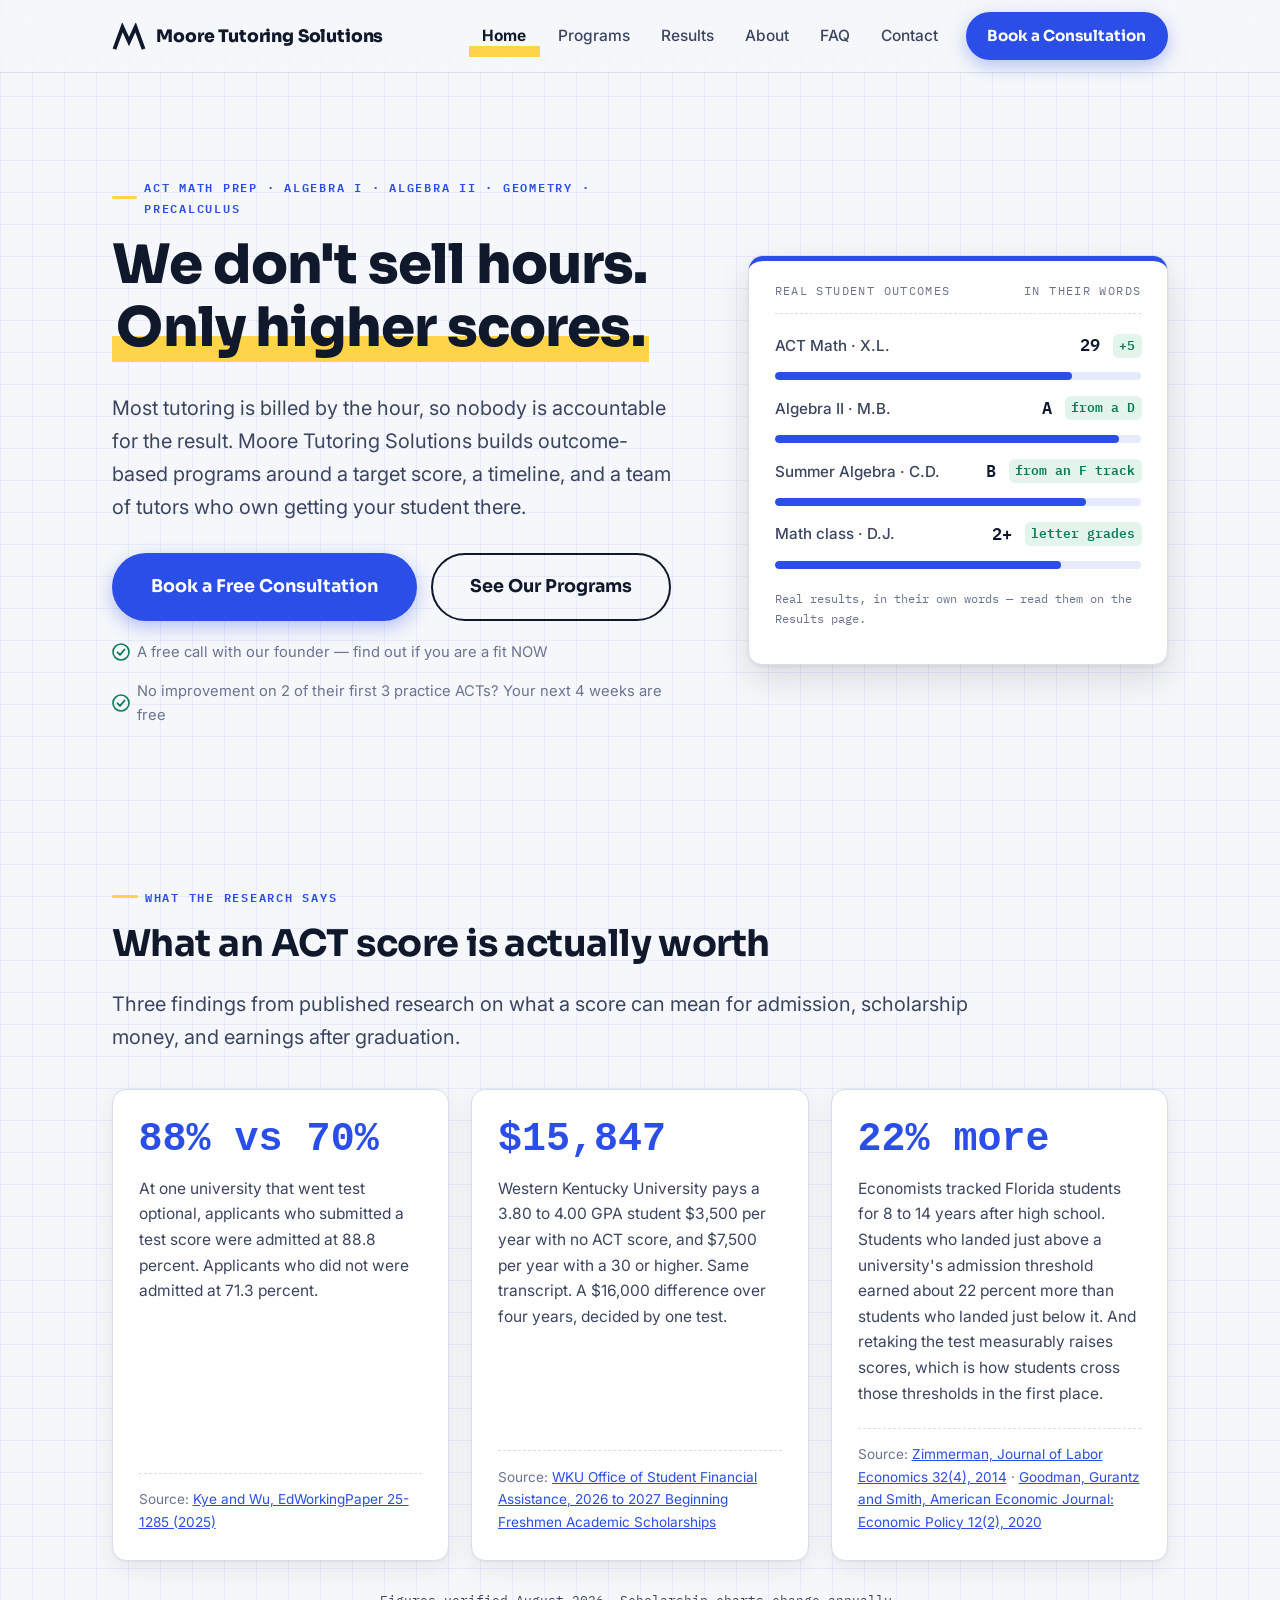
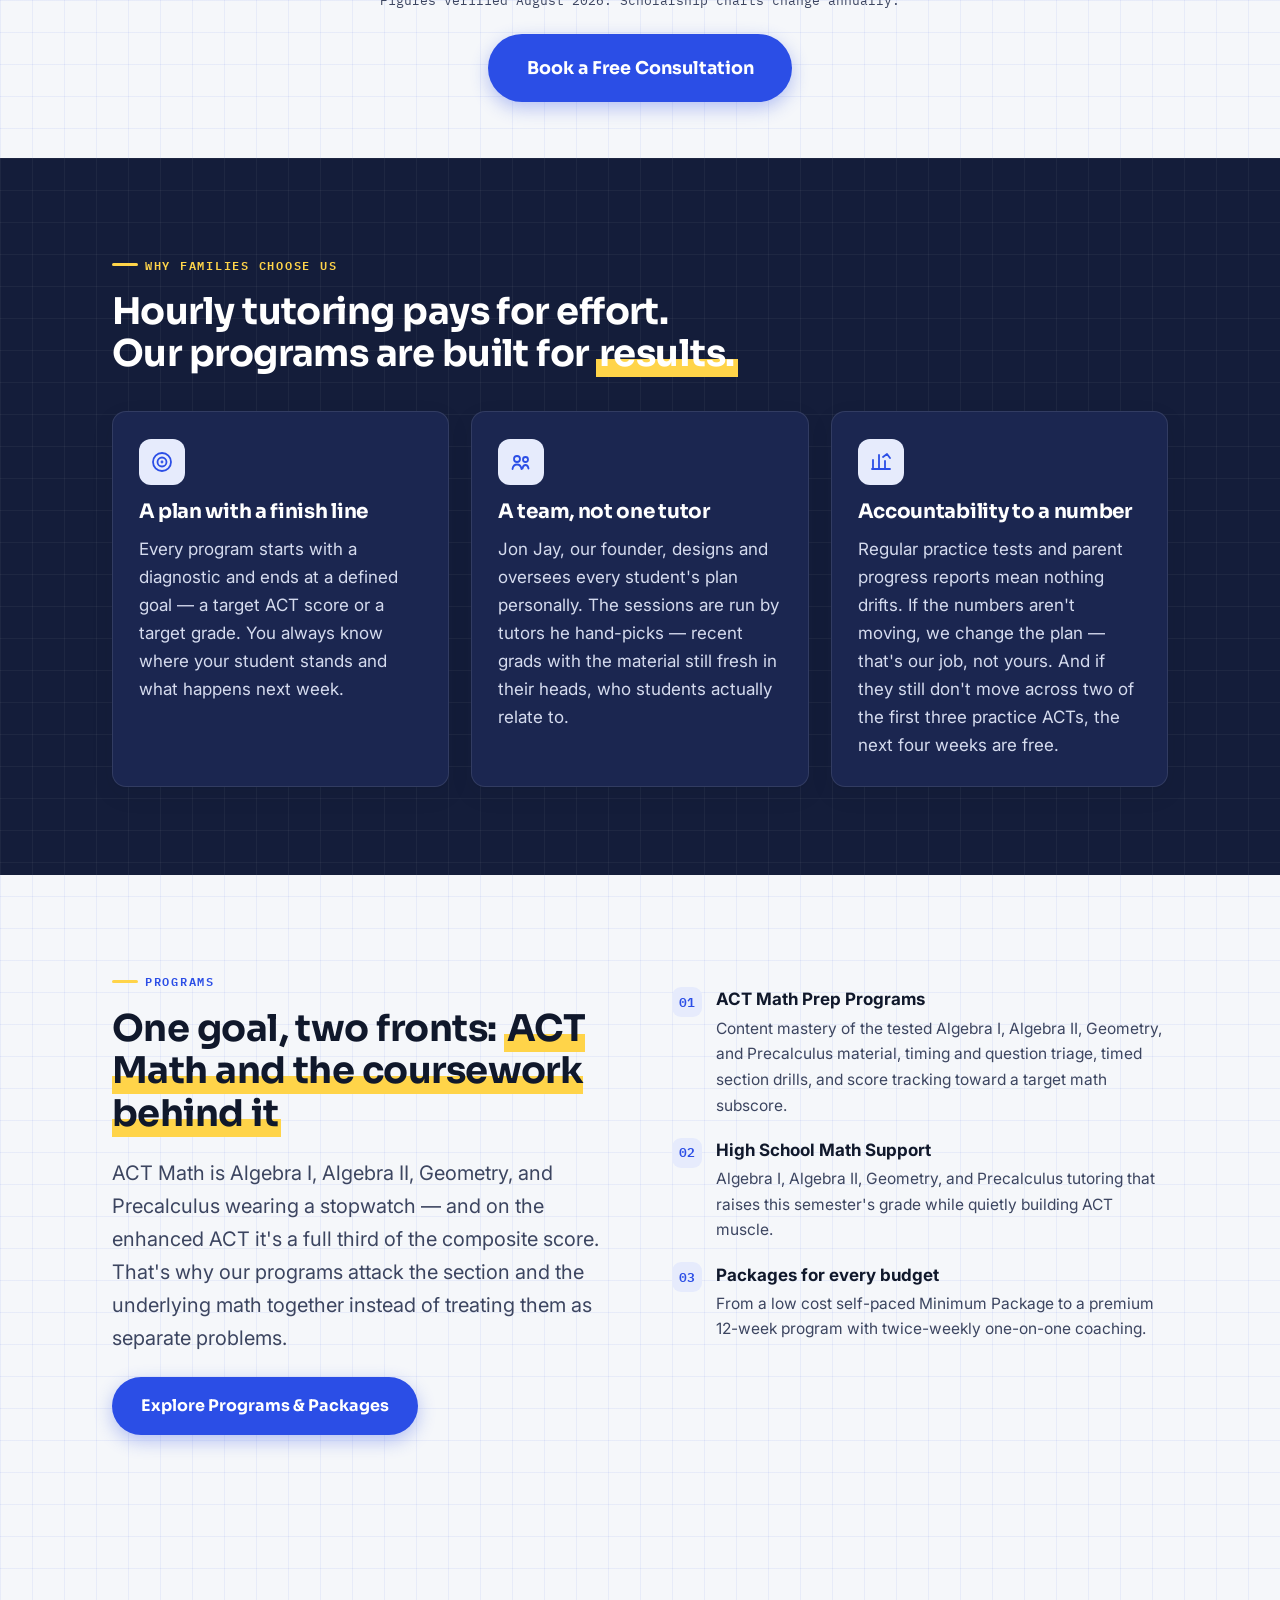
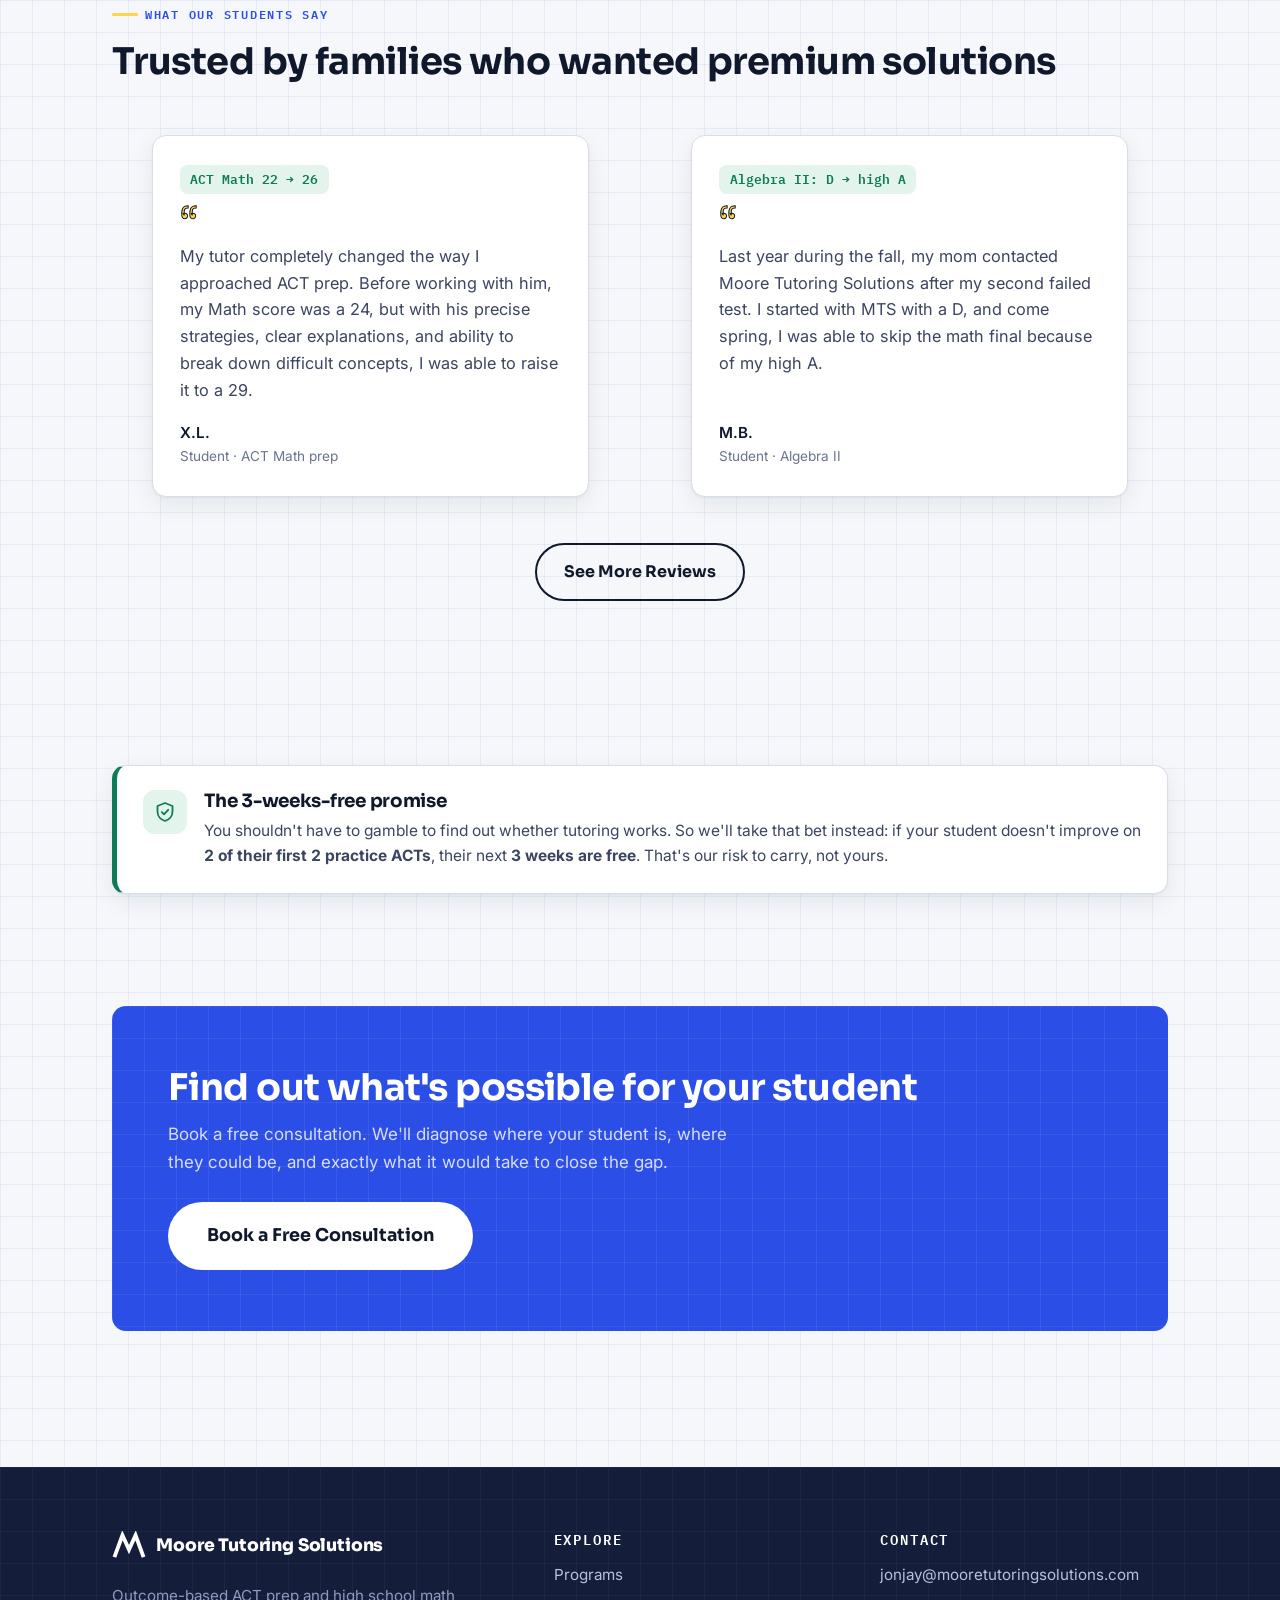
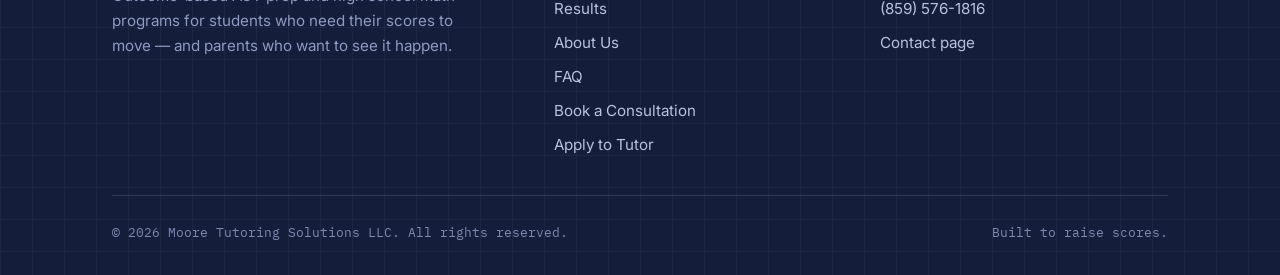
==== commit b5f773b6: "Add crawlable favicon (M mark) for Google results; rename reviews button Co-Authored-By: Claude Opus" ====
--- a/index.html
+++ b/index.html
@@ -10,7 +10,10 @@
   <link rel="stylesheet" href="css/styles.css">
   <!-- Calendly scheduler - powers every Book a Consultation button -->
   <link rel="stylesheet" href="https://assets.calendly.com/assets/external/widget.css">
-  <link rel="icon" href="data:image/svg+xml,%3Csvg xmlns='http://www.w3.org/2000/svg' viewBox='0 0 44 44'%3E%3Crect width='44' height='44' rx='8' fill='%232b4ee6'/%3E%3Cpath d='M8 32 15.5 12 22 26 28.5 12 36 32' fill='none' stroke='%23fff' stroke-width='4' stroke-linejoin='miter' stroke-linecap='square'/%3E%3C/svg%3E">
+  <link rel="icon" href="/favicon.ico" sizes="48x48">
+  <link rel="icon" href="/favicon.svg" type="image/svg+xml">
+  <link rel="icon" href="/favicon-192.png" type="image/png" sizes="192x192">
+  <link rel="apple-touch-icon" href="/apple-touch-icon.png">
 </head>
 <body>
   <a class="skip-link" href="#main">Skip to main content</a>
@@ -199,7 +202,7 @@
             <figcaption>M.B. <span>Student · Algebra II</span></figcaption>
           </figure>
         </div>
-        <p class="center" style="margin-top:1.8rem"><a class="btn btn--ghost" href="results.html">Read All Five Reviews</a></p>
+        <p class="center" style="margin-top:1.8rem"><a class="btn btn--ghost" href="results.html">See More Reviews</a></p>
       </div>
     </section>
 
